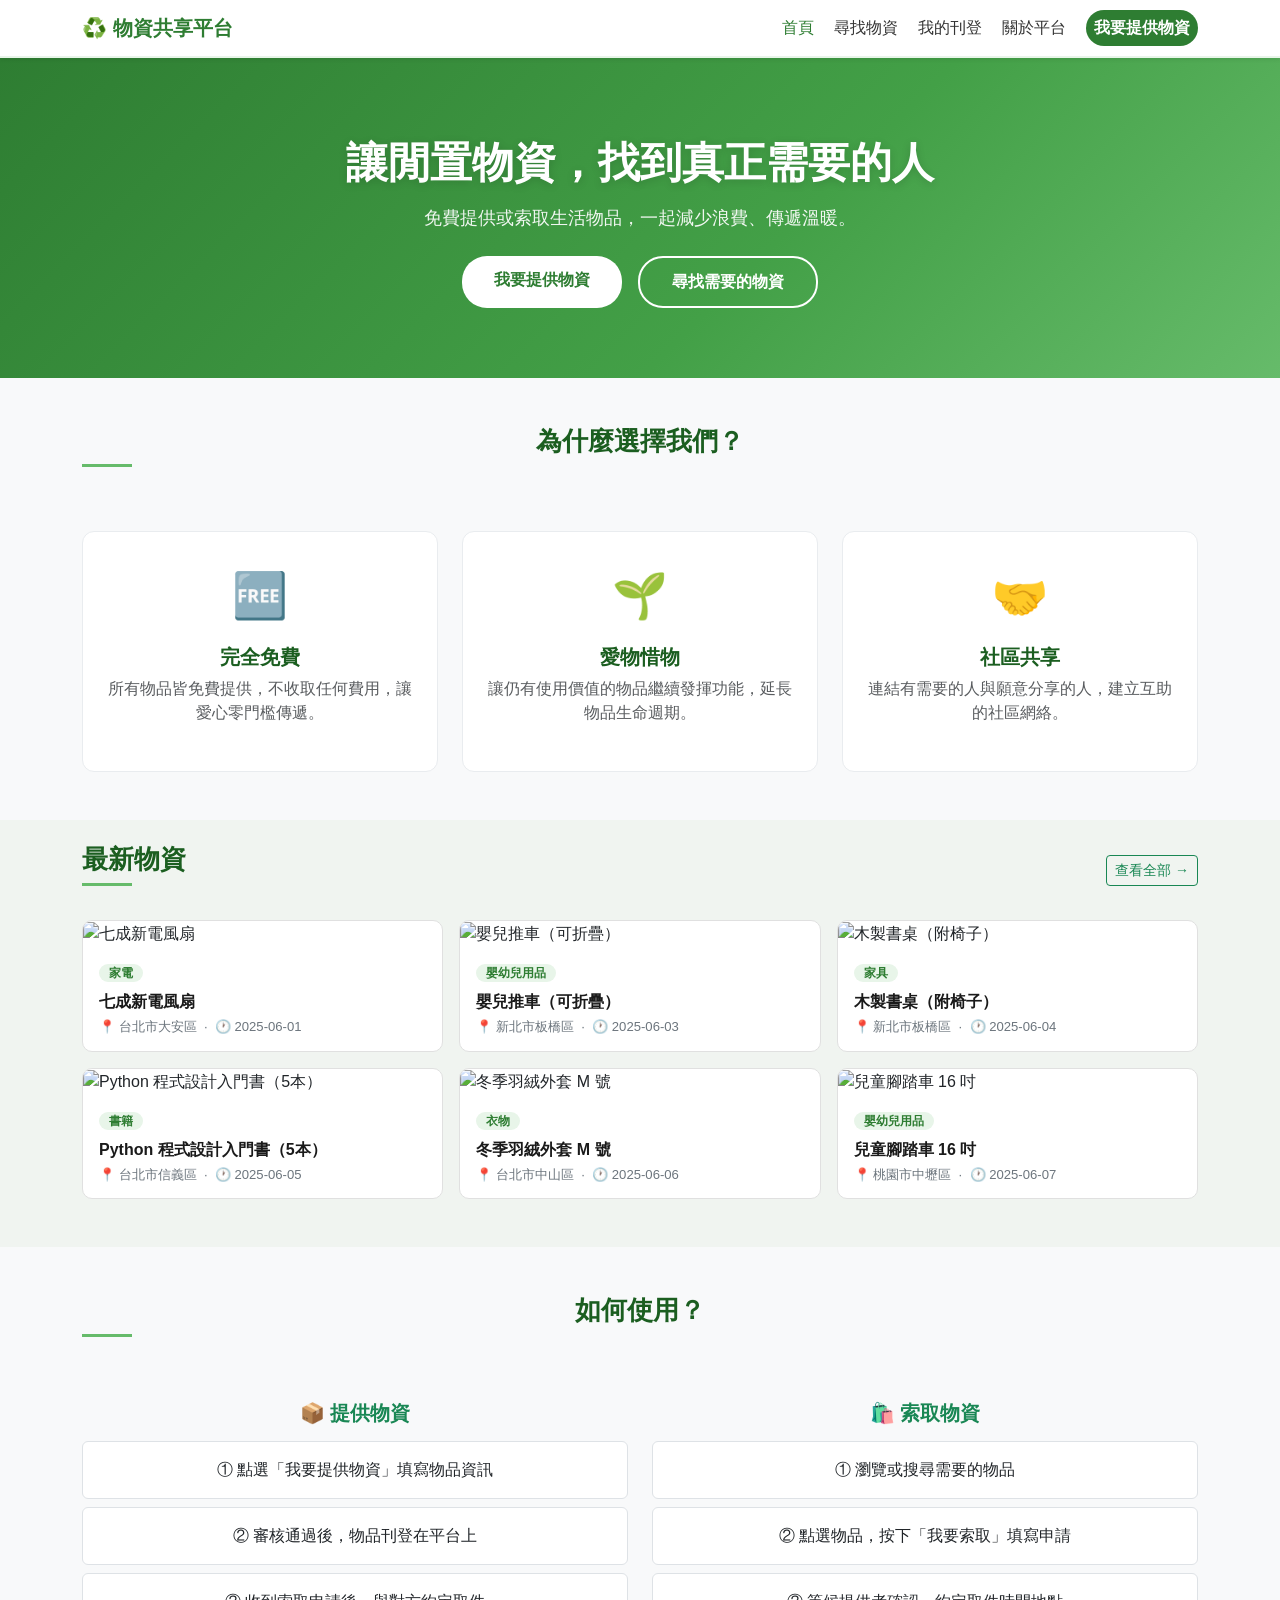
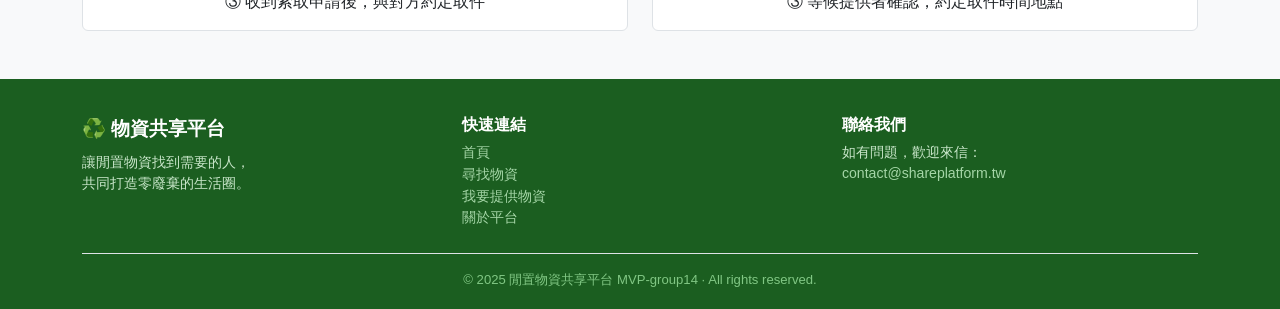
==== index.html @ 9573a16f "建立網站" ====
<!DOCTYPE html>
<html lang="zh-TW">
<head>
  <meta charset="UTF-8" />
  <meta name="viewport" content="width=device-width, initial-scale=1.0" />
  <title>首頁 — 閒置物資共享平台</title>
  <link rel="stylesheet" href="https://cdn.jsdelivr.net/npm/bootstrap@5.3.0/dist/css/bootstrap.min.css" />
  <link rel="stylesheet" href="css/style.css" />
</head>
<body>

  <!-- 導覽列 -->
  <nav class="navbar navbar-expand-lg sticky-top shadow-sm">
    <div class="container">
      <a class="navbar-brand" href="index.html">♻️ 物資共享平台</a>
      <button class="navbar-toggler" type="button" data-bs-toggle="collapse" data-bs-target="#navbarMain">
        <span class="navbar-toggler-icon"></span>
      </button>
      <div class="collapse navbar-collapse" id="navbarMain">
        <ul class="navbar-nav ms-auto align-items-lg-center gap-lg-1">
          <li class="nav-item"><a class="nav-link" href="index.html">首頁</a></li>
          <li class="nav-item"><a class="nav-link" href="browse.html">尋找物資</a></li>
          <li class="nav-item"><a class="nav-link" href="my-listings.html">我的刊登</a></li>
          <li class="nav-item"><a class="nav-link" href="about.html">關於平台</a></li>
          <li class="nav-item ms-lg-2">
            <a class="nav-link btn-navbar-cta" href="donate.html">我要提供物資</a>
          </li>
        </ul>
      </div>
    </div>
  </nav>

  <!-- Hero 區塊 -->
  <section class="hero-section">
    <div class="container text-center">
      <h1>讓閒置物資，找到真正需要的人</h1>
      <p class="mt-3 mb-4">免費提供或索取生活物品，一起減少浪費、傳遞溫暖。</p>
      <div class="d-flex justify-content-center gap-3 flex-wrap">
        <a href="donate.html" class="btn-hero-primary btn">我要提供物資</a>
        <a href="browse.html" class="btn-hero-outline btn">尋找需要的物資</a>
      </div>
    </div>
  </section>

  <!-- 平台特色 -->
  <section class="py-5">
    <div class="container">
      <h2 class="section-title text-center" style="text-align:center !important;">為什麼選擇我們？</h2>
      <div class="row g-4 mt-1">
        <div class="col-md-4">
          <div class="feature-card">
            <span class="feature-icon">🆓</span>
            <h5>完全免費</h5>
            <p class="text-muted">所有物品皆免費提供，不收取任何費用，讓愛心零門檻傳遞。</p>
          </div>
        </div>
        <div class="col-md-4">
          <div class="feature-card">
            <span class="feature-icon">🌱</span>
            <h5>愛物惜物</h5>
            <p class="text-muted">讓仍有使用價值的物品繼續發揮功能，延長物品生命週期。</p>
          </div>
        </div>
        <div class="col-md-4">
          <div class="feature-card">
            <span class="feature-icon">🤝</span>
            <h5>社區共享</h5>
            <p class="text-muted">連結有需要的人與願意分享的人，建立互助的社區網絡。</p>
          </div>
        </div>
      </div>
    </div>
  </section>

  <!-- 最新物資 -->
  <section class="py-4 pb-5" style="background-color:#f0f4f0;">
    <div class="container">
      <div class="d-flex justify-content-between align-items-center mb-4">
        <h2 class="section-title mb-0">最新物資</h2>
        <a href="browse.html" class="btn btn-outline-success btn-sm">查看全部 →</a>
      </div>
      <div class="row g-3" id="latest-items-container">
        <!-- 動態載入 -->
        <div class="col-12 text-center py-4 text-muted">載入中...</div>
      </div>
    </div>
  </section>

  <!-- 使用步驟 -->
  <section class="py-5">
    <div class="container">
      <h2 class="section-title text-center" style="text-align:center !important;">如何使用？</h2>
      <div class="row g-4 mt-2 text-center">
        <div class="col-md-6">
          <h5 class="text-success fw-bold mb-3">📦 提供物資</h5>
          <div class="d-flex flex-column gap-2">
            <div class="p-3 bg-white rounded border">① 點選「我要提供物資」填寫物品資訊</div>
            <div class="p-3 bg-white rounded border">② 審核通過後，物品刊登在平台上</div>
            <div class="p-3 bg-white rounded border">③ 收到索取申請後，與對方約定取件</div>
          </div>
        </div>
        <div class="col-md-6">
          <h5 class="text-success fw-bold mb-3">🛍️ 索取物資</h5>
          <div class="d-flex flex-column gap-2">
            <div class="p-3 bg-white rounded border">① 瀏覽或搜尋需要的物品</div>
            <div class="p-3 bg-white rounded border">② 點選物品，按下「我要索取」填寫申請</div>
            <div class="p-3 bg-white rounded border">③ 等候提供者確認，約定取件時間地點</div>
          </div>
        </div>
      </div>
    </div>
  </section>

  <!-- 頁尾 -->
  <footer>
    <div class="container">
      <div class="row">
        <div class="col-md-4 mb-3">
          <div class="footer-brand">♻️ 物資共享平台</div>
          <p class="mt-2" style="font-size:0.88rem;">讓閒置物資找到需要的人，<br>共同打造零廢棄的生活圈。</p>
        </div>
        <div class="col-md-4 mb-3">
          <h6 class="text-white fw-bold mb-2">快速連結</h6>
          <ul class="list-unstyled mb-0" style="font-size:0.9rem;">
            <li><a href="index.html">首頁</a></li>
            <li><a href="browse.html">尋找物資</a></li>
            <li><a href="donate.html">我要提供物資</a></li>
            <li><a href="about.html">關於平台</a></li>
          </ul>
        </div>
        <div class="col-md-4 mb-3">
          <h6 class="text-white fw-bold mb-2">聯絡我們</h6>
          <p style="font-size:0.88rem;">如有問題，歡迎來信：<br>
            <a href="mailto:contact@shareplatform.tw">contact@shareplatform.tw</a>
          </p>
        </div>
      </div>
      <div class="footer-copy text-center border-top pt-3 mt-2">
        © 2025 閒置物資共享平台 MVP-group14 · All rights reserved.
      </div>
    </div>
  </footer>

  <script src="https://cdn.jsdelivr.net/npm/bootstrap@5.3.0/dist/js/bootstrap.bundle.min.js"></script>
  <script src="js/main.js"></script>
  <script>
    // 首頁：載入最新物資（前 6 筆）
    fetch('data/items.json')
      .then(res => res.json())
      .then(items => {
        const container = document.getElementById('latest-items-container');
        const latest = items.filter(i => i.status === 'available').slice(0, 6);
        if (latest.length === 0) {
          container.innerHTML = '<div class="col-12 text-center text-muted">目前沒有可用物資</div>';
          return;
        }
        container.innerHTML = latest.map(item => `
          <div class="col-sm-6 col-md-4">
            <a href="item-detail.html?id=${item.id}" class="item-card">
              <img src="${item.image}" alt="${item.title}" loading="lazy" />
              <div class="card-body">
                <span class="item-category-badge">${item.category}</span>
                <h3 class="card-title mt-2">${item.title}</h3>
                <div class="item-meta">📍 ${item.location} &nbsp;·&nbsp; 🕐 ${item.date}</div>
              </div>
            </a>
          </div>
        `).join('');
      })
      .catch(() => {
        document.getElementById('latest-items-container').innerHTML =
          '<div class="col-12 text-center text-danger">無法載入物資資料</div>';
      });
  </script>
</body>
</html>
---- css/style.css ----
/* ============================
   閒置物資共享平台 — 自訂樣式
   ============================ */

:root {
  --brand-primary: #2e7d32;
  --brand-primary-dark: #1b5e20;
  --brand-accent: #66bb6a;
  --brand-light: #e8f5e9;
  --text-muted-custom: #6c757d;
}

/* --- 全域 --- */
body {
  font-family: "Noto Sans TC", "Microsoft JhengHei", sans-serif;
  background-color: #f8f9fa;
  color: #212529;
}

/* --- 導覽列 --- */
.navbar-brand {
  font-weight: 700;
  font-size: 1.25rem;
  color: var(--brand-primary) !important;
}

.navbar {
  border-bottom: 2px solid var(--brand-light);
  background-color: #ffffff !important;
}

.navbar .nav-link {
  color: #333 !important;
  font-weight: 500;
  transition: color 0.2s;
}

.navbar .nav-link:hover,
.navbar .nav-link.active {
  color: var(--brand-primary) !important;
}

.navbar .btn-navbar-cta {
  background-color: var(--brand-primary);
  color: #fff !important;
  border-radius: 20px;
  padding: 6px 18px;
  font-weight: 600;
}

.navbar .btn-navbar-cta:hover {
  background-color: var(--brand-primary-dark);
}

/* --- Hero 區塊 --- */
.hero-section {
  background: linear-gradient(135deg, var(--brand-primary) 0%, #43a047 60%, var(--brand-accent) 100%);
  color: #fff;
  padding: 80px 0 70px;
}

.hero-section h1 {
  font-size: 2.6rem;
  font-weight: 800;
  text-shadow: 0 2px 8px rgba(0,0,0,0.15);
}

.hero-section p {
  font-size: 1.15rem;
  opacity: 0.92;
}

.hero-section .btn-hero-primary {
  background-color: #fff;
  color: var(--brand-primary);
  font-weight: 700;
  border-radius: 25px;
  padding: 12px 32px;
  font-size: 1rem;
  border: none;
  transition: background-color 0.2s, color 0.2s;
}

.hero-section .btn-hero-primary:hover {
  background-color: var(--brand-light);
}

.hero-section .btn-hero-outline {
  background-color: transparent;
  color: #fff;
  border: 2px solid #fff;
  font-weight: 700;
  border-radius: 25px;
  padding: 12px 32px;
  font-size: 1rem;
  transition: background-color 0.2s;
}

.hero-section .btn-hero-outline:hover {
  background-color: rgba(255,255,255,0.15);
}

/* --- 區塊標題 --- */
.section-title {
  font-size: 1.6rem;
  font-weight: 700;
  color: var(--brand-primary-dark);
  position: relative;
  padding-bottom: 10px;
  margin-bottom: 30px;
}

.section-title::after {
  content: "";
  display: block;
  width: 50px;
  height: 3px;
  background-color: var(--brand-accent);
  margin-top: 8px;
}

/* --- 物品卡片 --- */
.item-card {
  border: 1px solid #e0e0e0;
  border-radius: 10px;
  overflow: hidden;
  transition: box-shadow 0.2s, transform 0.2s;
  background-color: #fff;
  text-decoration: none;
  color: inherit;
  display: block;
  height: 100%;
}

.item-card:hover {
  box-shadow: 0 6px 20px rgba(0,0,0,0.12);
  transform: translateY(-3px);
  color: inherit;
}

.item-card img {
  width: 100%;
  height: 200px;
  object-fit: cover;
}

.item-card .card-body {
  padding: 14px 16px;
}

.item-card .card-title {
  font-size: 1rem;
  font-weight: 700;
  margin-bottom: 6px;
  color: #1a1a1a;
}

.item-card .item-meta {
  font-size: 0.82rem;
  color: var(--text-muted-custom);
}

.item-card .item-category-badge {
  font-size: 0.75rem;
  background-color: var(--brand-light);
  color: var(--brand-primary);
  border-radius: 10px;
  padding: 2px 10px;
  font-weight: 600;
}

/* --- 特色卡片 --- */
.feature-card {
  background-color: #fff;
  border-radius: 12px;
  padding: 30px 24px;
  text-align: center;
  border: 1px solid #e9ecef;
  transition: box-shadow 0.2s;
  height: 100%;
}

.feature-card:hover {
  box-shadow: 0 4px 16px rgba(0,0,0,0.08);
}

.feature-card .feature-icon {
  font-size: 2.8rem;
  margin-bottom: 16px;
  display: block;
}

.feature-card h5 {
  font-weight: 700;
  color: var(--brand-primary-dark);
}

/* --- 頁尾 --- */
footer {
  background-color: #1b5e20;
  color: #c8e6c9;
  padding: 36px 0 20px;
}

footer a {
  color: #a5d6a7;
  text-decoration: none;
}

footer a:hover {
  color: #fff;
}

footer .footer-brand {
  font-size: 1.2rem;
  font-weight: 700;
  color: #fff;
}

footer .footer-copy {
  font-size: 0.82rem;
  color: #81c784;
  margin-top: 16px;
}

/* --- 表單頁面 --- */
.form-page-header {
  background-color: var(--brand-light);
  border-left: 4px solid var(--brand-primary);
  padding: 16px 20px;
  border-radius: 0 8px 8px 0;
  margin-bottom: 28px;
}

.form-page-header h2 {
  margin: 0;
  font-size: 1.4rem;
  font-weight: 700;
  color: var(--brand-primary-dark);
}

.form-page-header p {
  margin: 4px 0 0;
  color: #555;
  font-size: 0.9rem;
}

/* --- 狀態 Badge --- */
.badge-available {
  background-color: #d4edda;
  color: #155724;
  border-radius: 10px;
  padding: 4px 12px;
  font-size: 0.82rem;
  font-weight: 600;
}

.badge-claimed {
  background-color: #e2e3e5;
  color: #6c757d;
  border-radius: 10px;
  padding: 4px 12px;
  font-size: 0.82rem;
  font-weight: 600;
}

/* --- 物品詳情頁 --- */
.item-detail-img {
  width: 100%;
  border-radius: 10px;
  border: 1px solid #e0e0e0;
}

.item-detail-meta-table td {
  padding: 8px 12px;
  border-bottom: 1px solid #f0f0f0;
}

.item-detail-meta-table td:first-child {
  font-weight: 600;
  color: var(--text-muted-custom);
  white-space: nowrap;
  width: 110px;
}

/* --- 搜尋區塊 --- */
.search-bar-section {
  background-color: #fff;
  padding: 24px;
  border-radius: 10px;
  border: 1px solid #e9ecef;
  margin-bottom: 28px;
}

/* --- 空狀態 --- */
.empty-state {
  text-align: center;
  padding: 60px 20px;
  color: var(--text-muted-custom);
}

.empty-state .empty-icon {
  font-size: 3rem;
  margin-bottom: 16px;
}

/* --- 頁面內容容器 --- */
.page-content {
  min-height: calc(100vh - 56px - 160px);
  padding: 40px 0;
}

/* --- 響應式調整 --- */
@media (max-width: 767px) {
  .hero-section h1 {
    font-size: 1.8rem;
  }

  .hero-section {
    padding: 50px 0 40px;
  }
}
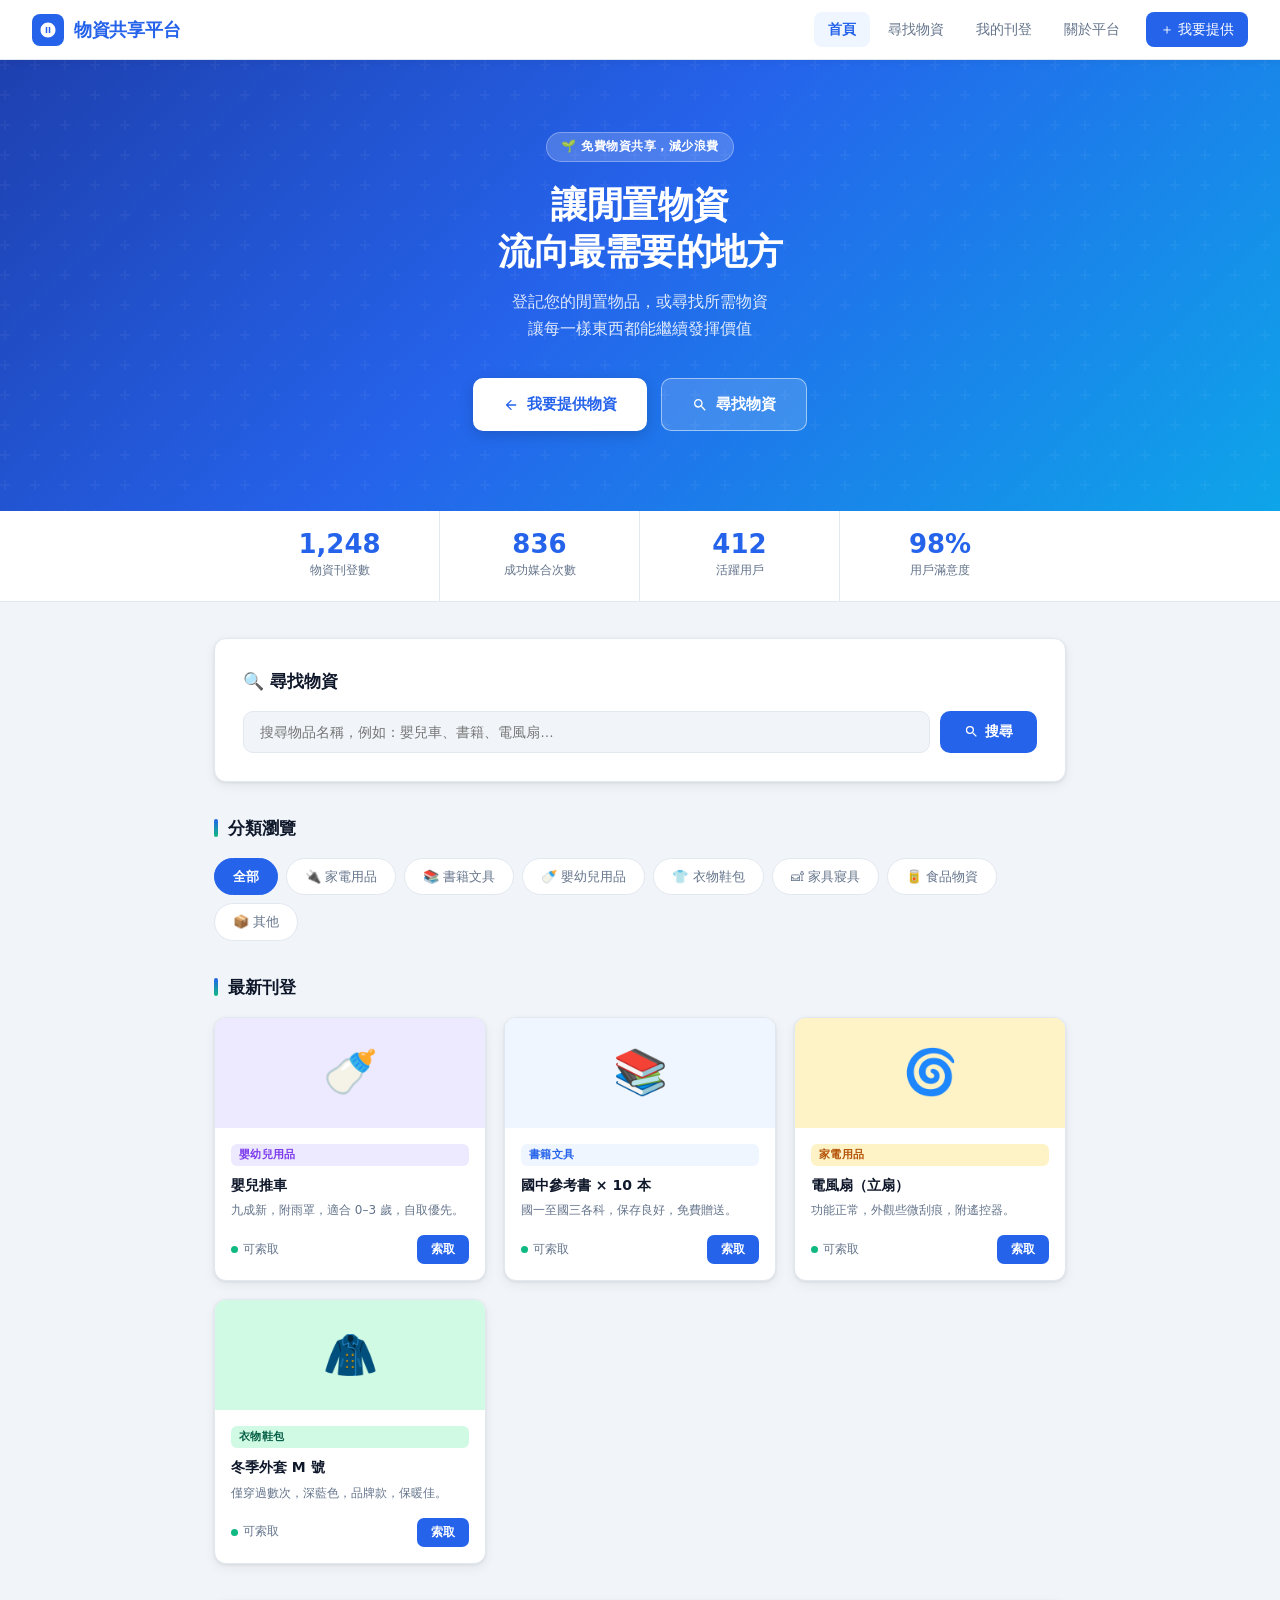
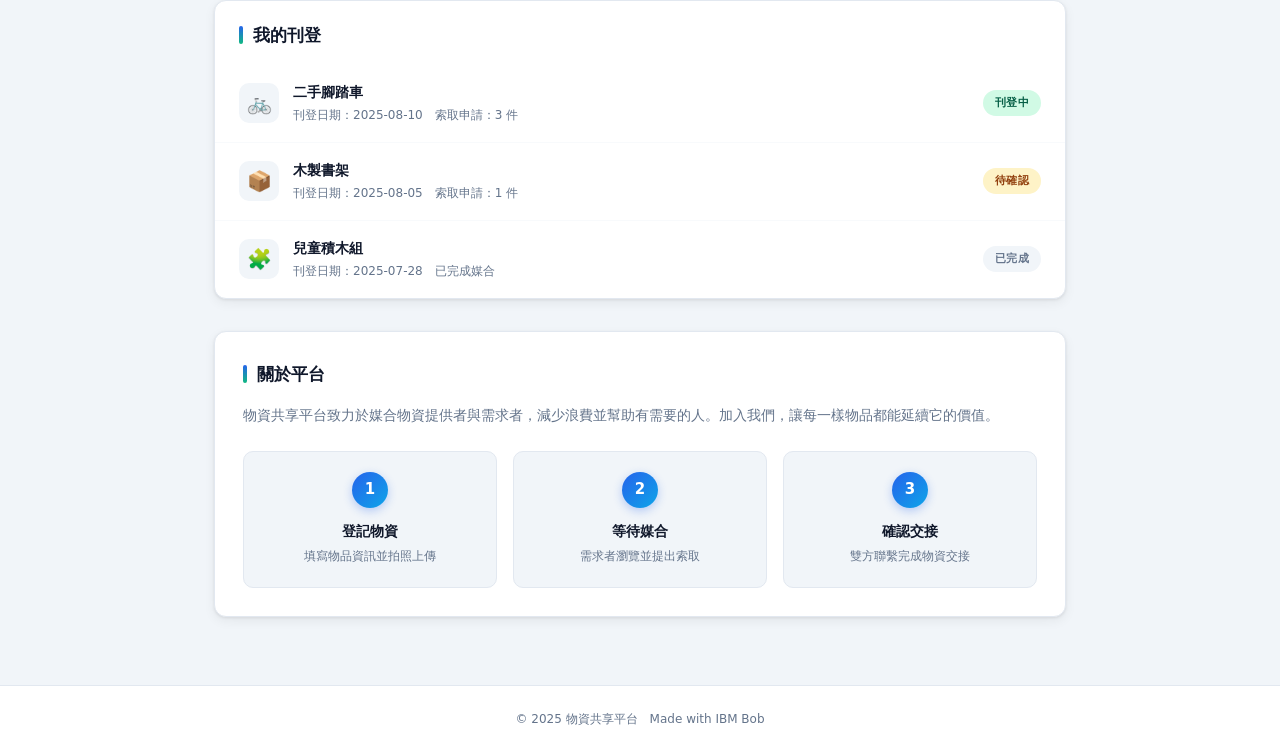
==== commit 56164c9c: "feat: redesign homepage with enhanced visual design" ====
--- a/index.html
+++ b/index.html
@@ -1,176 +1,628 @@
 <!DOCTYPE html>
 <html lang="zh-TW">
 <head>
-  <meta charset="UTF-8" />
-  <meta name="viewport" content="width=device-width, initial-scale=1.0" />
-  <title>首頁 — 閒置物資共享平台</title>
-  <link rel="stylesheet" href="https://cdn.jsdelivr.net/npm/bootstrap@5.3.0/dist/css/bootstrap.min.css" />
-  <link rel="stylesheet" href="css/style.css" />
+<meta charset="UTF-8">
+<meta name="viewport" content="width=device-width, initial-scale=1.0">
+<title>物資共享平台</title>
+<style>
+  :root {
+    --primary: #2563eb;
+    --primary-light: #eff6ff;
+    --primary-dark: #1d4ed8;
+    --accent: #10b981;
+    --accent-light: #d1fae5;
+    --purple: #7c3aed;
+    --purple-light: #ede9fe;
+    --orange: #f59e0b;
+    --orange-light: #fef3c7;
+    --bg: #f1f5f9;
+    --surface: #ffffff;
+    --border: #e2e8f0;
+    --text: #0f172a;
+    --muted: #64748b;
+    --radius: 12px;
+    --shadow: 0 1px 3px rgba(0,0,0,.08), 0 4px 12px rgba(0,0,0,.06);
+    --shadow-hover: 0 4px 16px rgba(37,99,235,.18);
+  }
+  * { box-sizing: border-box; margin: 0; padding: 0; }
+  body {
+    font-family: -apple-system, "Segoe UI", "Noto Sans TC", system-ui, sans-serif;
+    font-size: 15px;
+    line-height: 1.65;
+    background: var(--bg);
+    color: var(--text);
+  }
+
+  /* ── Header ── */
+  header {
+    background: var(--surface);
+    border-bottom: 1px solid var(--border);
+    padding: 0 32px;
+    display: flex;
+    align-items: center;
+    justify-content: space-between;
+    height: 60px;
+    position: sticky;
+    top: 0;
+    z-index: 200;
+    box-shadow: 0 1px 8px rgba(0,0,0,.06);
+  }
+  .logo {
+    display: flex;
+    align-items: center;
+    gap: 10px;
+    font-size: 18px;
+    font-weight: 800;
+    color: var(--primary);
+    letter-spacing: -0.3px;
+  }
+  .logo-icon {
+    width: 32px; height: 32px;
+    background: var(--primary);
+    border-radius: 8px;
+    display: flex; align-items: center; justify-content: center;
+  }
+  .logo-icon svg { width: 18px; height: 18px; fill: #fff; }
+  nav { display: flex; align-items: center; gap: 4px; }
+  nav a {
+    text-decoration: none;
+    color: var(--muted);
+    padding: 6px 14px;
+    border-radius: 8px;
+    font-size: 14px;
+    font-weight: 500;
+    transition: background .15s, color .15s;
+  }
+  nav a:hover { background: var(--primary-light); color: var(--primary); }
+  nav a.active { background: var(--primary-light); color: var(--primary); font-weight: 700; }
+  .nav-donate {
+    background: var(--primary) !important;
+    color: #fff !important;
+    margin-left: 8px;
+  }
+  .nav-donate:hover { background: var(--primary-dark) !important; }
+
+  /* ── Hero ── */
+  .hero {
+    background: linear-gradient(135deg, #1e40af 0%, #2563eb 45%, #0ea5e9 100%);
+    padding: 72px 24px 80px;
+    text-align: center;
+    position: relative;
+    overflow: hidden;
+  }
+  .hero::before {
+    content: '';
+    position: absolute;
+    inset: 0;
+    background: url("data:image/svg+xml,%3Csvg width='60' height='60' viewBox='0 0 60 60' xmlns='http://www.w3.org/2000/svg'%3E%3Cg fill='none' fill-rule='evenodd'%3E%3Cg fill='%23ffffff' fill-opacity='0.04'%3E%3Cpath d='M36 34v-4h-2v4h-4v2h4v4h2v-4h4v-2h-4zm0-30V0h-2v4h-4v2h4v4h2V6h4V4h-4zM6 34v-4H4v4H0v2h4v4h2v-4h4v-2H6zM6 4V0H4v4H0v2h4v4h2V6h4V4H6z'/%3E%3C/g%3E%3C/g%3E%3C/svg%3E");
+  }
+  .hero-badge {
+    display: inline-flex;
+    align-items: center;
+    gap: 6px;
+    background: rgba(255,255,255,.18);
+    border: 1px solid rgba(255,255,255,.3);
+    color: #fff;
+    font-size: 12px;
+    font-weight: 600;
+    padding: 4px 14px;
+    border-radius: 20px;
+    margin-bottom: 20px;
+    letter-spacing: 0.5px;
+  }
+  .hero h1 {
+    font-size: 36px;
+    font-weight: 800;
+    color: #fff;
+    margin-bottom: 14px;
+    letter-spacing: -0.5px;
+    line-height: 1.3;
+  }
+  .hero p { color: rgba(255,255,255,.85); font-size: 16px; margin-bottom: 36px; }
+  .hero-actions { display: flex; gap: 14px; justify-content: center; flex-wrap: wrap; }
+  .btn-primary {
+    background: #fff;
+    color: var(--primary);
+    border: none;
+    padding: 13px 30px;
+    border-radius: 10px;
+    font-size: 15px;
+    font-weight: 700;
+    cursor: pointer;
+    text-decoration: none;
+    display: inline-flex;
+    align-items: center;
+    gap: 8px;
+    box-shadow: 0 4px 14px rgba(0,0,0,.15);
+    transition: transform .15s, box-shadow .15s;
+  }
+  .btn-primary:hover { transform: translateY(-2px); box-shadow: 0 6px 20px rgba(0,0,0,.2); }
+  .btn-secondary {
+    background: rgba(255,255,255,.15);
+    color: #fff;
+    border: 1.5px solid rgba(255,255,255,.5);
+    padding: 13px 30px;
+    border-radius: 10px;
+    font-size: 15px;
+    font-weight: 700;
+    cursor: pointer;
+    text-decoration: none;
+    display: inline-flex;
+    align-items: center;
+    gap: 8px;
+    transition: background .15s;
+  }
+  .btn-secondary:hover { background: rgba(255,255,255,.25); }
+
+  /* ── Stats Bar ── */
+  .stats-bar {
+    background: var(--surface);
+    border-bottom: 1px solid var(--border);
+    padding: 0 24px;
+  }
+  .stats-inner {
+    max-width: 900px;
+    margin: 0 auto;
+    display: flex;
+    justify-content: center;
+    gap: 0;
+  }
+  .stat-item {
+    flex: 1;
+    max-width: 200px;
+    text-align: center;
+    padding: 20px 16px;
+    border-right: 1px solid var(--border);
+  }
+  .stat-item:last-child { border-right: none; }
+  .stat-number { font-size: 26px; font-weight: 800; color: var(--primary); line-height: 1; }
+  .stat-label { font-size: 12px; color: var(--muted); margin-top: 4px; }
+
+  /* ── Main ── */
+  .container { max-width: 900px; margin: 0 auto; padding: 36px 24px; }
+
+  /* ── Search ── */
+  .search-section {
+    background: var(--surface);
+    border: 1px solid var(--border);
+    border-radius: var(--radius);
+    padding: 28px;
+    margin-bottom: 32px;
+    box-shadow: var(--shadow);
+  }
+  .search-section h2 { font-size: 17px; font-weight: 700; margin-bottom: 16px; }
+  .search-bar { display: flex; gap: 10px; }
+  .search-bar input {
+    flex: 1;
+    border: 1.5px solid var(--border);
+    border-radius: 10px;
+    padding: 12px 16px;
+    font-size: 14px;
+    background: var(--bg);
+    outline: none;
+    color: var(--text);
+    transition: border-color .15s;
+  }
+  .search-bar input:focus { border-color: var(--primary); background: #fff; }
+  .search-bar button {
+    background: var(--primary);
+    color: #fff;
+    border: none;
+    padding: 12px 24px;
+    border-radius: 10px;
+    font-size: 14px;
+    font-weight: 700;
+    cursor: pointer;
+    display: flex;
+    align-items: center;
+    gap: 6px;
+    transition: background .15s;
+  }
+  .search-bar button:hover { background: var(--primary-dark); }
+
+  /* ── Section Title ── */
+  .section-title {
+    font-size: 17px;
+    font-weight: 800;
+    margin-bottom: 16px;
+    color: var(--text);
+    display: flex;
+    align-items: center;
+    gap: 10px;
+  }
+  .section-title::before {
+    content: '';
+    display: inline-block;
+    width: 4px; height: 18px;
+    background: linear-gradient(180deg, var(--primary), var(--accent));
+    border-radius: 3px;
+  }
+
+  /* ── Categories ── */
+  .categories { display: flex; flex-wrap: wrap; gap: 8px; margin-bottom: 32px; }
+  .category-tag {
+    background: var(--surface);
+    border: 1.5px solid var(--border);
+    border-radius: 24px;
+    padding: 7px 18px;
+    font-size: 13px;
+    font-weight: 500;
+    color: var(--muted);
+    cursor: pointer;
+    text-decoration: none;
+    transition: all .15s;
+  }
+  .category-tag:hover { border-color: var(--primary); color: var(--primary); background: var(--primary-light); }
+  .category-tag.active { background: var(--primary); border-color: var(--primary); color: #fff; font-weight: 700; }
+
+  /* ── Item Cards ── */
+  .items-grid {
+    display: grid;
+    grid-template-columns: repeat(auto-fill, minmax(200px, 1fr));
+    gap: 18px;
+    margin-bottom: 36px;
+  }
+  .item-card {
+    background: var(--surface);
+    border: 1.5px solid var(--border);
+    border-radius: var(--radius);
+    overflow: hidden;
+    cursor: pointer;
+    box-shadow: var(--shadow);
+    transition: transform .18s, box-shadow .18s, border-color .18s;
+    display: flex;
+    flex-direction: column;
+  }
+  .item-card:hover {
+    transform: translateY(-4px);
+    box-shadow: var(--shadow-hover);
+    border-color: var(--primary);
+  }
+  .item-thumb {
+    height: 110px;
+    display: flex;
+    align-items: center;
+    justify-content: center;
+    font-size: 44px;
+  }
+  .item-thumb.purple { background: var(--purple-light); }
+  .item-thumb.blue   { background: var(--primary-light); }
+  .item-thumb.orange { background: var(--orange-light); }
+  .item-thumb.green  { background: var(--accent-light); }
+  .item-body { padding: 16px; flex: 1; display: flex; flex-direction: column; }
+  .item-category {
+    font-size: 11px;
+    font-weight: 700;
+    color: var(--purple);
+    background: var(--purple-light);
+    border-radius: 6px;
+    padding: 2px 8px;
+    display: inline-block;
+    margin-bottom: 10px;
+    letter-spacing: 0.3px;
+  }
+  .item-category.blue  { color: var(--primary); background: var(--primary-light); }
+  .item-category.orange{ color: #b45309; background: var(--orange-light); }
+  .item-category.green { color: #065f46; background: var(--accent-light); }
+  .item-card h3 { font-size: 14px; font-weight: 700; margin-bottom: 6px; line-height: 1.4; }
+  .item-card p  { font-size: 12px; color: var(--muted); margin-bottom: 14px; flex: 1; }
+  .item-footer  { display: flex; align-items: center; justify-content: space-between; font-size: 12px; color: var(--muted); }
+  .item-status  { display: inline-flex; align-items: center; gap: 5px; }
+  .dot { width: 7px; height: 7px; border-radius: 50%; background: var(--accent); }
+  .request-btn {
+    background: var(--primary);
+    color: #fff;
+    border: none;
+    padding: 6px 14px;
+    border-radius: 7px;
+    font-size: 12px;
+    font-weight: 700;
+    cursor: pointer;
+    transition: background .15s;
+  }
+  .request-btn:hover { background: var(--primary-dark); }
+
+  /* ── My Listings ── */
+  .my-listings {
+    background: var(--surface);
+    border: 1.5px solid var(--border);
+    border-radius: var(--radius);
+    overflow: hidden;
+    margin-bottom: 32px;
+    box-shadow: var(--shadow);
+  }
+  .my-listings-header {
+    padding: 20px 24px 0;
+  }
+  .listing-row {
+    display: flex;
+    align-items: center;
+    justify-content: space-between;
+    padding: 16px 24px;
+    border-bottom: 1px solid #f8fafc;
+    font-size: 14px;
+    transition: background .12s;
+  }
+  .listing-row:hover { background: #fafbfc; }
+  .listing-row:last-child { border-bottom: none; }
+  .listing-left { display: flex; align-items: center; gap: 14px; }
+  .listing-icon {
+    width: 40px; height: 40px;
+    border-radius: 10px;
+    display: flex; align-items: center; justify-content: center;
+    font-size: 20px;
+    background: var(--bg);
+    flex-shrink: 0;
+  }
+  .listing-name { font-weight: 700; font-size: 14px; }
+  .listing-meta { color: var(--muted); font-size: 12px; margin-top: 2px; }
+  .badge {
+    font-size: 11px;
+    padding: 4px 12px;
+    border-radius: 20px;
+    font-weight: 700;
+    letter-spacing: 0.3px;
+  }
+  .badge-green  { background: var(--accent-light); color: #065f46; }
+  .badge-yellow { background: var(--orange-light);  color: #92400e; }
+  .badge-gray   { background: #f1f5f9; color: var(--muted); }
+
+  /* ── About ── */
+  .about-section {
+    background: var(--surface);
+    border: 1.5px solid var(--border);
+    border-radius: var(--radius);
+    padding: 28px;
+    margin-bottom: 32px;
+    box-shadow: var(--shadow);
+  }
+  .about-desc { color: var(--muted); font-size: 14px; margin: 10px 0 24px; }
+  .about-steps { display: flex; gap: 16px; flex-wrap: wrap; }
+  .about-step {
+    flex: 1;
+    min-width: 150px;
+    background: var(--bg);
+    border-radius: 10px;
+    padding: 20px 16px;
+    text-align: center;
+    border: 1px solid var(--border);
+    transition: border-color .15s;
+  }
+  .about-step:hover { border-color: var(--primary); }
+  .step-number {
+    width: 36px; height: 36px;
+    border-radius: 50%;
+    background: linear-gradient(135deg, var(--primary), #0ea5e9);
+    color: #fff;
+    font-size: 15px;
+    font-weight: 800;
+    display: flex;
+    align-items: center;
+    justify-content: center;
+    margin: 0 auto 12px;
+    box-shadow: 0 3px 10px rgba(37,99,235,.3);
+  }
+  .about-step h4 { font-size: 14px; font-weight: 700; margin-bottom: 4px; }
+  .about-step p  { font-size: 12px; color: var(--muted); }
+
+  /* ── Footer ── */
+  footer {
+    text-align: center;
+    font-size: 12px;
+    color: var(--muted);
+    border-top: 1px solid var(--border);
+    padding: 24px;
+    background: var(--surface);
+  }
+</style>
 </head>
 <body>
 
-  <!-- 導覽列 -->
-  <nav class="navbar navbar-expand-lg sticky-top shadow-sm">
-    <div class="container">
-      <a class="navbar-brand" href="index.html">♻️ 物資共享平台</a>
-      <button class="navbar-toggler" type="button" data-bs-toggle="collapse" data-bs-target="#navbarMain">
-        <span class="navbar-toggler-icon"></span>
+<!-- Header -->
+<header>
+  <div class="logo">
+    <div class="logo-icon">
+      <svg viewBox="0 0 24 24"><path d="M12 2C6.48 2 2 6.48 2 12s4.48 10 10 10 10-4.48 10-10S17.52 2 12 2zm-1 14H9V8h2v8zm4 0h-2V8h2v8z"/></svg>
+    </div>
+    物資共享平台
+  </div>
+  <nav>
+    <a href="#" class="active">首頁</a>
+    <a href="#search">尋找物資</a>
+    <a href="#my-listings">我的刊登</a>
+    <a href="#about">關於平台</a>
+    <a href="#" class="nav-donate">＋ 我要提供</a>
+  </nav>
+</header>
+
+<!-- Hero -->
+<div class="hero">
+  <div class="hero-badge">🌱 免費物資共享，減少浪費</div>
+  <h1>讓閒置物資<br>流向最需要的地方</h1>
+  <p>登記您的閒置物品，或尋找所需物資<br>讓每一樣東西都能繼續發揮價值</p>
+  <div class="hero-actions">
+    <a href="#" class="btn-primary">
+      <svg width="16" height="16" viewBox="0 0 24 24" fill="currentColor"><path d="M19 11H7.83l4.88-4.88c.39-.39.39-1.03 0-1.42-.39-.39-1.02-.39-1.41 0l-6.59 6.59c-.39.39-.39 1.02 0 1.41l6.59 6.59c.39.39 1.02.39 1.41 0 .39-.39.39-1.02 0-1.41L7.83 13H19c.55 0 1-.45 1-1s-.45-1-1-1z"/></svg>
+      我要提供物資
+    </a>
+    <a href="#search" class="btn-secondary">
+      <svg width="16" height="16" viewBox="0 0 24 24" fill="currentColor"><path d="M15.5 14h-.79l-.28-.27A6.471 6.471 0 0 0 16 9.5 6.5 6.5 0 1 0 9.5 16c1.61 0 3.09-.59 4.23-1.57l.27.28v.79l5 4.99L20.49 19l-4.99-5zm-6 0C7.01 14 5 11.99 5 9.5S7.01 5 9.5 5 14 7.01 14 9.5 11.99 14 9.5 14z"/></svg>
+      尋找物資
+    </a>
+  </div>
+</div>
+
+<!-- Stats Bar -->
+<div class="stats-bar">
+  <div class="stats-inner">
+    <div class="stat-item">
+      <div class="stat-number">1,248</div>
+      <div class="stat-label">物資刊登數</div>
+    </div>
+    <div class="stat-item">
+      <div class="stat-number">836</div>
+      <div class="stat-label">成功媒合次數</div>
+    </div>
+    <div class="stat-item">
+      <div class="stat-number">412</div>
+      <div class="stat-label">活躍用戶</div>
+    </div>
+    <div class="stat-item">
+      <div class="stat-number">98%</div>
+      <div class="stat-label">用戶滿意度</div>
+    </div>
+  </div>
+</div>
+
+<!-- Main -->
+<div class="container">
+
+  <!-- 搜尋 -->
+  <div class="search-section" id="search">
+    <h2>🔍 尋找物資</h2>
+    <div class="search-bar">
+      <input type="text" placeholder="搜尋物品名稱，例如：嬰兒車、書籍、電風扇…" />
+      <button>
+        <svg width="15" height="15" viewBox="0 0 24 24" fill="currentColor"><path d="M15.5 14h-.79l-.28-.27A6.471 6.471 0 0 0 16 9.5 6.5 6.5 0 1 0 9.5 16c1.61 0 3.09-.59 4.23-1.57l.27.28v.79l5 4.99L20.49 19l-4.99-5zm-6 0C7.01 14 5 11.99 5 9.5S7.01 5 9.5 5 14 7.01 14 9.5 11.99 14 9.5 14z"/></svg>
+        搜尋
       </button>
-      <div class="collapse navbar-collapse" id="navbarMain">
-        <ul class="navbar-nav ms-auto align-items-lg-center gap-lg-1">
-          <li class="nav-item"><a class="nav-link" href="index.html">首頁</a></li>
-          <li class="nav-item"><a class="nav-link" href="browse.html">尋找物資</a></li>
-          <li class="nav-item"><a class="nav-link" href="my-listings.html">我的刊登</a></li>
-          <li class="nav-item"><a class="nav-link" href="about.html">關於平台</a></li>
-          <li class="nav-item ms-lg-2">
-            <a class="nav-link btn-navbar-cta" href="donate.html">我要提供物資</a>
-          </li>
-        </ul>
-      </div>
-    </div>
-  </nav>
-
-  <!-- Hero 區塊 -->
-  <section class="hero-section">
-    <div class="container text-center">
-      <h1>讓閒置物資，找到真正需要的人</h1>
-      <p class="mt-3 mb-4">免費提供或索取生活物品，一起減少浪費、傳遞溫暖。</p>
-      <div class="d-flex justify-content-center gap-3 flex-wrap">
-        <a href="donate.html" class="btn-hero-primary btn">我要提供物資</a>
-        <a href="browse.html" class="btn-hero-outline btn">尋找需要的物資</a>
-      </div>
-    </div>
-  </section>
-
-  <!-- 平台特色 -->
-  <section class="py-5">
-    <div class="container">
-      <h2 class="section-title text-center" style="text-align:center !important;">為什麼選擇我們？</h2>
-      <div class="row g-4 mt-1">
-        <div class="col-md-4">
-          <div class="feature-card">
-            <span class="feature-icon">🆓</span>
-            <h5>完全免費</h5>
-            <p class="text-muted">所有物品皆免費提供，不收取任何費用，讓愛心零門檻傳遞。</p>
-          </div>
+    </div>
+  </div>
+
+  <!-- 分類 -->
+  <div class="section-title">分類瀏覽</div>
+  <div class="categories">
+    <a href="#" class="category-tag active">全部</a>
+    <a href="#" class="category-tag">🔌 家電用品</a>
+    <a href="#" class="category-tag">📚 書籍文具</a>
+    <a href="#" class="category-tag">🍼 嬰幼兒用品</a>
+    <a href="#" class="category-tag">👕 衣物鞋包</a>
+    <a href="#" class="category-tag">🛋 家具寢具</a>
+    <a href="#" class="category-tag">🥫 食品物資</a>
+    <a href="#" class="category-tag">📦 其他</a>
+  </div>
+
+  <!-- 最新刊登 -->
+  <div class="section-title">最新刊登</div>
+  <div class="items-grid">
+
+    <div class="item-card">
+      <div class="item-thumb purple">🍼</div>
+      <div class="item-body">
+        <span class="item-category">嬰幼兒用品</span>
+        <h3>嬰兒推車</h3>
+        <p>九成新，附雨罩，適合 0–3 歲，自取優先。</p>
+        <div class="item-footer">
+          <span class="item-status"><span class="dot"></span>可索取</span>
+          <button class="request-btn">索取</button>
         </div>
-        <div class="col-md-4">
-          <div class="feature-card">
-            <span class="feature-icon">🌱</span>
-            <h5>愛物惜物</h5>
-            <p class="text-muted">讓仍有使用價值的物品繼續發揮功能，延長物品生命週期。</p>
-          </div>
+      </div>
+    </div>
+
+    <div class="item-card">
+      <div class="item-thumb blue">📚</div>
+      <div class="item-body">
+        <span class="item-category blue">書籍文具</span>
+        <h3>國中參考書 × 10 本</h3>
+        <p>國一至國三各科，保存良好，免費贈送。</p>
+        <div class="item-footer">
+          <span class="item-status"><span class="dot"></span>可索取</span>
+          <button class="request-btn">索取</button>
         </div>
-        <div class="col-md-4">
-          <div class="feature-card">
-            <span class="feature-icon">🤝</span>
-            <h5>社區共享</h5>
-            <p class="text-muted">連結有需要的人與願意分享的人，建立互助的社區網絡。</p>
-          </div>
+      </div>
+    </div>
+
+    <div class="item-card">
+      <div class="item-thumb orange">🌀</div>
+      <div class="item-body">
+        <span class="item-category orange">家電用品</span>
+        <h3>電風扇（立扇）</h3>
+        <p>功能正常，外觀些微刮痕，附遙控器。</p>
+        <div class="item-footer">
+          <span class="item-status"><span class="dot"></span>可索取</span>
+          <button class="request-btn">索取</button>
         </div>
       </div>
     </div>
-  </section>
-
-  <!-- 最新物資 -->
-  <section class="py-4 pb-5" style="background-color:#f0f4f0;">
-    <div class="container">
-      <div class="d-flex justify-content-between align-items-center mb-4">
-        <h2 class="section-title mb-0">最新物資</h2>
-        <a href="browse.html" class="btn btn-outline-success btn-sm">查看全部 →</a>
-      </div>
-      <div class="row g-3" id="latest-items-container">
-        <!-- 動態載入 -->
-        <div class="col-12 text-center py-4 text-muted">載入中...</div>
-      </div>
-    </div>
-  </section>
-
-  <!-- 使用步驟 -->
-  <section class="py-5">
-    <div class="container">
-      <h2 class="section-title text-center" style="text-align:center !important;">如何使用？</h2>
-      <div class="row g-4 mt-2 text-center">
-        <div class="col-md-6">
-          <h5 class="text-success fw-bold mb-3">📦 提供物資</h5>
-          <div class="d-flex flex-column gap-2">
-            <div class="p-3 bg-white rounded border">① 點選「我要提供物資」填寫物品資訊</div>
-            <div class="p-3 bg-white rounded border">② 審核通過後，物品刊登在平台上</div>
-            <div class="p-3 bg-white rounded border">③ 收到索取申請後，與對方約定取件</div>
-          </div>
+
+    <div class="item-card">
+      <div class="item-thumb green">🧥</div>
+      <div class="item-body">
+        <span class="item-category green">衣物鞋包</span>
+        <h3>冬季外套 M 號</h3>
+        <p>僅穿過數次，深藍色，品牌款，保暖佳。</p>
+        <div class="item-footer">
+          <span class="item-status"><span class="dot"></span>可索取</span>
+          <button class="request-btn">索取</button>
         </div>
-        <div class="col-md-6">
-          <h5 class="text-success fw-bold mb-3">🛍️ 索取物資</h5>
-          <div class="d-flex flex-column gap-2">
-            <div class="p-3 bg-white rounded border">① 瀏覽或搜尋需要的物品</div>
-            <div class="p-3 bg-white rounded border">② 點選物品，按下「我要索取」填寫申請</div>
-            <div class="p-3 bg-white rounded border">③ 等候提供者確認，約定取件時間地點</div>
-          </div>
+      </div>
+    </div>
+
+  </div>
+
+  <!-- 我的刊登 -->
+  <div class="my-listings" id="my-listings">
+    <div class="my-listings-header">
+      <div class="section-title">我的刊登</div>
+    </div>
+    <div class="listing-row">
+      <div class="listing-left">
+        <div class="listing-icon">🚲</div>
+        <div>
+          <div class="listing-name">二手腳踏車</div>
+          <div class="listing-meta">刊登日期：2025-08-10　索取申請：3 件</div>
         </div>
       </div>
-    </div>
-  </section>
-
-  <!-- 頁尾 -->
-  <footer>
-    <div class="container">
-      <div class="row">
-        <div class="col-md-4 mb-3">
-          <div class="footer-brand">♻️ 物資共享平台</div>
-          <p class="mt-2" style="font-size:0.88rem;">讓閒置物資找到需要的人，<br>共同打造零廢棄的生活圈。</p>
+      <span class="badge badge-green">刊登中</span>
+    </div>
+    <div class="listing-row">
+      <div class="listing-left">
+        <div class="listing-icon">📦</div>
+        <div>
+          <div class="listing-name">木製書架</div>
+          <div class="listing-meta">刊登日期：2025-08-05　索取申請：1 件</div>
         </div>
-        <div class="col-md-4 mb-3">
-          <h6 class="text-white fw-bold mb-2">快速連結</h6>
-          <ul class="list-unstyled mb-0" style="font-size:0.9rem;">
-            <li><a href="index.html">首頁</a></li>
-            <li><a href="browse.html">尋找物資</a></li>
-            <li><a href="donate.html">我要提供物資</a></li>
-            <li><a href="about.html">關於平台</a></li>
-          </ul>
+      </div>
+      <span class="badge badge-yellow">待確認</span>
+    </div>
+    <div class="listing-row">
+      <div class="listing-left">
+        <div class="listing-icon">🧩</div>
+        <div>
+          <div class="listing-name">兒童積木組</div>
+          <div class="listing-meta">刊登日期：2025-07-28　已完成媒合</div>
         </div>
-        <div class="col-md-4 mb-3">
-          <h6 class="text-white fw-bold mb-2">聯絡我們</h6>
-          <p style="font-size:0.88rem;">如有問題，歡迎來信：<br>
-            <a href="mailto:contact@shareplatform.tw">contact@shareplatform.tw</a>
-          </p>
-        </div>
-      </div>
-      <div class="footer-copy text-center border-top pt-3 mt-2">
-        © 2025 閒置物資共享平台 MVP-group14 · All rights reserved.
-      </div>
-    </div>
-  </footer>
-
-  <script src="https://cdn.jsdelivr.net/npm/bootstrap@5.3.0/dist/js/bootstrap.bundle.min.js"></script>
-  <script src="js/main.js"></script>
-  <script>
-    // 首頁：載入最新物資（前 6 筆）
-    fetch('data/items.json')
-      .then(res => res.json())
-      .then(items => {
-        const container = document.getElementById('latest-items-container');
-        const latest = items.filter(i => i.status === 'available').slice(0, 6);
-        if (latest.length === 0) {
-          container.innerHTML = '<div class="col-12 text-center text-muted">目前沒有可用物資</div>';
-          return;
-        }
-        container.innerHTML = latest.map(item => `
-          <div class="col-sm-6 col-md-4">
-            <a href="item-detail.html?id=${item.id}" class="item-card">
-              <img src="${item.image}" alt="${item.title}" loading="lazy" />
-              <div class="card-body">
-                <span class="item-category-badge">${item.category}</span>
-                <h3 class="card-title mt-2">${item.title}</h3>
-                <div class="item-meta">📍 ${item.location} &nbsp;·&nbsp; 🕐 ${item.date}</div>
-              </div>
-            </a>
-          </div>
-        `).join('');
-      })
-      .catch(() => {
-        document.getElementById('latest-items-container').innerHTML =
-          '<div class="col-12 text-center text-danger">無法載入物資資料</div>';
-      });
-  </script>
+      </div>
+      <span class="badge badge-gray">已完成</span>
+    </div>
+  </div>
+
+  <!-- 關於平台 -->
+  <div class="about-section" id="about">
+    <div class="section-title">關於平台</div>
+    <p class="about-desc">物資共享平台致力於媒合物資提供者與需求者，減少浪費並幫助有需要的人。加入我們，讓每一樣物品都能延續它的價值。</p>
+    <div class="about-steps">
+      <div class="about-step">
+        <div class="step-number">1</div>
+        <h4>登記物資</h4>
+        <p>填寫物品資訊並拍照上傳</p>
+      </div>
+      <div class="about-step">
+        <div class="step-number">2</div>
+        <h4>等待媒合</h4>
+        <p>需求者瀏覽並提出索取</p>
+      </div>
+      <div class="about-step">
+        <div class="step-number">3</div>
+        <h4>確認交接</h4>
+        <p>雙方聯繫完成物資交接</p>
+      </div>
+    </div>
+  </div>
+
+</div>
+
+<footer>© 2025 物資共享平台　Made with IBM Bob</footer>
+
 </body>
 </html>
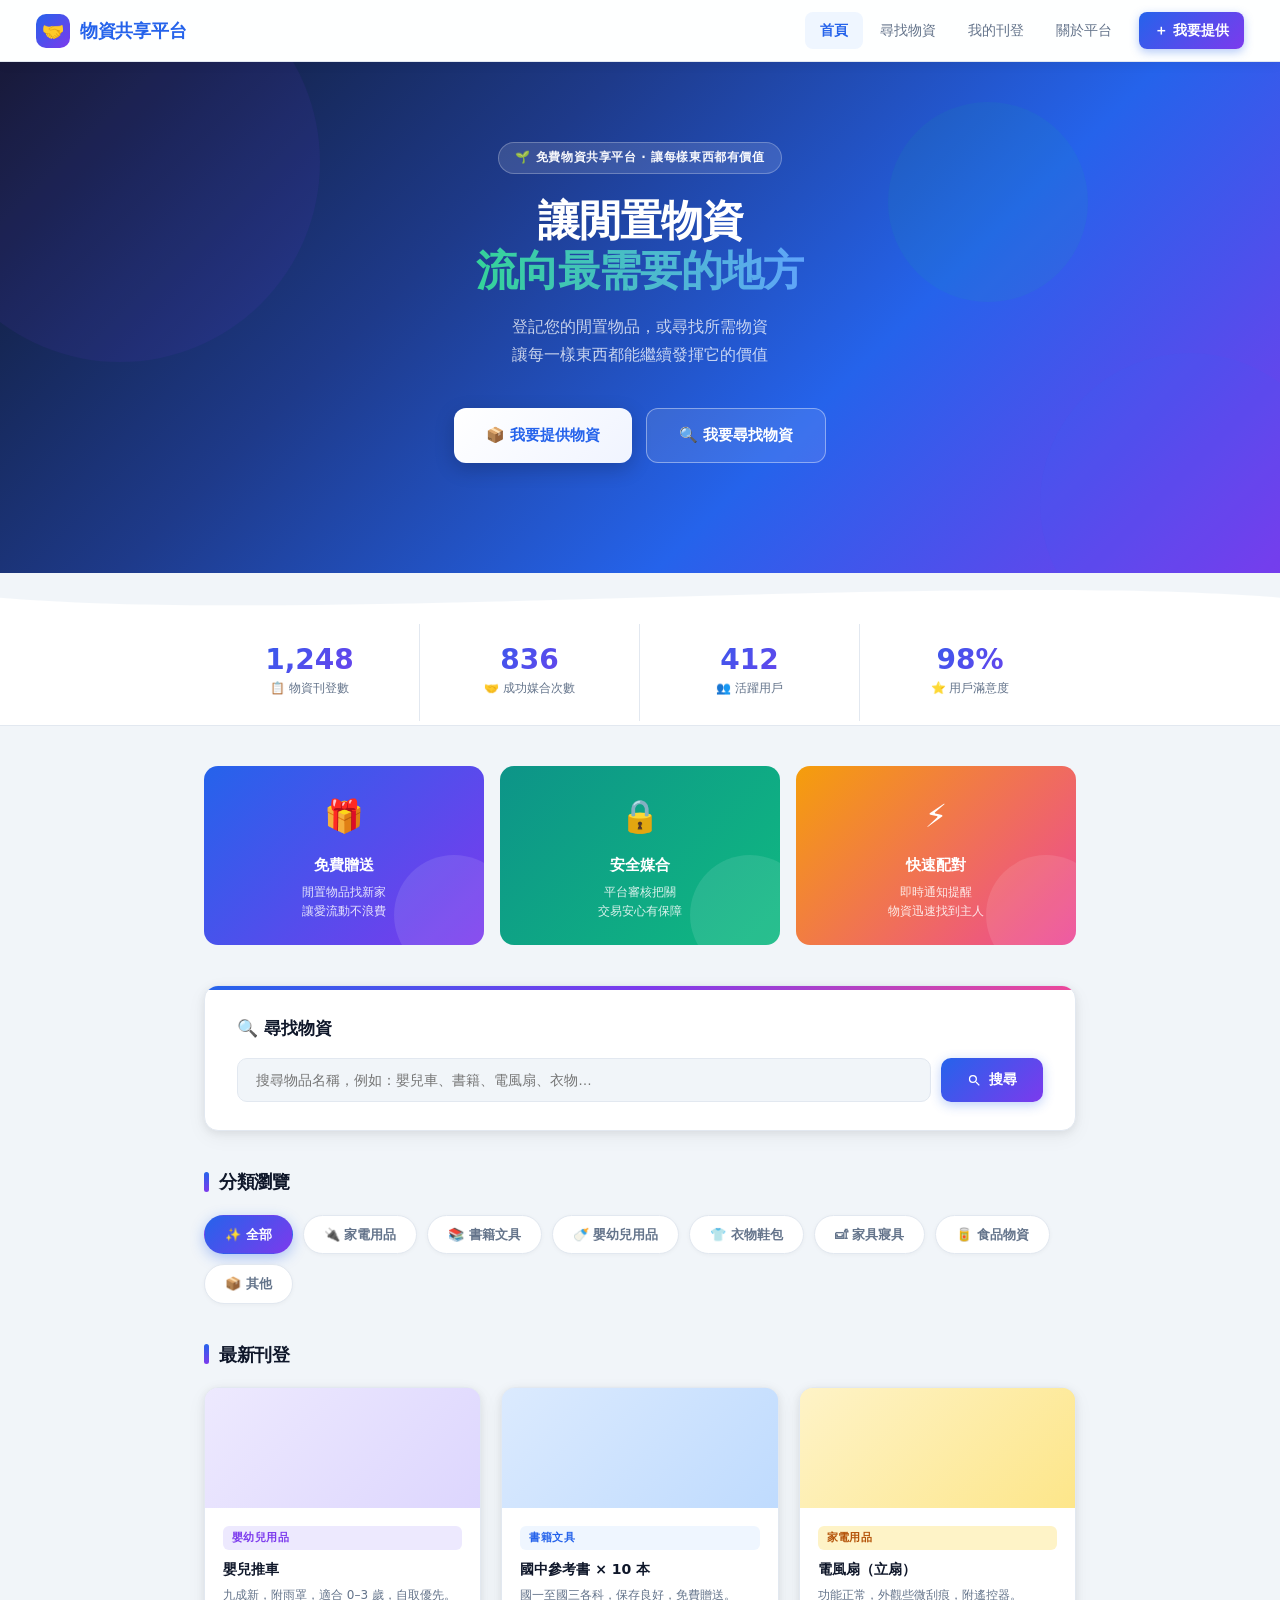
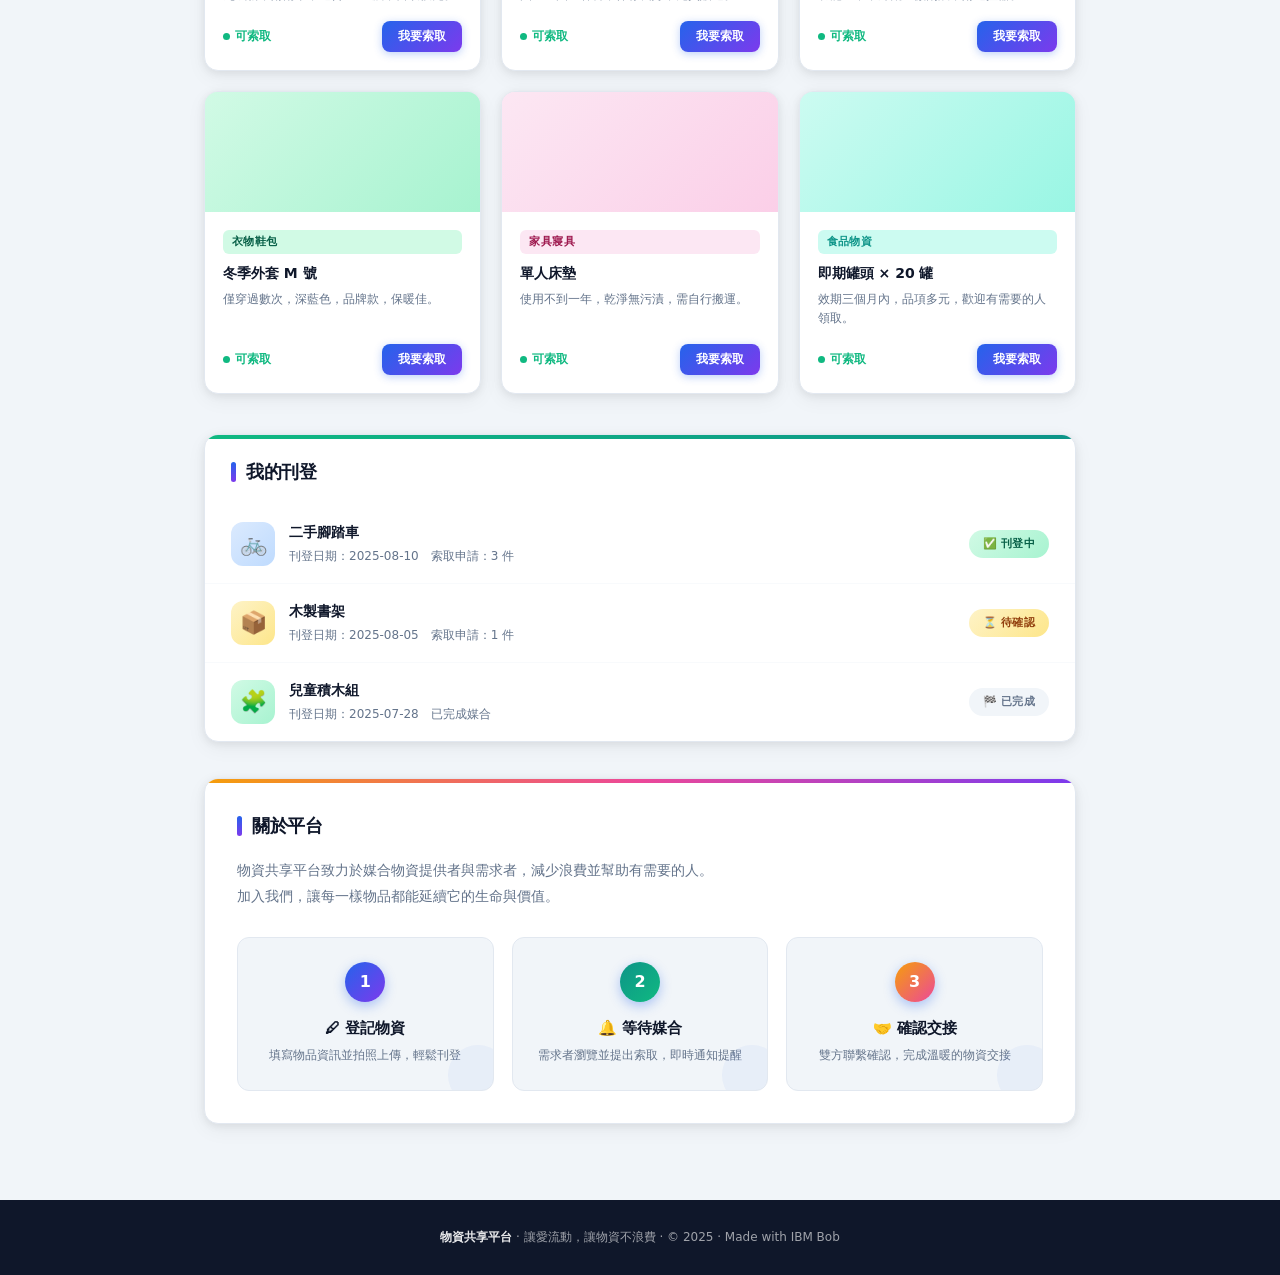
==== commit 5fd332d2: "feat: enhance visual design with gradients, wave, feature banner and more colors" ====
--- a/index.html
+++ b/index.html
@@ -15,14 +15,18 @@
     --purple-light: #ede9fe;
     --orange: #f59e0b;
     --orange-light: #fef3c7;
+    --pink: #ec4899;
+    --pink-light: #fce7f3;
+    --teal: #0d9488;
+    --teal-light: #ccfbf1;
     --bg: #f1f5f9;
     --surface: #ffffff;
     --border: #e2e8f0;
     --text: #0f172a;
     --muted: #64748b;
-    --radius: 12px;
-    --shadow: 0 1px 3px rgba(0,0,0,.08), 0 4px 12px rgba(0,0,0,.06);
-    --shadow-hover: 0 4px 16px rgba(37,99,235,.18);
+    --radius: 14px;
+    --shadow: 0 2px 8px rgba(0,0,0,.07), 0 6px 20px rgba(0,0,0,.05);
+    --shadow-hover: 0 8px 30px rgba(37,99,235,.2);
   }
   * { box-sizing: border-box; margin: 0; padding: 0; }
   body {
@@ -35,17 +39,18 @@
 
   /* ── Header ── */
   header {
-    background: var(--surface);
+    background: rgba(255,255,255,0.92);
+    backdrop-filter: blur(12px);
     border-bottom: 1px solid var(--border);
-    padding: 0 32px;
+    padding: 0 36px;
     display: flex;
     align-items: center;
     justify-content: space-between;
-    height: 60px;
+    height: 62px;
     position: sticky;
     top: 0;
     z-index: 200;
-    box-shadow: 0 1px 8px rgba(0,0,0,.06);
+    box-shadow: 0 2px 12px rgba(0,0,0,.06);
   }
   .logo {
     display: flex;
@@ -55,19 +60,20 @@
     font-weight: 800;
     color: var(--primary);
     letter-spacing: -0.3px;
+    text-decoration: none;
   }
   .logo-icon {
-    width: 32px; height: 32px;
-    background: var(--primary);
-    border-radius: 8px;
+    width: 34px; height: 34px;
+    background: linear-gradient(135deg, #2563eb, #7c3aed);
+    border-radius: 10px;
     display: flex; align-items: center; justify-content: center;
-  }
-  .logo-icon svg { width: 18px; height: 18px; fill: #fff; }
-  nav { display: flex; align-items: center; gap: 4px; }
+    font-size: 18px;
+  }
+  nav { display: flex; align-items: center; gap: 2px; }
   nav a {
     text-decoration: none;
     color: var(--muted);
-    padding: 6px 14px;
+    padding: 7px 15px;
     border-radius: 8px;
     font-size: 14px;
     font-weight: 500;
@@ -76,56 +82,87 @@
   nav a:hover { background: var(--primary-light); color: var(--primary); }
   nav a.active { background: var(--primary-light); color: var(--primary); font-weight: 700; }
   .nav-donate {
-    background: var(--primary) !important;
+    background: linear-gradient(135deg, #2563eb, #7c3aed) !important;
     color: #fff !important;
-    margin-left: 8px;
-  }
-  .nav-donate:hover { background: var(--primary-dark) !important; }
+    margin-left: 10px;
+    font-weight: 700 !important;
+    box-shadow: 0 3px 10px rgba(37,99,235,.35);
+  }
+  .nav-donate:hover { opacity: .9; transform: translateY(-1px); }
 
   /* ── Hero ── */
   .hero {
-    background: linear-gradient(135deg, #1e40af 0%, #2563eb 45%, #0ea5e9 100%);
-    padding: 72px 24px 80px;
+    background: linear-gradient(135deg, #0f172a 0%, #1e3a8a 35%, #2563eb 65%, #7c3aed 100%);
+    padding: 80px 24px 110px;
     text-align: center;
     position: relative;
     overflow: hidden;
   }
-  .hero::before {
-    content: '';
+  .hero-circles {
+    position: absolute; inset: 0; pointer-events: none;
+  }
+  .hero-circles span {
     position: absolute;
-    inset: 0;
-    background: url("data:image/svg+xml,%3Csvg width='60' height='60' viewBox='0 0 60 60' xmlns='http://www.w3.org/2000/svg'%3E%3Cg fill='none' fill-rule='evenodd'%3E%3Cg fill='%23ffffff' fill-opacity='0.04'%3E%3Cpath d='M36 34v-4h-2v4h-4v2h4v4h2v-4h4v-2h-4zm0-30V0h-2v4h-4v2h4v4h2V6h4V4h-4zM6 34v-4H4v4H0v2h4v4h2v-4h4v-2H6zM6 4V0H4v4H0v2h4v4h2V6h4V4H6z'/%3E%3C/g%3E%3C/g%3E%3C/svg%3E");
-  }
+    border-radius: 50%;
+    opacity: .08;
+  }
+  .hero-circles span:nth-child(1) { width:400px;height:400px;background:#7c3aed;top:-100px;left:-80px; }
+  .hero-circles span:nth-child(2) { width:300px;height:300px;background:#2563eb;bottom:-80px;right:-60px; }
+  .hero-circles span:nth-child(3) { width:200px;height:200px;background:#10b981;top:40px;right:15%; }
   .hero-badge {
     display: inline-flex;
     align-items: center;
     gap: 6px;
-    background: rgba(255,255,255,.18);
-    border: 1px solid rgba(255,255,255,.3);
-    color: #fff;
+    background: rgba(255,255,255,.12);
+    border: 1px solid rgba(255,255,255,.25);
+    color: rgba(255,255,255,.95);
     font-size: 12px;
     font-weight: 600;
-    padding: 4px 14px;
+    padding: 5px 16px;
     border-radius: 20px;
-    margin-bottom: 20px;
-    letter-spacing: 0.5px;
+    margin-bottom: 22px;
+    letter-spacing: 0.6px;
   }
   .hero h1 {
-    font-size: 36px;
-    font-weight: 800;
+    font-size: 42px;
+    font-weight: 900;
     color: #fff;
-    margin-bottom: 14px;
-    letter-spacing: -0.5px;
-    line-height: 1.3;
-  }
-  .hero p { color: rgba(255,255,255,.85); font-size: 16px; margin-bottom: 36px; }
+    margin-bottom: 16px;
+    letter-spacing: -1px;
+    line-height: 1.2;
+  }
+  .hero h1 em {
+    font-style: normal;
+    background: linear-gradient(90deg, #34d399, #60a5fa);
+    -webkit-background-clip: text;
+    -webkit-text-fill-color: transparent;
+    background-clip: text;
+  }
+  .hero p { color: rgba(255,255,255,.75); font-size: 16px; margin-bottom: 38px; line-height: 1.8; }
   .hero-actions { display: flex; gap: 14px; justify-content: center; flex-wrap: wrap; }
   .btn-primary {
-    background: #fff;
+    background: linear-gradient(135deg, #fff, #f0f4ff);
     color: var(--primary);
     border: none;
-    padding: 13px 30px;
-    border-radius: 10px;
+    padding: 14px 32px;
+    border-radius: 12px;
+    font-size: 15px;
+    font-weight: 800;
+    cursor: pointer;
+    text-decoration: none;
+    display: inline-flex;
+    align-items: center;
+    gap: 8px;
+    box-shadow: 0 6px 20px rgba(0,0,0,.2);
+    transition: transform .18s, box-shadow .18s;
+  }
+  .btn-primary:hover { transform: translateY(-3px); box-shadow: 0 10px 28px rgba(0,0,0,.25); }
+  .btn-secondary {
+    background: rgba(255,255,255,.1);
+    color: #fff;
+    border: 1.5px solid rgba(255,255,255,.4);
+    padding: 14px 32px;
+    border-radius: 12px;
     font-size: 15px;
     font-weight: 700;
     cursor: pointer;
@@ -133,134 +170,161 @@
     display: inline-flex;
     align-items: center;
     gap: 8px;
-    box-shadow: 0 4px 14px rgba(0,0,0,.15);
-    transition: transform .15s, box-shadow .15s;
-  }
-  .btn-primary:hover { transform: translateY(-2px); box-shadow: 0 6px 20px rgba(0,0,0,.2); }
-  .btn-secondary {
-    background: rgba(255,255,255,.15);
-    color: #fff;
-    border: 1.5px solid rgba(255,255,255,.5);
-    padding: 13px 30px;
-    border-radius: 10px;
-    font-size: 15px;
-    font-weight: 700;
-    cursor: pointer;
-    text-decoration: none;
-    display: inline-flex;
-    align-items: center;
-    gap: 8px;
-    transition: background .15s;
-  }
-  .btn-secondary:hover { background: rgba(255,255,255,.25); }
+    transition: background .15s, transform .18s;
+  }
+  .btn-secondary:hover { background: rgba(255,255,255,.2); transform: translateY(-2px); }
+
+  /* ── Wave ── */
+  .wave {
+    margin-top: -2px;
+    line-height: 0;
+  }
+  .wave svg { display: block; width: 100%; }
 
   /* ── Stats Bar ── */
   .stats-bar {
     background: var(--surface);
+    padding: 0 24px 4px;
     border-bottom: 1px solid var(--border);
-    padding: 0 24px;
   }
   .stats-inner {
-    max-width: 900px;
+    max-width: 920px;
     margin: 0 auto;
     display: flex;
     justify-content: center;
-    gap: 0;
   }
   .stat-item {
     flex: 1;
-    max-width: 200px;
+    max-width: 220px;
     text-align: center;
-    padding: 20px 16px;
+    padding: 22px 16px;
     border-right: 1px solid var(--border);
+    position: relative;
   }
   .stat-item:last-child { border-right: none; }
-  .stat-number { font-size: 26px; font-weight: 800; color: var(--primary); line-height: 1; }
-  .stat-label { font-size: 12px; color: var(--muted); margin-top: 4px; }
+  .stat-number {
+    font-size: 28px;
+    font-weight: 900;
+    line-height: 1;
+    background: linear-gradient(135deg, var(--primary), var(--purple));
+    -webkit-background-clip: text;
+    -webkit-text-fill-color: transparent;
+    background-clip: text;
+  }
+  .stat-label { font-size: 12px; color: var(--muted); margin-top: 5px; }
 
   /* ── Main ── */
-  .container { max-width: 900px; margin: 0 auto; padding: 36px 24px; }
+  .container { max-width: 920px; margin: 0 auto; padding: 40px 24px; }
 
   /* ── Search ── */
   .search-section {
     background: var(--surface);
-    border: 1px solid var(--border);
+    border: 1.5px solid var(--border);
     border-radius: var(--radius);
-    padding: 28px;
-    margin-bottom: 32px;
+    padding: 28px 32px;
+    margin-bottom: 36px;
     box-shadow: var(--shadow);
-  }
-  .search-section h2 { font-size: 17px; font-weight: 700; margin-bottom: 16px; }
+    position: relative;
+    overflow: hidden;
+  }
+  .search-section::before {
+    content: '';
+    position: absolute;
+    top: 0; left: 0; right: 0;
+    height: 4px;
+    background: linear-gradient(90deg, var(--primary), var(--purple), var(--pink));
+  }
+  .search-section h2 { font-size: 17px; font-weight: 800; margin-bottom: 16px; }
   .search-bar { display: flex; gap: 10px; }
   .search-bar input {
     flex: 1;
     border: 1.5px solid var(--border);
     border-radius: 10px;
-    padding: 12px 16px;
+    padding: 13px 18px;
     font-size: 14px;
     background: var(--bg);
     outline: none;
     color: var(--text);
-    transition: border-color .15s;
-  }
-  .search-bar input:focus { border-color: var(--primary); background: #fff; }
+    transition: border-color .15s, box-shadow .15s;
+  }
+  .search-bar input:focus {
+    border-color: var(--primary);
+    background: #fff;
+    box-shadow: 0 0 0 3px rgba(37,99,235,.1);
+  }
   .search-bar button {
-    background: var(--primary);
+    background: linear-gradient(135deg, var(--primary), var(--purple));
     color: #fff;
     border: none;
-    padding: 12px 24px;
+    padding: 13px 26px;
     border-radius: 10px;
     font-size: 14px;
     font-weight: 700;
     cursor: pointer;
     display: flex;
     align-items: center;
-    gap: 6px;
-    transition: background .15s;
-  }
-  .search-bar button:hover { background: var(--primary-dark); }
+    gap: 7px;
+    transition: opacity .15s, transform .15s;
+    box-shadow: 0 3px 12px rgba(37,99,235,.3);
+  }
+  .search-bar button:hover { opacity: .9; transform: translateY(-1px); }
 
   /* ── Section Title ── */
   .section-title {
-    font-size: 17px;
-    font-weight: 800;
-    margin-bottom: 16px;
+    font-size: 18px;
+    font-weight: 900;
+    margin-bottom: 18px;
     color: var(--text);
     display: flex;
     align-items: center;
     gap: 10px;
+    letter-spacing: -0.3px;
   }
   .section-title::before {
     content: '';
     display: inline-block;
-    width: 4px; height: 18px;
-    background: linear-gradient(180deg, var(--primary), var(--accent));
+    width: 5px; height: 20px;
+    background: linear-gradient(180deg, var(--primary), var(--purple));
     border-radius: 3px;
+    flex-shrink: 0;
   }
 
   /* ── Categories ── */
-  .categories { display: flex; flex-wrap: wrap; gap: 8px; margin-bottom: 32px; }
+  .categories { display: flex; flex-wrap: wrap; gap: 10px; margin-bottom: 36px; }
   .category-tag {
     background: var(--surface);
     border: 1.5px solid var(--border);
     border-radius: 24px;
-    padding: 7px 18px;
+    padding: 8px 20px;
     font-size: 13px;
-    font-weight: 500;
+    font-weight: 600;
     color: var(--muted);
     cursor: pointer;
     text-decoration: none;
-    transition: all .15s;
-  }
-  .category-tag:hover { border-color: var(--primary); color: var(--primary); background: var(--primary-light); }
-  .category-tag.active { background: var(--primary); border-color: var(--primary); color: #fff; font-weight: 700; }
+    transition: all .18s;
+    box-shadow: 0 1px 4px rgba(0,0,0,.04);
+  }
+  .category-tag:hover {
+    border-color: var(--primary);
+    color: var(--primary);
+    background: var(--primary-light);
+    transform: translateY(-2px);
+    box-shadow: 0 4px 12px rgba(37,99,235,.15);
+  }
+  .category-tag.active {
+    background: linear-gradient(135deg, var(--primary), var(--purple));
+    border-color: transparent;
+    color: #fff;
+    font-weight: 700;
+    box-shadow: 0 4px 14px rgba(37,99,235,.35);
+  }
 
   /* ── Item Cards ── */
   .items-grid {
     display: grid;
-    grid-template-columns: repeat(auto-fill, minmax(200px, 1fr));
-    gap: 18px;
-    margin-bottom: 36px;
+    grid-template-columns: repeat(auto-fill, minmax(205px, 1fr));
+    gap: 20px;
+    margin-bottom: 40px;
   }
   .item-card {
     background: var(--surface);
@@ -269,58 +333,101 @@
     overflow: hidden;
     cursor: pointer;
     box-shadow: var(--shadow);
-    transition: transform .18s, box-shadow .18s, border-color .18s;
+    transition: transform .2s, box-shadow .2s, border-color .2s;
     display: flex;
     flex-direction: column;
   }
   .item-card:hover {
-    transform: translateY(-4px);
+    transform: translateY(-6px);
     box-shadow: var(--shadow-hover);
     border-color: var(--primary);
   }
   .item-thumb {
-    height: 110px;
+    height: 120px;
     display: flex;
     align-items: center;
     justify-content: center;
-    font-size: 44px;
-  }
-  .item-thumb.purple { background: var(--purple-light); }
-  .item-thumb.blue   { background: var(--primary-light); }
-  .item-thumb.orange { background: var(--orange-light); }
-  .item-thumb.green  { background: var(--accent-light); }
-  .item-body { padding: 16px; flex: 1; display: flex; flex-direction: column; }
+    font-size: 50px;
+    position: relative;
+    overflow: hidden;
+  }
+  .item-thumb::after {
+    content: '';
+    position: absolute;
+    inset: 0;
+    background: inherit;
+    filter: blur(0);
+  }
+  .item-thumb.purple { background: linear-gradient(135deg, #ede9fe, #ddd6fe); }
+  .item-thumb.blue   { background: linear-gradient(135deg, #dbeafe, #bfdbfe); }
+  .item-thumb.orange { background: linear-gradient(135deg, #fef3c7, #fde68a); }
+  .item-thumb.green  { background: linear-gradient(135deg, #d1fae5, #a7f3d0); }
+  .item-thumb.pink   { background: linear-gradient(135deg, #fce7f3, #fbcfe8); }
+  .item-thumb.teal   { background: linear-gradient(135deg, #ccfbf1, #99f6e4); }
+  .item-body { padding: 18px; flex: 1; display: flex; flex-direction: column; }
   .item-category {
     font-size: 11px;
     font-weight: 700;
-    color: var(--purple);
-    background: var(--purple-light);
     border-radius: 6px;
-    padding: 2px 8px;
+    padding: 3px 9px;
     display: inline-block;
     margin-bottom: 10px;
-    letter-spacing: 0.3px;
-  }
-  .item-category.blue  { color: var(--primary); background: var(--primary-light); }
-  .item-category.orange{ color: #b45309; background: var(--orange-light); }
-  .item-category.green { color: #065f46; background: var(--accent-light); }
-  .item-card h3 { font-size: 14px; font-weight: 700; margin-bottom: 6px; line-height: 1.4; }
-  .item-card p  { font-size: 12px; color: var(--muted); margin-bottom: 14px; flex: 1; }
+    letter-spacing: 0.4px;
+  }
+  .item-category.purple { color: var(--purple); background: var(--purple-light); }
+  .item-category.blue   { color: var(--primary); background: var(--primary-light); }
+  .item-category.orange { color: #b45309; background: var(--orange-light); }
+  .item-category.green  { color: #065f46; background: var(--accent-light); }
+  .item-category.pink   { color: #9d174d; background: var(--pink-light); }
+  .item-category.teal   { color: var(--teal); background: var(--teal-light); }
+  .item-card h3 { font-size: 14px; font-weight: 800; margin-bottom: 6px; line-height: 1.4; }
+  .item-card p  { font-size: 12px; color: var(--muted); margin-bottom: 16px; flex: 1; line-height: 1.6; }
   .item-footer  { display: flex; align-items: center; justify-content: space-between; font-size: 12px; color: var(--muted); }
-  .item-status  { display: inline-flex; align-items: center; gap: 5px; }
+  .item-status  { display: inline-flex; align-items: center; gap: 5px; font-weight: 600; color: var(--accent); }
   .dot { width: 7px; height: 7px; border-radius: 50%; background: var(--accent); }
   .request-btn {
-    background: var(--primary);
+    background: linear-gradient(135deg, var(--primary), var(--purple));
     color: #fff;
     border: none;
-    padding: 6px 14px;
-    border-radius: 7px;
+    padding: 7px 16px;
+    border-radius: 8px;
     font-size: 12px;
     font-weight: 700;
     cursor: pointer;
-    transition: background .15s;
-  }
-  .request-btn:hover { background: var(--primary-dark); }
+    transition: opacity .15s, transform .15s;
+    box-shadow: 0 2px 8px rgba(37,99,235,.3);
+  }
+  .request-btn:hover { opacity: .9; transform: translateY(-1px); }
+
+  /* ── Feature Banner ── */
+  .feature-banner {
+    display: grid;
+    grid-template-columns: repeat(3, 1fr);
+    gap: 16px;
+    margin-bottom: 40px;
+  }
+  .feature-card {
+    border-radius: var(--radius);
+    padding: 24px 20px;
+    text-align: center;
+    color: #fff;
+    position: relative;
+    overflow: hidden;
+  }
+  .feature-card::before {
+    content: '';
+    position: absolute;
+    width: 120px; height: 120px;
+    border-radius: 50%;
+    background: rgba(255,255,255,.1);
+    bottom: -30px; right: -30px;
+  }
+  .feature-card.c1 { background: linear-gradient(135deg, #2563eb, #7c3aed); }
+  .feature-card.c2 { background: linear-gradient(135deg, #0d9488, #10b981); }
+  .feature-card.c3 { background: linear-gradient(135deg, #f59e0b, #ec4899); }
+  .feature-card .fc-icon { font-size: 32px; margin-bottom: 10px; }
+  .feature-card h4 { font-size: 15px; font-weight: 800; margin-bottom: 5px; }
+  .feature-card p  { font-size: 12px; opacity: .85; line-height: 1.6; }
 
   /* ── My Listings ── */
   .my-listings {
@@ -328,43 +435,51 @@
     border: 1.5px solid var(--border);
     border-radius: var(--radius);
     overflow: hidden;
-    margin-bottom: 32px;
+    margin-bottom: 36px;
     box-shadow: var(--shadow);
-  }
-  .my-listings-header {
-    padding: 20px 24px 0;
-  }
+    position: relative;
+  }
+  .my-listings::before {
+    content: '';
+    position: absolute;
+    top: 0; left: 0; right: 0;
+    height: 4px;
+    background: linear-gradient(90deg, var(--accent), var(--teal));
+  }
+  .my-listings-header { padding: 22px 26px 0; }
   .listing-row {
     display: flex;
     align-items: center;
     justify-content: space-between;
-    padding: 16px 24px;
+    padding: 16px 26px;
     border-bottom: 1px solid #f8fafc;
     font-size: 14px;
     transition: background .12s;
   }
-  .listing-row:hover { background: #fafbfc; }
+  .listing-row:hover { background: #fafbff; }
   .listing-row:last-child { border-bottom: none; }
   .listing-left { display: flex; align-items: center; gap: 14px; }
   .listing-icon {
-    width: 40px; height: 40px;
-    border-radius: 10px;
+    width: 44px; height: 44px;
+    border-radius: 12px;
     display: flex; align-items: center; justify-content: center;
-    font-size: 20px;
-    background: var(--bg);
+    font-size: 22px;
     flex-shrink: 0;
   }
-  .listing-name { font-weight: 700; font-size: 14px; }
-  .listing-meta { color: var(--muted); font-size: 12px; margin-top: 2px; }
+  .listing-icon.i1 { background: linear-gradient(135deg, #dbeafe, #bfdbfe); }
+  .listing-icon.i2 { background: linear-gradient(135deg, #fef3c7, #fde68a); }
+  .listing-icon.i3 { background: linear-gradient(135deg, #d1fae5, #a7f3d0); }
+  .listing-name { font-weight: 800; font-size: 14px; }
+  .listing-meta { color: var(--muted); font-size: 12px; margin-top: 3px; }
   .badge {
     font-size: 11px;
-    padding: 4px 12px;
+    padding: 5px 14px;
     border-radius: 20px;
     font-weight: 700;
     letter-spacing: 0.3px;
   }
-  .badge-green  { background: var(--accent-light); color: #065f46; }
-  .badge-yellow { background: var(--orange-light);  color: #92400e; }
+  .badge-green  { background: linear-gradient(135deg, #d1fae5, #a7f3d0); color: #065f46; }
+  .badge-yellow { background: linear-gradient(135deg, #fef3c7, #fde68a); color: #92400e; }
   .badge-gray   { background: #f1f5f9; color: var(--muted); }
 
   /* ── About ── */
@@ -372,60 +487,79 @@
     background: var(--surface);
     border: 1.5px solid var(--border);
     border-radius: var(--radius);
-    padding: 28px;
-    margin-bottom: 32px;
+    padding: 32px;
+    margin-bottom: 36px;
     box-shadow: var(--shadow);
-  }
-  .about-desc { color: var(--muted); font-size: 14px; margin: 10px 0 24px; }
-  .about-steps { display: flex; gap: 16px; flex-wrap: wrap; }
+    position: relative;
+    overflow: hidden;
+  }
+  .about-section::before {
+    content: '';
+    position: absolute;
+    top: 0; left: 0; right: 0;
+    height: 4px;
+    background: linear-gradient(90deg, var(--orange), var(--pink), var(--purple));
+  }
+  .about-desc { color: var(--muted); font-size: 14px; margin: 12px 0 28px; line-height: 1.8; }
+  .about-steps { display: flex; gap: 18px; flex-wrap: wrap; }
   .about-step {
     flex: 1;
     min-width: 150px;
     background: var(--bg);
-    border-radius: 10px;
-    padding: 20px 16px;
+    border-radius: 12px;
+    padding: 24px 18px;
     text-align: center;
-    border: 1px solid var(--border);
-    transition: border-color .15s;
-  }
-  .about-step:hover { border-color: var(--primary); }
+    border: 1.5px solid var(--border);
+    transition: border-color .15s, transform .18s;
+    position: relative;
+    overflow: hidden;
+  }
+  .about-step::before {
+    content: '';
+    position: absolute;
+    width: 60px; height: 60px;
+    border-radius: 50%;
+    background: rgba(37,99,235,.05);
+    bottom: -15px; right: -15px;
+  }
+  .about-step:hover { border-color: var(--primary); transform: translateY(-3px); }
   .step-number {
-    width: 36px; height: 36px;
+    width: 40px; height: 40px;
     border-radius: 50%;
-    background: linear-gradient(135deg, var(--primary), #0ea5e9);
     color: #fff;
-    font-size: 15px;
-    font-weight: 800;
+    font-size: 16px;
+    font-weight: 900;
     display: flex;
     align-items: center;
     justify-content: center;
-    margin: 0 auto 12px;
-    box-shadow: 0 3px 10px rgba(37,99,235,.3);
-  }
-  .about-step h4 { font-size: 14px; font-weight: 700; margin-bottom: 4px; }
-  .about-step p  { font-size: 12px; color: var(--muted); }
+    margin: 0 auto 14px;
+    box-shadow: 0 4px 12px rgba(37,99,235,.35);
+  }
+  .step-number.s1 { background: linear-gradient(135deg, #2563eb, #7c3aed); }
+  .step-number.s2 { background: linear-gradient(135deg, #0d9488, #10b981); }
+  .step-number.s3 { background: linear-gradient(135deg, #f59e0b, #ec4899); }
+  .about-step h4 { font-size: 15px; font-weight: 800; margin-bottom: 6px; }
+  .about-step p  { font-size: 12px; color: var(--muted); line-height: 1.6; }
 
   /* ── Footer ── */
   footer {
+    background: #0f172a;
+    color: rgba(255,255,255,.6);
     text-align: center;
     font-size: 12px;
-    color: var(--muted);
-    border-top: 1px solid var(--border);
-    padding: 24px;
-    background: var(--surface);
-  }
+    padding: 28px 24px;
+  }
+  footer strong { color: rgba(255,255,255,.9); }
 </style>
 </head>
 <body>
 
 <!-- Header -->
 <header>
-  <div class="logo">
-    <div class="logo-icon">
-      <svg viewBox="0 0 24 24"><path d="M12 2C6.48 2 2 6.48 2 12s4.48 10 10 10 10-4.48 10-10S17.52 2 12 2zm-1 14H9V8h2v8zm4 0h-2V8h2v8z"/></svg>
-    </div>
+  <a class="logo" href="#">
+    <div class="logo-icon">🤝</div>
     物資共享平台
-  </div>
+  </a>
   <nav>
     <a href="#" class="active">首頁</a>
     <a href="#search">尋找物資</a>
@@ -437,19 +571,27 @@
 
 <!-- Hero -->
 <div class="hero">
-  <div class="hero-badge">🌱 免費物資共享，減少浪費</div>
-  <h1>讓閒置物資<br>流向最需要的地方</h1>
-  <p>登記您的閒置物品，或尋找所需物資<br>讓每一樣東西都能繼續發揮價值</p>
+  <div class="hero-circles">
+    <span></span><span></span><span></span>
+  </div>
+  <div class="hero-badge">🌱 免費物資共享平台 · 讓每樣東西都有價值</div>
+  <h1>讓閒置物資<br><em>流向最需要的地方</em></h1>
+  <p>登記您的閒置物品，或尋找所需物資<br>讓每一樣東西都能繼續發揮它的價值</p>
   <div class="hero-actions">
     <a href="#" class="btn-primary">
-      <svg width="16" height="16" viewBox="0 0 24 24" fill="currentColor"><path d="M19 11H7.83l4.88-4.88c.39-.39.39-1.03 0-1.42-.39-.39-1.02-.39-1.41 0l-6.59 6.59c-.39.39-.39 1.02 0 1.41l6.59 6.59c.39.39 1.02.39 1.41 0 .39-.39.39-1.02 0-1.41L7.83 13H19c.55 0 1-.45 1-1s-.45-1-1-1z"/></svg>
-      我要提供物資
+      📦 我要提供物資
     </a>
     <a href="#search" class="btn-secondary">
-      <svg width="16" height="16" viewBox="0 0 24 24" fill="currentColor"><path d="M15.5 14h-.79l-.28-.27A6.471 6.471 0 0 0 16 9.5 6.5 6.5 0 1 0 9.5 16c1.61 0 3.09-.59 4.23-1.57l.27.28v.79l5 4.99L20.49 19l-4.99-5zm-6 0C7.01 14 5 11.99 5 9.5S7.01 5 9.5 5 14 7.01 14 9.5 11.99 14 9.5 14z"/></svg>
-      尋找物資
+      🔍 我要尋找物資
     </a>
   </div>
+</div>
+
+<!-- Wave -->
+<div class="wave">
+  <svg viewBox="0 0 1440 60" xmlns="http://www.w3.org/2000/svg" preserveAspectRatio="none">
+    <path d="M0,30 C360,60 1080,0 1440,30 L1440,60 L0,60 Z" fill="#ffffff"/>
+  </svg>
 </div>
 
 <!-- Stats Bar -->
@@ -457,31 +599,50 @@
   <div class="stats-inner">
     <div class="stat-item">
       <div class="stat-number">1,248</div>
-      <div class="stat-label">物資刊登數</div>
+      <div class="stat-label">📋 物資刊登數</div>
     </div>
     <div class="stat-item">
       <div class="stat-number">836</div>
-      <div class="stat-label">成功媒合次數</div>
+      <div class="stat-label">🤝 成功媒合次數</div>
     </div>
     <div class="stat-item">
       <div class="stat-number">412</div>
-      <div class="stat-label">活躍用戶</div>
+      <div class="stat-label">👥 活躍用戶</div>
     </div>
     <div class="stat-item">
       <div class="stat-number">98%</div>
-      <div class="stat-label">用戶滿意度</div>
+      <div class="stat-label">⭐ 用戶滿意度</div>
     </div>
   </div>
 </div>
 
 <!-- Main -->
 <div class="container">
+
+  <!-- Feature Banner -->
+  <div class="feature-banner">
+    <div class="feature-card c1">
+      <div class="fc-icon">🎁</div>
+      <h4>免費贈送</h4>
+      <p>閒置物品找新家<br>讓愛流動不浪費</p>
+    </div>
+    <div class="feature-card c2">
+      <div class="fc-icon">🔒</div>
+      <h4>安全媒合</h4>
+      <p>平台審核把關<br>交易安心有保障</p>
+    </div>
+    <div class="feature-card c3">
+      <div class="fc-icon">⚡</div>
+      <h4>快速配對</h4>
+      <p>即時通知提醒<br>物資迅速找到主人</p>
+    </div>
+  </div>
 
   <!-- 搜尋 -->
   <div class="search-section" id="search">
     <h2>🔍 尋找物資</h2>
     <div class="search-bar">
-      <input type="text" placeholder="搜尋物品名稱，例如：嬰兒車、書籍、電風扇…" />
+      <input type="text" placeholder="搜尋物品名稱，例如：嬰兒車、書籍、電風扇、衣物…" />
       <button>
         <svg width="15" height="15" viewBox="0 0 24 24" fill="currentColor"><path d="M15.5 14h-.79l-.28-.27A6.471 6.471 0 0 0 16 9.5 6.5 6.5 0 1 0 9.5 16c1.61 0 3.09-.59 4.23-1.57l.27.28v.79l5 4.99L20.49 19l-4.99-5zm-6 0C7.01 14 5 11.99 5 9.5S7.01 5 9.5 5 14 7.01 14 9.5 11.99 14 9.5 14z"/></svg>
         搜尋
@@ -492,7 +653,7 @@
   <!-- 分類 -->
   <div class="section-title">分類瀏覽</div>
   <div class="categories">
-    <a href="#" class="category-tag active">全部</a>
+    <a href="#" class="category-tag active">✨ 全部</a>
     <a href="#" class="category-tag">🔌 家電用品</a>
     <a href="#" class="category-tag">📚 書籍文具</a>
     <a href="#" class="category-tag">🍼 嬰幼兒用品</a>
@@ -509,12 +670,12 @@
     <div class="item-card">
       <div class="item-thumb purple">🍼</div>
       <div class="item-body">
-        <span class="item-category">嬰幼兒用品</span>
+        <span class="item-category purple">嬰幼兒用品</span>
         <h3>嬰兒推車</h3>
         <p>九成新，附雨罩，適合 0–3 歲，自取優先。</p>
         <div class="item-footer">
           <span class="item-status"><span class="dot"></span>可索取</span>
-          <button class="request-btn">索取</button>
+          <button class="request-btn">我要索取</button>
         </div>
       </div>
     </div>
@@ -527,7 +688,7 @@
         <p>國一至國三各科，保存良好，免費贈送。</p>
         <div class="item-footer">
           <span class="item-status"><span class="dot"></span>可索取</span>
-          <button class="request-btn">索取</button>
+          <button class="request-btn">我要索取</button>
         </div>
       </div>
     </div>
@@ -540,7 +701,7 @@
         <p>功能正常，外觀些微刮痕，附遙控器。</p>
         <div class="item-footer">
           <span class="item-status"><span class="dot"></span>可索取</span>
-          <button class="request-btn">索取</button>
+          <button class="request-btn">我要索取</button>
         </div>
       </div>
     </div>
@@ -553,7 +714,33 @@
         <p>僅穿過數次，深藍色，品牌款，保暖佳。</p>
         <div class="item-footer">
           <span class="item-status"><span class="dot"></span>可索取</span>
-          <button class="request-btn">索取</button>
+          <button class="request-btn">我要索取</button>
+        </div>
+      </div>
+    </div>
+
+    <div class="item-card">
+      <div class="item-thumb pink">🛋</div>
+      <div class="item-body">
+        <span class="item-category pink">家具寢具</span>
+        <h3>單人床墊</h3>
+        <p>使用不到一年，乾淨無污漬，需自行搬運。</p>
+        <div class="item-footer">
+          <span class="item-status"><span class="dot"></span>可索取</span>
+          <button class="request-btn">我要索取</button>
+        </div>
+      </div>
+    </div>
+
+    <div class="item-card">
+      <div class="item-thumb teal">🥫</div>
+      <div class="item-body">
+        <span class="item-category teal">食品物資</span>
+        <h3>即期罐頭 × 20 罐</h3>
+        <p>效期三個月內，品項多元，歡迎有需要的人領取。</p>
+        <div class="item-footer">
+          <span class="item-status"><span class="dot"></span>可索取</span>
+          <button class="request-btn">我要索取</button>
         </div>
       </div>
     </div>
@@ -567,62 +754,65 @@
     </div>
     <div class="listing-row">
       <div class="listing-left">
-        <div class="listing-icon">🚲</div>
+        <div class="listing-icon i1">🚲</div>
         <div>
           <div class="listing-name">二手腳踏車</div>
           <div class="listing-meta">刊登日期：2025-08-10　索取申請：3 件</div>
         </div>
       </div>
-      <span class="badge badge-green">刊登中</span>
+      <span class="badge badge-green">✅ 刊登中</span>
     </div>
     <div class="listing-row">
       <div class="listing-left">
-        <div class="listing-icon">📦</div>
+        <div class="listing-icon i2">📦</div>
         <div>
           <div class="listing-name">木製書架</div>
           <div class="listing-meta">刊登日期：2025-08-05　索取申請：1 件</div>
         </div>
       </div>
-      <span class="badge badge-yellow">待確認</span>
+      <span class="badge badge-yellow">⏳ 待確認</span>
     </div>
     <div class="listing-row">
       <div class="listing-left">
-        <div class="listing-icon">🧩</div>
+        <div class="listing-icon i3">🧩</div>
         <div>
           <div class="listing-name">兒童積木組</div>
           <div class="listing-meta">刊登日期：2025-07-28　已完成媒合</div>
         </div>
       </div>
-      <span class="badge badge-gray">已完成</span>
+      <span class="badge badge-gray">🏁 已完成</span>
     </div>
   </div>
 
   <!-- 關於平台 -->
   <div class="about-section" id="about">
     <div class="section-title">關於平台</div>
-    <p class="about-desc">物資共享平台致力於媒合物資提供者與需求者，減少浪費並幫助有需要的人。加入我們，讓每一樣物品都能延續它的價值。</p>
+    <p class="about-desc">物資共享平台致力於媒合物資提供者與需求者，減少浪費並幫助有需要的人。<br>加入我們，讓每一樣物品都能延續它的生命與價值。</p>
     <div class="about-steps">
       <div class="about-step">
-        <div class="step-number">1</div>
-        <h4>登記物資</h4>
-        <p>填寫物品資訊並拍照上傳</p>
+        <div class="step-number s1">1</div>
+        <h4>🖊 登記物資</h4>
+        <p>填寫物品資訊並拍照上傳，輕鬆刊登</p>
       </div>
       <div class="about-step">
-        <div class="step-number">2</div>
-        <h4>等待媒合</h4>
-        <p>需求者瀏覽並提出索取</p>
+        <div class="step-number s2">2</div>
+        <h4>🔔 等待媒合</h4>
+        <p>需求者瀏覽並提出索取，即時通知提醒</p>
       </div>
       <div class="about-step">
-        <div class="step-number">3</div>
-        <h4>確認交接</h4>
-        <p>雙方聯繫完成物資交接</p>
+        <div class="step-number s3">3</div>
+        <h4>🤝 確認交接</h4>
+        <p>雙方聯繫確認，完成溫暖的物資交接</p>
       </div>
     </div>
   </div>
 
 </div>
 
-<footer>© 2025 物資共享平台　Made with IBM Bob</footer>
+<!-- Footer -->
+<footer>
+  <strong>物資共享平台</strong> · 讓愛流動，讓物資不浪費 · © 2025 · Made with IBM Bob
+</footer>
 
 </body>
 </html>
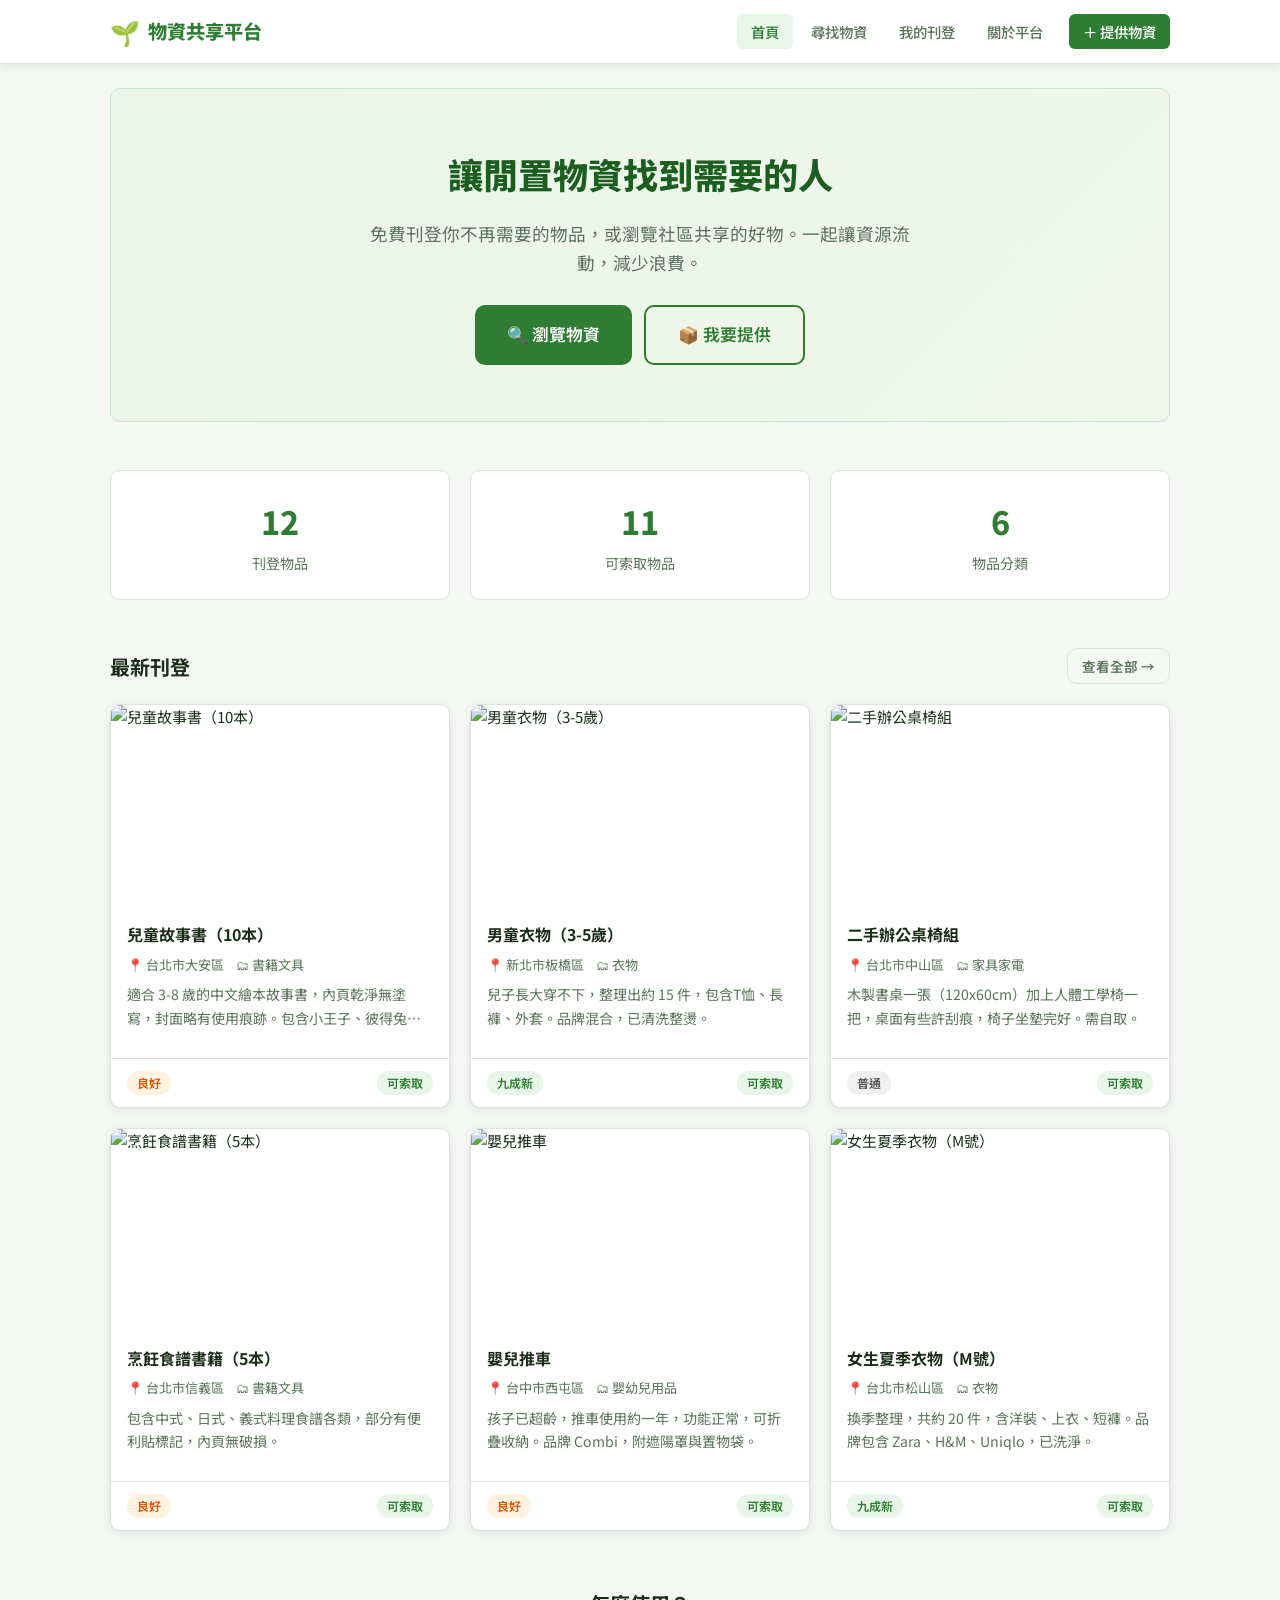
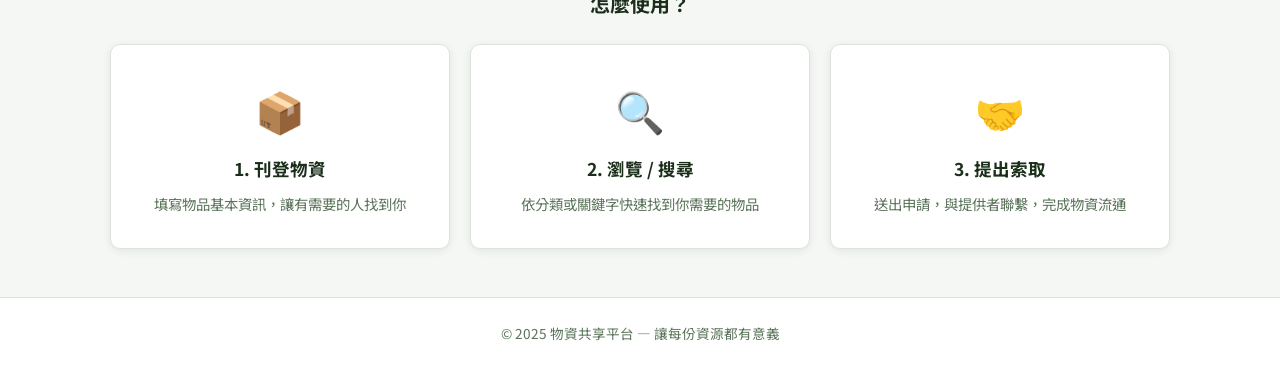
==== commit e2152f83: "feat: 完成 MVP 前端介面 — index/browse/donate/item-detail/request/my-listings/about + CSS/JS" ====
--- a/index.html
+++ b/index.html
@@ -2,817 +2,115 @@
 <html lang="zh-TW">
 <head>
 <meta charset="UTF-8">
-<meta name="viewport" content="width=device-width, initial-scale=1.0">
-<title>物資共享平台</title>
-<style>
-  :root {
-    --primary: #2563eb;
-    --primary-light: #eff6ff;
-    --primary-dark: #1d4ed8;
-    --accent: #10b981;
-    --accent-light: #d1fae5;
-    --purple: #7c3aed;
-    --purple-light: #ede9fe;
-    --orange: #f59e0b;
-    --orange-light: #fef3c7;
-    --pink: #ec4899;
-    --pink-light: #fce7f3;
-    --teal: #0d9488;
-    --teal-light: #ccfbf1;
-    --bg: #f1f5f9;
-    --surface: #ffffff;
-    --border: #e2e8f0;
-    --text: #0f172a;
-    --muted: #64748b;
-    --radius: 14px;
-    --shadow: 0 2px 8px rgba(0,0,0,.07), 0 6px 20px rgba(0,0,0,.05);
-    --shadow-hover: 0 8px 30px rgba(37,99,235,.2);
-  }
-  * { box-sizing: border-box; margin: 0; padding: 0; }
-  body {
-    font-family: -apple-system, "Segoe UI", "Noto Sans TC", system-ui, sans-serif;
-    font-size: 15px;
-    line-height: 1.65;
-    background: var(--bg);
-    color: var(--text);
-  }
-
-  /* ── Header ── */
-  header {
-    background: rgba(255,255,255,0.92);
-    backdrop-filter: blur(12px);
-    border-bottom: 1px solid var(--border);
-    padding: 0 36px;
-    display: flex;
-    align-items: center;
-    justify-content: space-between;
-    height: 62px;
-    position: sticky;
-    top: 0;
-    z-index: 200;
-    box-shadow: 0 2px 12px rgba(0,0,0,.06);
-  }
-  .logo {
-    display: flex;
-    align-items: center;
-    gap: 10px;
-    font-size: 18px;
-    font-weight: 800;
-    color: var(--primary);
-    letter-spacing: -0.3px;
-    text-decoration: none;
-  }
-  .logo-icon {
-    width: 34px; height: 34px;
-    background: linear-gradient(135deg, #2563eb, #7c3aed);
-    border-radius: 10px;
-    display: flex; align-items: center; justify-content: center;
-    font-size: 18px;
-  }
-  nav { display: flex; align-items: center; gap: 2px; }
-  nav a {
-    text-decoration: none;
-    color: var(--muted);
-    padding: 7px 15px;
-    border-radius: 8px;
-    font-size: 14px;
-    font-weight: 500;
-    transition: background .15s, color .15s;
-  }
-  nav a:hover { background: var(--primary-light); color: var(--primary); }
-  nav a.active { background: var(--primary-light); color: var(--primary); font-weight: 700; }
-  .nav-donate {
-    background: linear-gradient(135deg, #2563eb, #7c3aed) !important;
-    color: #fff !important;
-    margin-left: 10px;
-    font-weight: 700 !important;
-    box-shadow: 0 3px 10px rgba(37,99,235,.35);
-  }
-  .nav-donate:hover { opacity: .9; transform: translateY(-1px); }
-
-  /* ── Hero ── */
-  .hero {
-    background: linear-gradient(135deg, #0f172a 0%, #1e3a8a 35%, #2563eb 65%, #7c3aed 100%);
-    padding: 80px 24px 110px;
-    text-align: center;
-    position: relative;
-    overflow: hidden;
-  }
-  .hero-circles {
-    position: absolute; inset: 0; pointer-events: none;
-  }
-  .hero-circles span {
-    position: absolute;
-    border-radius: 50%;
-    opacity: .08;
-  }
-  .hero-circles span:nth-child(1) { width:400px;height:400px;background:#7c3aed;top:-100px;left:-80px; }
-  .hero-circles span:nth-child(2) { width:300px;height:300px;background:#2563eb;bottom:-80px;right:-60px; }
-  .hero-circles span:nth-child(3) { width:200px;height:200px;background:#10b981;top:40px;right:15%; }
-  .hero-badge {
-    display: inline-flex;
-    align-items: center;
-    gap: 6px;
-    background: rgba(255,255,255,.12);
-    border: 1px solid rgba(255,255,255,.25);
-    color: rgba(255,255,255,.95);
-    font-size: 12px;
-    font-weight: 600;
-    padding: 5px 16px;
-    border-radius: 20px;
-    margin-bottom: 22px;
-    letter-spacing: 0.6px;
-  }
-  .hero h1 {
-    font-size: 42px;
-    font-weight: 900;
-    color: #fff;
-    margin-bottom: 16px;
-    letter-spacing: -1px;
-    line-height: 1.2;
-  }
-  .hero h1 em {
-    font-style: normal;
-    background: linear-gradient(90deg, #34d399, #60a5fa);
-    -webkit-background-clip: text;
-    -webkit-text-fill-color: transparent;
-    background-clip: text;
-  }
-  .hero p { color: rgba(255,255,255,.75); font-size: 16px; margin-bottom: 38px; line-height: 1.8; }
-  .hero-actions { display: flex; gap: 14px; justify-content: center; flex-wrap: wrap; }
-  .btn-primary {
-    background: linear-gradient(135deg, #fff, #f0f4ff);
-    color: var(--primary);
-    border: none;
-    padding: 14px 32px;
-    border-radius: 12px;
-    font-size: 15px;
-    font-weight: 800;
-    cursor: pointer;
-    text-decoration: none;
-    display: inline-flex;
-    align-items: center;
-    gap: 8px;
-    box-shadow: 0 6px 20px rgba(0,0,0,.2);
-    transition: transform .18s, box-shadow .18s;
-  }
-  .btn-primary:hover { transform: translateY(-3px); box-shadow: 0 10px 28px rgba(0,0,0,.25); }
-  .btn-secondary {
-    background: rgba(255,255,255,.1);
-    color: #fff;
-    border: 1.5px solid rgba(255,255,255,.4);
-    padding: 14px 32px;
-    border-radius: 12px;
-    font-size: 15px;
-    font-weight: 700;
-    cursor: pointer;
-    text-decoration: none;
-    display: inline-flex;
-    align-items: center;
-    gap: 8px;
-    transition: background .15s, transform .18s;
-  }
-  .btn-secondary:hover { background: rgba(255,255,255,.2); transform: translateY(-2px); }
-
-  /* ── Wave ── */
-  .wave {
-    margin-top: -2px;
-    line-height: 0;
-  }
-  .wave svg { display: block; width: 100%; }
-
-  /* ── Stats Bar ── */
-  .stats-bar {
-    background: var(--surface);
-    padding: 0 24px 4px;
-    border-bottom: 1px solid var(--border);
-  }
-  .stats-inner {
-    max-width: 920px;
-    margin: 0 auto;
-    display: flex;
-    justify-content: center;
-  }
-  .stat-item {
-    flex: 1;
-    max-width: 220px;
-    text-align: center;
-    padding: 22px 16px;
-    border-right: 1px solid var(--border);
-    position: relative;
-  }
-  .stat-item:last-child { border-right: none; }
-  .stat-number {
-    font-size: 28px;
-    font-weight: 900;
-    line-height: 1;
-    background: linear-gradient(135deg, var(--primary), var(--purple));
-    -webkit-background-clip: text;
-    -webkit-text-fill-color: transparent;
-    background-clip: text;
-  }
-  .stat-label { font-size: 12px; color: var(--muted); margin-top: 5px; }
-
-  /* ── Main ── */
-  .container { max-width: 920px; margin: 0 auto; padding: 40px 24px; }
-
-  /* ── Search ── */
-  .search-section {
-    background: var(--surface);
-    border: 1.5px solid var(--border);
-    border-radius: var(--radius);
-    padding: 28px 32px;
-    margin-bottom: 36px;
-    box-shadow: var(--shadow);
-    position: relative;
-    overflow: hidden;
-  }
-  .search-section::before {
-    content: '';
-    position: absolute;
-    top: 0; left: 0; right: 0;
-    height: 4px;
-    background: linear-gradient(90deg, var(--primary), var(--purple), var(--pink));
-  }
-  .search-section h2 { font-size: 17px; font-weight: 800; margin-bottom: 16px; }
-  .search-bar { display: flex; gap: 10px; }
-  .search-bar input {
-    flex: 1;
-    border: 1.5px solid var(--border);
-    border-radius: 10px;
-    padding: 13px 18px;
-    font-size: 14px;
-    background: var(--bg);
-    outline: none;
-    color: var(--text);
-    transition: border-color .15s, box-shadow .15s;
-  }
-  .search-bar input:focus {
-    border-color: var(--primary);
-    background: #fff;
-    box-shadow: 0 0 0 3px rgba(37,99,235,.1);
-  }
-  .search-bar button {
-    background: linear-gradient(135deg, var(--primary), var(--purple));
-    color: #fff;
-    border: none;
-    padding: 13px 26px;
-    border-radius: 10px;
-    font-size: 14px;
-    font-weight: 700;
-    cursor: pointer;
-    display: flex;
-    align-items: center;
-    gap: 7px;
-    transition: opacity .15s, transform .15s;
-    box-shadow: 0 3px 12px rgba(37,99,235,.3);
-  }
-  .search-bar button:hover { opacity: .9; transform: translateY(-1px); }
-
-  /* ── Section Title ── */
-  .section-title {
-    font-size: 18px;
-    font-weight: 900;
-    margin-bottom: 18px;
-    color: var(--text);
-    display: flex;
-    align-items: center;
-    gap: 10px;
-    letter-spacing: -0.3px;
-  }
-  .section-title::before {
-    content: '';
-    display: inline-block;
-    width: 5px; height: 20px;
-    background: linear-gradient(180deg, var(--primary), var(--purple));
-    border-radius: 3px;
-    flex-shrink: 0;
-  }
-
-  /* ── Categories ── */
-  .categories { display: flex; flex-wrap: wrap; gap: 10px; margin-bottom: 36px; }
-  .category-tag {
-    background: var(--surface);
-    border: 1.5px solid var(--border);
-    border-radius: 24px;
-    padding: 8px 20px;
-    font-size: 13px;
-    font-weight: 600;
-    color: var(--muted);
-    cursor: pointer;
-    text-decoration: none;
-    transition: all .18s;
-    box-shadow: 0 1px 4px rgba(0,0,0,.04);
-  }
-  .category-tag:hover {
-    border-color: var(--primary);
-    color: var(--primary);
-    background: var(--primary-light);
-    transform: translateY(-2px);
-    box-shadow: 0 4px 12px rgba(37,99,235,.15);
-  }
-  .category-tag.active {
-    background: linear-gradient(135deg, var(--primary), var(--purple));
-    border-color: transparent;
-    color: #fff;
-    font-weight: 700;
-    box-shadow: 0 4px 14px rgba(37,99,235,.35);
-  }
-
-  /* ── Item Cards ── */
-  .items-grid {
-    display: grid;
-    grid-template-columns: repeat(auto-fill, minmax(205px, 1fr));
-    gap: 20px;
-    margin-bottom: 40px;
-  }
-  .item-card {
-    background: var(--surface);
-    border: 1.5px solid var(--border);
-    border-radius: var(--radius);
-    overflow: hidden;
-    cursor: pointer;
-    box-shadow: var(--shadow);
-    transition: transform .2s, box-shadow .2s, border-color .2s;
-    display: flex;
-    flex-direction: column;
-  }
-  .item-card:hover {
-    transform: translateY(-6px);
-    box-shadow: var(--shadow-hover);
-    border-color: var(--primary);
-  }
-  .item-thumb {
-    height: 120px;
-    display: flex;
-    align-items: center;
-    justify-content: center;
-    font-size: 50px;
-    position: relative;
-    overflow: hidden;
-  }
-  .item-thumb::after {
-    content: '';
-    position: absolute;
-    inset: 0;
-    background: inherit;
-    filter: blur(0);
-  }
-  .item-thumb.purple { background: linear-gradient(135deg, #ede9fe, #ddd6fe); }
-  .item-thumb.blue   { background: linear-gradient(135deg, #dbeafe, #bfdbfe); }
-  .item-thumb.orange { background: linear-gradient(135deg, #fef3c7, #fde68a); }
-  .item-thumb.green  { background: linear-gradient(135deg, #d1fae5, #a7f3d0); }
-  .item-thumb.pink   { background: linear-gradient(135deg, #fce7f3, #fbcfe8); }
-  .item-thumb.teal   { background: linear-gradient(135deg, #ccfbf1, #99f6e4); }
-  .item-body { padding: 18px; flex: 1; display: flex; flex-direction: column; }
-  .item-category {
-    font-size: 11px;
-    font-weight: 700;
-    border-radius: 6px;
-    padding: 3px 9px;
-    display: inline-block;
-    margin-bottom: 10px;
-    letter-spacing: 0.4px;
-  }
-  .item-category.purple { color: var(--purple); background: var(--purple-light); }
-  .item-category.blue   { color: var(--primary); background: var(--primary-light); }
-  .item-category.orange { color: #b45309; background: var(--orange-light); }
-  .item-category.green  { color: #065f46; background: var(--accent-light); }
-  .item-category.pink   { color: #9d174d; background: var(--pink-light); }
-  .item-category.teal   { color: var(--teal); background: var(--teal-light); }
-  .item-card h3 { font-size: 14px; font-weight: 800; margin-bottom: 6px; line-height: 1.4; }
-  .item-card p  { font-size: 12px; color: var(--muted); margin-bottom: 16px; flex: 1; line-height: 1.6; }
-  .item-footer  { display: flex; align-items: center; justify-content: space-between; font-size: 12px; color: var(--muted); }
-  .item-status  { display: inline-flex; align-items: center; gap: 5px; font-weight: 600; color: var(--accent); }
-  .dot { width: 7px; height: 7px; border-radius: 50%; background: var(--accent); }
-  .request-btn {
-    background: linear-gradient(135deg, var(--primary), var(--purple));
-    color: #fff;
-    border: none;
-    padding: 7px 16px;
-    border-radius: 8px;
-    font-size: 12px;
-    font-weight: 700;
-    cursor: pointer;
-    transition: opacity .15s, transform .15s;
-    box-shadow: 0 2px 8px rgba(37,99,235,.3);
-  }
-  .request-btn:hover { opacity: .9; transform: translateY(-1px); }
-
-  /* ── Feature Banner ── */
-  .feature-banner {
-    display: grid;
-    grid-template-columns: repeat(3, 1fr);
-    gap: 16px;
-    margin-bottom: 40px;
-  }
-  .feature-card {
-    border-radius: var(--radius);
-    padding: 24px 20px;
-    text-align: center;
-    color: #fff;
-    position: relative;
-    overflow: hidden;
-  }
-  .feature-card::before {
-    content: '';
-    position: absolute;
-    width: 120px; height: 120px;
-    border-radius: 50%;
-    background: rgba(255,255,255,.1);
-    bottom: -30px; right: -30px;
-  }
-  .feature-card.c1 { background: linear-gradient(135deg, #2563eb, #7c3aed); }
-  .feature-card.c2 { background: linear-gradient(135deg, #0d9488, #10b981); }
-  .feature-card.c3 { background: linear-gradient(135deg, #f59e0b, #ec4899); }
-  .feature-card .fc-icon { font-size: 32px; margin-bottom: 10px; }
-  .feature-card h4 { font-size: 15px; font-weight: 800; margin-bottom: 5px; }
-  .feature-card p  { font-size: 12px; opacity: .85; line-height: 1.6; }
-
-  /* ── My Listings ── */
-  .my-listings {
-    background: var(--surface);
-    border: 1.5px solid var(--border);
-    border-radius: var(--radius);
-    overflow: hidden;
-    margin-bottom: 36px;
-    box-shadow: var(--shadow);
-    position: relative;
-  }
-  .my-listings::before {
-    content: '';
-    position: absolute;
-    top: 0; left: 0; right: 0;
-    height: 4px;
-    background: linear-gradient(90deg, var(--accent), var(--teal));
-  }
-  .my-listings-header { padding: 22px 26px 0; }
-  .listing-row {
-    display: flex;
-    align-items: center;
-    justify-content: space-between;
-    padding: 16px 26px;
-    border-bottom: 1px solid #f8fafc;
-    font-size: 14px;
-    transition: background .12s;
-  }
-  .listing-row:hover { background: #fafbff; }
-  .listing-row:last-child { border-bottom: none; }
-  .listing-left { display: flex; align-items: center; gap: 14px; }
-  .listing-icon {
-    width: 44px; height: 44px;
-    border-radius: 12px;
-    display: flex; align-items: center; justify-content: center;
-    font-size: 22px;
-    flex-shrink: 0;
-  }
-  .listing-icon.i1 { background: linear-gradient(135deg, #dbeafe, #bfdbfe); }
-  .listing-icon.i2 { background: linear-gradient(135deg, #fef3c7, #fde68a); }
-  .listing-icon.i3 { background: linear-gradient(135deg, #d1fae5, #a7f3d0); }
-  .listing-name { font-weight: 800; font-size: 14px; }
-  .listing-meta { color: var(--muted); font-size: 12px; margin-top: 3px; }
-  .badge {
-    font-size: 11px;
-    padding: 5px 14px;
-    border-radius: 20px;
-    font-weight: 700;
-    letter-spacing: 0.3px;
-  }
-  .badge-green  { background: linear-gradient(135deg, #d1fae5, #a7f3d0); color: #065f46; }
-  .badge-yellow { background: linear-gradient(135deg, #fef3c7, #fde68a); color: #92400e; }
-  .badge-gray   { background: #f1f5f9; color: var(--muted); }
-
-  /* ── About ── */
-  .about-section {
-    background: var(--surface);
-    border: 1.5px solid var(--border);
-    border-radius: var(--radius);
-    padding: 32px;
-    margin-bottom: 36px;
-    box-shadow: var(--shadow);
-    position: relative;
-    overflow: hidden;
-  }
-  .about-section::before {
-    content: '';
-    position: absolute;
-    top: 0; left: 0; right: 0;
-    height: 4px;
-    background: linear-gradient(90deg, var(--orange), var(--pink), var(--purple));
-  }
-  .about-desc { color: var(--muted); font-size: 14px; margin: 12px 0 28px; line-height: 1.8; }
-  .about-steps { display: flex; gap: 18px; flex-wrap: wrap; }
-  .about-step {
-    flex: 1;
-    min-width: 150px;
-    background: var(--bg);
-    border-radius: 12px;
-    padding: 24px 18px;
-    text-align: center;
-    border: 1.5px solid var(--border);
-    transition: border-color .15s, transform .18s;
-    position: relative;
-    overflow: hidden;
-  }
-  .about-step::before {
-    content: '';
-    position: absolute;
-    width: 60px; height: 60px;
-    border-radius: 50%;
-    background: rgba(37,99,235,.05);
-    bottom: -15px; right: -15px;
-  }
-  .about-step:hover { border-color: var(--primary); transform: translateY(-3px); }
-  .step-number {
-    width: 40px; height: 40px;
-    border-radius: 50%;
-    color: #fff;
-    font-size: 16px;
-    font-weight: 900;
-    display: flex;
-    align-items: center;
-    justify-content: center;
-    margin: 0 auto 14px;
-    box-shadow: 0 4px 12px rgba(37,99,235,.35);
-  }
-  .step-number.s1 { background: linear-gradient(135deg, #2563eb, #7c3aed); }
-  .step-number.s2 { background: linear-gradient(135deg, #0d9488, #10b981); }
-  .step-number.s3 { background: linear-gradient(135deg, #f59e0b, #ec4899); }
-  .about-step h4 { font-size: 15px; font-weight: 800; margin-bottom: 6px; }
-  .about-step p  { font-size: 12px; color: var(--muted); line-height: 1.6; }
-
-  /* ── Footer ── */
-  footer {
-    background: #0f172a;
-    color: rgba(255,255,255,.6);
-    text-align: center;
-    font-size: 12px;
-    padding: 28px 24px;
-  }
-  footer strong { color: rgba(255,255,255,.9); }
-</style>
+<meta name="viewport" content="width=device-width, initial-scale=1">
+<title>物資共享平台 — 首頁</title>
+<link rel="preconnect" href="https://fonts.googleapis.com">
+<link href="https://fonts.googleapis.com/css2?family=Noto+Sans+TC:wght@400;500;600;700;800&display=swap" rel="stylesheet">
+<link rel="stylesheet" href="css/style.css">
 </head>
 <body>
 
-<!-- Header -->
-<header>
-  <a class="logo" href="#">
-    <div class="logo-icon">🤝</div>
-    物資共享平台
-  </a>
-  <nav>
-    <a href="#" class="active">首頁</a>
-    <a href="#search">尋找物資</a>
-    <a href="#my-listings">我的刊登</a>
-    <a href="#about">關於平台</a>
-    <a href="#" class="nav-donate">＋ 我要提供</a>
-  </nav>
-</header>
-
-<!-- Hero -->
-<div class="hero">
-  <div class="hero-circles">
-    <span></span><span></span><span></span>
-  </div>
-  <div class="hero-badge">🌱 免費物資共享平台 · 讓每樣東西都有價值</div>
-  <h1>讓閒置物資<br><em>流向最需要的地方</em></h1>
-  <p>登記您的閒置物品，或尋找所需物資<br>讓每一樣東西都能繼續發揮它的價值</p>
-  <div class="hero-actions">
-    <a href="#" class="btn-primary">
-      📦 我要提供物資
-    </a>
-    <a href="#search" class="btn-secondary">
-      🔍 我要尋找物資
-    </a>
-  </div>
-</div>
-
-<!-- Wave -->
-<div class="wave">
-  <svg viewBox="0 0 1440 60" xmlns="http://www.w3.org/2000/svg" preserveAspectRatio="none">
-    <path d="M0,30 C360,60 1080,0 1440,30 L1440,60 L0,60 Z" fill="#ffffff"/>
-  </svg>
-</div>
-
-<!-- Stats Bar -->
-<div class="stats-bar">
-  <div class="stats-inner">
-    <div class="stat-item">
-      <div class="stat-number">1,248</div>
-      <div class="stat-label">📋 物資刊登數</div>
-    </div>
-    <div class="stat-item">
-      <div class="stat-number">836</div>
-      <div class="stat-label">🤝 成功媒合次數</div>
-    </div>
-    <div class="stat-item">
-      <div class="stat-number">412</div>
-      <div class="stat-label">👥 活躍用戶</div>
-    </div>
-    <div class="stat-item">
-      <div class="stat-number">98%</div>
-      <div class="stat-label">⭐ 用戶滿意度</div>
+<!-- Navbar -->
+<nav class="navbar">
+  <div class="container">
+    <a class="nav-brand" href="index.html"><span>🌱</span> 物資共享平台</a>
+    <div class="nav-toggle" id="navToggle"><span></span><span></span><span></span></div>
+    <div class="nav-links" id="navLinks">
+      <a href="index.html">首頁</a>
+      <a href="browse.html">尋找物資</a>
+      <a href="my-listings.html">我的刊登</a>
+      <a href="about.html">關於平台</a>
+      <a href="donate.html" class="btn-nav">＋ 提供物資</a>
     </div>
   </div>
-</div>
+</nav>
 
-<!-- Main -->
-<div class="container">
+<main>
+  <div class="container">
 
-  <!-- Feature Banner -->
-  <div class="feature-banner">
-    <div class="feature-card c1">
-      <div class="fc-icon">🎁</div>
-      <h4>免費贈送</h4>
-      <p>閒置物品找新家<br>讓愛流動不浪費</p>
-    </div>
-    <div class="feature-card c2">
-      <div class="fc-icon">🔒</div>
-      <h4>安全媒合</h4>
-      <p>平台審核把關<br>交易安心有保障</p>
-    </div>
-    <div class="feature-card c3">
-      <div class="fc-icon">⚡</div>
-      <h4>快速配對</h4>
-      <p>即時通知提醒<br>物資迅速找到主人</p>
-    </div>
-  </div>
+    <!-- Hero -->
+    <section class="hero">
+      <h1>讓閒置物資找到需要的人</h1>
+      <p>免費刊登你不再需要的物品，或瀏覽社區共享的好物。一起讓資源流動，減少浪費。</p>
+      <div class="hero-actions">
+        <a href="browse.html" class="btn btn-primary btn-lg">🔍 瀏覽物資</a>
+        <a href="donate.html" class="btn btn-outline btn-lg">📦 我要提供</a>
+      </div>
+    </section>
 
-  <!-- 搜尋 -->
-  <div class="search-section" id="search">
-    <h2>🔍 尋找物資</h2>
-    <div class="search-bar">
-      <input type="text" placeholder="搜尋物品名稱，例如：嬰兒車、書籍、電風扇、衣物…" />
-      <button>
-        <svg width="15" height="15" viewBox="0 0 24 24" fill="currentColor"><path d="M15.5 14h-.79l-.28-.27A6.471 6.471 0 0 0 16 9.5 6.5 6.5 0 1 0 9.5 16c1.61 0 3.09-.59 4.23-1.57l.27.28v.79l5 4.99L20.49 19l-4.99-5zm-6 0C7.01 14 5 11.99 5 9.5S7.01 5 9.5 5 14 7.01 14 9.5 11.99 14 9.5 14z"/></svg>
-        搜尋
-      </button>
-    </div>
-  </div>
-
-  <!-- 分類 -->
-  <div class="section-title">分類瀏覽</div>
-  <div class="categories">
-    <a href="#" class="category-tag active">✨ 全部</a>
-    <a href="#" class="category-tag">🔌 家電用品</a>
-    <a href="#" class="category-tag">📚 書籍文具</a>
-    <a href="#" class="category-tag">🍼 嬰幼兒用品</a>
-    <a href="#" class="category-tag">👕 衣物鞋包</a>
-    <a href="#" class="category-tag">🛋 家具寢具</a>
-    <a href="#" class="category-tag">🥫 食品物資</a>
-    <a href="#" class="category-tag">📦 其他</a>
-  </div>
-
-  <!-- 最新刊登 -->
-  <div class="section-title">最新刊登</div>
-  <div class="items-grid">
-
-    <div class="item-card">
-      <div class="item-thumb purple">🍼</div>
-      <div class="item-body">
-        <span class="item-category purple">嬰幼兒用品</span>
-        <h3>嬰兒推車</h3>
-        <p>九成新，附雨罩，適合 0–3 歲，自取優先。</p>
-        <div class="item-footer">
-          <span class="item-status"><span class="dot"></span>可索取</span>
-          <button class="request-btn">我要索取</button>
-        </div>
+    <!-- Stats -->
+    <div class="stats">
+      <div class="stat-card">
+        <div class="stat-num" id="statItems">0</div>
+        <div class="stat-label">刊登物品</div>
+      </div>
+      <div class="stat-card">
+        <div class="stat-num" id="statAvail">0</div>
+        <div class="stat-label">可索取物品</div>
+      </div>
+      <div class="stat-card">
+        <div class="stat-num" id="statCats">0</div>
+        <div class="stat-label">物品分類</div>
       </div>
     </div>
 
-    <div class="item-card">
-      <div class="item-thumb blue">📚</div>
-      <div class="item-body">
-        <span class="item-category blue">書籍文具</span>
-        <h3>國中參考書 × 10 本</h3>
-        <p>國一至國三各科，保存良好，免費贈送。</p>
-        <div class="item-footer">
-          <span class="item-status"><span class="dot"></span>可索取</span>
-          <button class="request-btn">我要索取</button>
+    <!-- Recent items -->
+    <div class="section-header">
+      <h2 class="section-title">最新刊登</h2>
+      <a href="browse.html" class="btn btn-ghost btn-sm">查看全部 →</a>
+    </div>
+    <div class="grid-3" id="recentGrid">
+      <div class="empty-state"><div class="icon">⏳</div><p>載入中…</p></div>
+    </div>
+
+    <!-- How it works -->
+    <section style="margin-top:56px;">
+      <h2 class="section-title mb-24 text-center">怎麼使用？</h2>
+      <div class="grid-3">
+        <div class="card" style="text-align:center;padding:32px 20px;">
+          <div style="font-size:2.5rem;margin-bottom:12px;">📦</div>
+          <h3 style="font-weight:700;margin-bottom:8px;">1. 刊登物資</h3>
+          <p class="text-muted" style="font-size:.9rem;">填寫物品基本資訊，讓有需要的人找到你</p>
+        </div>
+        <div class="card" style="text-align:center;padding:32px 20px;">
+          <div style="font-size:2.5rem;margin-bottom:12px;">🔍</div>
+          <h3 style="font-weight:700;margin-bottom:8px;">2. 瀏覽 / 搜尋</h3>
+          <p class="text-muted" style="font-size:.9rem;">依分類或關鍵字快速找到你需要的物品</p>
+        </div>
+        <div class="card" style="text-align:center;padding:32px 20px;">
+          <div style="font-size:2.5rem;margin-bottom:12px;">🤝</div>
+          <h3 style="font-weight:700;margin-bottom:8px;">3. 提出索取</h3>
+          <p class="text-muted" style="font-size:.9rem;">送出申請，與提供者聯繫，完成物資流通</p>
         </div>
       </div>
-    </div>
-
-    <div class="item-card">
-      <div class="item-thumb orange">🌀</div>
-      <div class="item-body">
-        <span class="item-category orange">家電用品</span>
-        <h3>電風扇（立扇）</h3>
-        <p>功能正常，外觀些微刮痕，附遙控器。</p>
-        <div class="item-footer">
-          <span class="item-status"><span class="dot"></span>可索取</span>
-          <button class="request-btn">我要索取</button>
-        </div>
-      </div>
-    </div>
-
-    <div class="item-card">
-      <div class="item-thumb green">🧥</div>
-      <div class="item-body">
-        <span class="item-category green">衣物鞋包</span>
-        <h3>冬季外套 M 號</h3>
-        <p>僅穿過數次，深藍色，品牌款，保暖佳。</p>
-        <div class="item-footer">
-          <span class="item-status"><span class="dot"></span>可索取</span>
-          <button class="request-btn">我要索取</button>
-        </div>
-      </div>
-    </div>
-
-    <div class="item-card">
-      <div class="item-thumb pink">🛋</div>
-      <div class="item-body">
-        <span class="item-category pink">家具寢具</span>
-        <h3>單人床墊</h3>
-        <p>使用不到一年，乾淨無污漬，需自行搬運。</p>
-        <div class="item-footer">
-          <span class="item-status"><span class="dot"></span>可索取</span>
-          <button class="request-btn">我要索取</button>
-        </div>
-      </div>
-    </div>
-
-    <div class="item-card">
-      <div class="item-thumb teal">🥫</div>
-      <div class="item-body">
-        <span class="item-category teal">食品物資</span>
-        <h3>即期罐頭 × 20 罐</h3>
-        <p>效期三個月內，品項多元，歡迎有需要的人領取。</p>
-        <div class="item-footer">
-          <span class="item-status"><span class="dot"></span>可索取</span>
-          <button class="request-btn">我要索取</button>
-        </div>
-      </div>
-    </div>
+    </section>
 
   </div>
+</main>
 
-  <!-- 我的刊登 -->
-  <div class="my-listings" id="my-listings">
-    <div class="my-listings-header">
-      <div class="section-title">我的刊登</div>
-    </div>
-    <div class="listing-row">
-      <div class="listing-left">
-        <div class="listing-icon i1">🚲</div>
-        <div>
-          <div class="listing-name">二手腳踏車</div>
-          <div class="listing-meta">刊登日期：2025-08-10　索取申請：3 件</div>
-        </div>
-      </div>
-      <span class="badge badge-green">✅ 刊登中</span>
-    </div>
-    <div class="listing-row">
-      <div class="listing-left">
-        <div class="listing-icon i2">📦</div>
-        <div>
-          <div class="listing-name">木製書架</div>
-          <div class="listing-meta">刊登日期：2025-08-05　索取申請：1 件</div>
-        </div>
-      </div>
-      <span class="badge badge-yellow">⏳ 待確認</span>
-    </div>
-    <div class="listing-row">
-      <div class="listing-left">
-        <div class="listing-icon i3">🧩</div>
-        <div>
-          <div class="listing-name">兒童積木組</div>
-          <div class="listing-meta">刊登日期：2025-07-28　已完成媒合</div>
-        </div>
-      </div>
-      <span class="badge badge-gray">🏁 已完成</span>
-    </div>
-  </div>
-
-  <!-- 關於平台 -->
-  <div class="about-section" id="about">
-    <div class="section-title">關於平台</div>
-    <p class="about-desc">物資共享平台致力於媒合物資提供者與需求者，減少浪費並幫助有需要的人。<br>加入我們，讓每一樣物品都能延續它的生命與價值。</p>
-    <div class="about-steps">
-      <div class="about-step">
-        <div class="step-number s1">1</div>
-        <h4>🖊 登記物資</h4>
-        <p>填寫物品資訊並拍照上傳，輕鬆刊登</p>
-      </div>
-      <div class="about-step">
-        <div class="step-number s2">2</div>
-        <h4>🔔 等待媒合</h4>
-        <p>需求者瀏覽並提出索取，即時通知提醒</p>
-      </div>
-      <div class="about-step">
-        <div class="step-number s3">3</div>
-        <h4>🤝 確認交接</h4>
-        <p>雙方聯繫確認，完成溫暖的物資交接</p>
-      </div>
-    </div>
-  </div>
-
-</div>
-
-<!-- Footer -->
 <footer>
-  <strong>物資共享平台</strong> · 讓愛流動，讓物資不浪費 · © 2025 · Made with IBM Bob
+  <div class="container">© 2025 物資共享平台 — 讓每份資源都有意義</div>
 </footer>
 
+<script src="js/main.js"></script>
+<script>
+(async function () {
+  const items = await fetchItems();
+  // Stats
+  const avail = items.filter(i => i.available);
+  const cats  = [...new Set(items.map(i => i.category))];
+  document.getElementById('statItems').textContent = items.length;
+  document.getElementById('statAvail').textContent = avail.length;
+  document.getElementById('statCats').textContent  = cats.length;
+  // Recent: latest 6 available items
+  const recent = avail.slice(0, 6);
+  const grid = document.getElementById('recentGrid');
+  if (recent.length === 0) {
+    grid.innerHTML = '<div class="empty-state"><div class="icon">📭</div><p>目前還沒有刊登物品</p></div>';
+  } else {
+    grid.innerHTML = recent.map(buildCard).join('');
+  }
+})();
+</script>
 </body>
 </html>
--- a/css/style.css
+++ b/css/style.css
@@ -0,0 +1,274 @@
+/* ============================================================
+   style.css — 物資共享平台 共用樣式
+   ============================================================ */
+
+/* ---------- Reset & Base ---------- */
+*, *::before, *::after { box-sizing: border-box; margin: 0; padding: 0; }
+
+:root {
+  --primary:   #2e7d32;
+  --primary-d: #1b5e20;
+  --accent:    #ff8f00;
+  --danger:    #c62828;
+  --bg:        #f5f7f5;
+  --surface:   #ffffff;
+  --border:    #dde4dd;
+  --text:      #1a2e1a;
+  --muted:     #5a735a;
+  --radius:    10px;
+  --shadow:    0 2px 8px rgba(0,0,0,.08);
+  --shadow-lg: 0 4px 20px rgba(0,0,0,.13);
+  --nav-h:     64px;
+}
+
+html { scroll-behavior: smooth; }
+
+body {
+  font-family: "Noto Sans TC", "Microsoft JhengHei", system-ui, sans-serif;
+  background: var(--bg);
+  color: var(--text);
+  font-size: 15px;
+  line-height: 1.65;
+  min-height: 100vh;
+  display: flex;
+  flex-direction: column;
+}
+
+a { color: var(--primary); text-decoration: none; }
+a:hover { text-decoration: underline; }
+img { max-width: 100%; display: block; }
+ul, ol { list-style: none; }
+
+/* ---------- Layout ---------- */
+.container { width: 100%; max-width: 1100px; margin: 0 auto; padding: 0 20px; }
+main { flex: 1; padding-top: calc(var(--nav-h) + 24px); padding-bottom: 48px; }
+.page-title { font-size: 1.7rem; font-weight: 700; margin-bottom: 24px; color: var(--text); }
+
+/* ---------- Navbar ---------- */
+.navbar {
+  position: fixed; top: 0; left: 0; right: 0; z-index: 999;
+  height: var(--nav-h);
+  background: var(--surface);
+  border-bottom: 1px solid var(--border);
+  box-shadow: var(--shadow);
+}
+.navbar .container {
+  height: 100%;
+  display: flex; align-items: center; justify-content: space-between;
+}
+.nav-brand {
+  display: flex; align-items: center; gap: 8px;
+  font-size: 1.2rem; font-weight: 800; color: var(--primary);
+  text-decoration: none;
+}
+.nav-brand span { font-size: 1.5rem; }
+.nav-links { display: flex; align-items: center; gap: 4px; }
+.nav-links a {
+  padding: 6px 14px; border-radius: 6px;
+  font-size: 0.9rem; font-weight: 500; color: var(--muted);
+  transition: background .15s, color .15s;
+  text-decoration: none;
+}
+.nav-links a:hover, .nav-links a.active {
+  background: #e8f5e9; color: var(--primary);
+}
+.nav-links .btn-nav {
+  background: var(--primary); color: #fff; margin-left: 8px;
+}
+.nav-links .btn-nav:hover { background: var(--primary-d); color: #fff; }
+
+/* Hamburger */
+.nav-toggle { display: none; flex-direction: column; gap: 5px; cursor: pointer; padding: 4px; }
+.nav-toggle span { display: block; width: 24px; height: 2px; background: var(--text); border-radius: 2px; transition: .3s; }
+
+@media (max-width: 700px) {
+  .nav-toggle { display: flex; }
+  .nav-links {
+    position: fixed; top: var(--nav-h); left: 0; right: 0;
+    background: var(--surface); border-bottom: 1px solid var(--border);
+    flex-direction: column; align-items: stretch; gap: 0;
+    padding: 8px 16px 16px;
+    display: none;
+  }
+  .nav-links.open { display: flex; }
+  .nav-links a { padding: 12px 16px; border-radius: 8px; }
+  .nav-links .btn-nav { margin-left: 0; margin-top: 8px; text-align: center; }
+}
+
+/* ---------- Buttons ---------- */
+.btn {
+  display: inline-flex; align-items: center; justify-content: center; gap: 6px;
+  padding: 10px 22px; border-radius: var(--radius); border: none; cursor: pointer;
+  font-size: 0.95rem; font-weight: 600; transition: background .15s, transform .1s;
+  text-decoration: none;
+}
+.btn:active { transform: scale(.97); }
+.btn-primary  { background: var(--primary); color: #fff; }
+.btn-primary:hover  { background: var(--primary-d); color: #fff; }
+.btn-accent   { background: var(--accent); color: #fff; }
+.btn-accent:hover   { background: #e65100; color: #fff; }
+.btn-outline  { background: transparent; color: var(--primary); border: 2px solid var(--primary); }
+.btn-outline:hover  { background: #e8f5e9; }
+.btn-ghost    { background: transparent; color: var(--muted); border: 1px solid var(--border); }
+.btn-ghost:hover    { background: var(--bg); }
+.btn-danger   { background: var(--danger); color: #fff; }
+.btn-danger:hover   { background: #b71c1c; color: #fff; }
+.btn-sm { padding: 6px 14px; font-size: 0.85rem; }
+.btn-lg { padding: 14px 32px; font-size: 1.05rem; }
+.btn-block { width: 100%; }
+
+/* ---------- Cards ---------- */
+.card {
+  background: var(--surface); border-radius: var(--radius);
+  border: 1px solid var(--border); box-shadow: var(--shadow);
+  overflow: hidden; transition: box-shadow .2s, transform .2s;
+}
+.card:hover { box-shadow: var(--shadow-lg); transform: translateY(-2px); }
+.card-img { width: 100%; height: 200px; object-fit: cover; }
+.card-body { padding: 16px; }
+.card-title { font-size: 1rem; font-weight: 700; margin-bottom: 6px; }
+.card-meta  { font-size: 0.82rem; color: var(--muted); margin-bottom: 8px; display: flex; gap: 12px; flex-wrap: wrap; }
+.card-desc  { font-size: 0.88rem; color: var(--muted); margin-bottom: 12px;
+  display: -webkit-box; -webkit-line-clamp: 2; -webkit-box-orient: vertical; overflow: hidden; }
+.card-footer { padding: 12px 16px; border-top: 1px solid var(--border); display: flex; justify-content: space-between; align-items: center; }
+
+/* ---------- Badge / Tag ---------- */
+.badge {
+  display: inline-block; padding: 2px 10px; border-radius: 20px;
+  font-size: 0.75rem; font-weight: 600;
+}
+.badge-green  { background: #e8f5e9; color: #2e7d32; }
+.badge-orange { background: #fff3e0; color: #e65100; }
+.badge-gray   { background: #f0f0f0; color: #555; }
+.badge-red    { background: #ffebee; color: #c62828; }
+
+.tag {
+  display: inline-block; padding: 3px 10px; border-radius: 20px;
+  background: var(--bg); border: 1px solid var(--border);
+  font-size: 0.78rem; color: var(--muted);
+}
+
+/* ---------- Forms ---------- */
+.form-group { margin-bottom: 20px; }
+.form-label { display: block; font-weight: 600; margin-bottom: 6px; font-size: 0.92rem; }
+.form-label .required { color: var(--danger); margin-left: 2px; }
+.form-control {
+  width: 100%; padding: 10px 14px; border-radius: var(--radius);
+  border: 1.5px solid var(--border); background: var(--surface);
+  font-size: 0.95rem; color: var(--text); transition: border-color .15s;
+  font-family: inherit;
+}
+.form-control:focus { outline: none; border-color: var(--primary); }
+.form-control::placeholder { color: #aaa; }
+textarea.form-control { resize: vertical; min-height: 100px; }
+select.form-control { appearance: none; background-image: url("data:image/svg+xml,%3Csvg xmlns='http://www.w3.org/2000/svg' width='12' height='8'%3E%3Cpath d='M1 1l5 5 5-5' stroke='%23888' stroke-width='1.5' fill='none' stroke-linecap='round'/%3E%3C/svg%3E"); background-repeat: no-repeat; background-position: right 14px center; padding-right: 36px; }
+.form-hint { font-size: 0.8rem; color: var(--muted); margin-top: 4px; }
+.form-error { font-size: 0.8rem; color: var(--danger); margin-top: 4px; display: none; }
+.form-control.error { border-color: var(--danger); }
+.form-control.error + .form-error { display: block; }
+
+/* ---------- Grid ---------- */
+.grid-3 { display: grid; grid-template-columns: repeat(3, 1fr); gap: 20px; }
+.grid-2 { display: grid; grid-template-columns: repeat(2, 1fr); gap: 20px; }
+@media (max-width: 900px) { .grid-3 { grid-template-columns: repeat(2, 1fr); } }
+@media (max-width: 580px) { .grid-3, .grid-2 { grid-template-columns: 1fr; } }
+
+/* ---------- Hero ---------- */
+.hero {
+  background: linear-gradient(135deg, #e8f5e9 0%, #f1f8e9 100%);
+  border-radius: var(--radius); padding: 56px 40px; text-align: center;
+  margin-bottom: 48px; border: 1px solid #c8e6c9;
+}
+.hero h1 { font-size: 2.2rem; font-weight: 800; color: var(--primary-d); margin-bottom: 16px; }
+.hero p  { font-size: 1.1rem; color: var(--muted); max-width: 560px; margin: 0 auto 28px; }
+.hero-actions { display: flex; gap: 12px; justify-content: center; flex-wrap: wrap; }
+@media (max-width: 600px) { .hero { padding: 36px 20px; } .hero h1 { font-size: 1.6rem; } }
+
+/* ---------- Stats ---------- */
+.stats { display: grid; grid-template-columns: repeat(3, 1fr); gap: 20px; margin-bottom: 48px; }
+.stat-card { background: var(--surface); border-radius: var(--radius); border: 1px solid var(--border); padding: 24px; text-align: center; }
+.stat-num  { font-size: 2rem; font-weight: 800; color: var(--primary); }
+.stat-label{ font-size: 0.88rem; color: var(--muted); margin-top: 4px; }
+@media (max-width: 580px) { .stats { grid-template-columns: repeat(3, 1fr); gap: 12px; } .stat-num { font-size: 1.5rem; } }
+
+/* ---------- Section headings ---------- */
+.section-header { display: flex; align-items: center; justify-content: space-between; margin-bottom: 20px; }
+.section-title  { font-size: 1.25rem; font-weight: 700; }
+
+/* ---------- Search & Filter Bar ---------- */
+.search-bar {
+  display: flex; gap: 10px; margin-bottom: 20px; flex-wrap: wrap;
+}
+.search-bar .form-control { flex: 1; min-width: 200px; }
+
+.filter-bar {
+  display: flex; gap: 8px; flex-wrap: wrap; margin-bottom: 24px;
+}
+.filter-btn {
+  padding: 6px 16px; border-radius: 20px; border: 1.5px solid var(--border);
+  background: var(--surface); font-size: 0.85rem; color: var(--muted); cursor: pointer;
+  transition: .15s; font-family: inherit;
+}
+.filter-btn:hover  { border-color: var(--primary); color: var(--primary); }
+.filter-btn.active { background: var(--primary); color: #fff; border-color: var(--primary); }
+
+/* ---------- Empty state ---------- */
+.empty-state { text-align: center; padding: 60px 20px; color: var(--muted); }
+.empty-state .icon { font-size: 3rem; margin-bottom: 12px; }
+.empty-state p { font-size: 1rem; }
+
+/* ---------- Alert / Toast ---------- */
+.alert {
+  padding: 14px 18px; border-radius: var(--radius); font-size: 0.92rem;
+  margin-bottom: 20px; display: flex; align-items: center; gap: 10px;
+}
+.alert-success { background: #e8f5e9; border: 1px solid #a5d6a7; color: #2e7d32; }
+.alert-error   { background: #ffebee; border: 1px solid #ef9a9a; color: #c62828; }
+.alert-info    { background: #e3f2fd; border: 1px solid #90caf9; color: #1565c0; }
+
+/* ---------- Item Detail ---------- */
+.detail-layout { display: grid; grid-template-columns: 1fr 380px; gap: 32px; align-items: start; }
+.detail-img    { width: 100%; border-radius: var(--radius); max-height: 420px; object-fit: cover; }
+.detail-sidebar{ background: var(--surface); border-radius: var(--radius); border: 1px solid var(--border); padding: 24px; }
+.detail-title  { font-size: 1.6rem; font-weight: 800; margin-bottom: 12px; }
+.detail-meta   { display: flex; flex-direction: column; gap: 10px; margin-bottom: 20px; }
+.detail-meta-row { display: flex; gap: 8px; }
+.detail-meta-label{ font-weight: 600; min-width: 64px; font-size: 0.9rem; }
+.detail-meta-value{ color: var(--muted); font-size: 0.9rem; }
+@media (max-width: 780px) {
+  .detail-layout { grid-template-columns: 1fr; }
+}
+
+/* ---------- My Listings Table ---------- */
+.listings-table { width: 100%; border-collapse: collapse; }
+.listings-table th, .listings-table td {
+  padding: 12px 16px; text-align: left; border-bottom: 1px solid var(--border); font-size: 0.9rem;
+}
+.listings-table th { font-weight: 700; background: var(--bg); color: var(--muted); font-size: 0.82rem; text-transform: uppercase; letter-spacing: .04em; }
+.listings-table tr:hover td { background: #fafff8; }
+
+/* ---------- Footer ---------- */
+footer {
+  background: var(--surface); border-top: 1px solid var(--border);
+  padding: 24px 0; text-align: center; color: var(--muted); font-size: 0.85rem;
+}
+
+/* ---------- Utilities ---------- */
+.text-center { text-align: center; }
+.text-muted  { color: var(--muted); }
+.text-primary{ color: var(--primary); }
+.mt-4  { margin-top: 4px; }
+.mt-8  { margin-top: 8px; }
+.mt-16 { margin-top: 16px; }
+.mt-24 { margin-top: 24px; }
+.mb-8  { margin-bottom: 8px; }
+.mb-16 { margin-bottom: 16px; }
+.mb-24 { margin-bottom: 24px; }
+.flex  { display: flex; }
+.flex-wrap { flex-wrap: wrap; }
+.gap-8  { gap: 8px; }
+.gap-12 { gap: 12px; }
+.gap-16 { gap: 16px; }
+.items-center { align-items: center; }
+.justify-between { justify-content: space-between; }
+.d-none { display: none !important; }
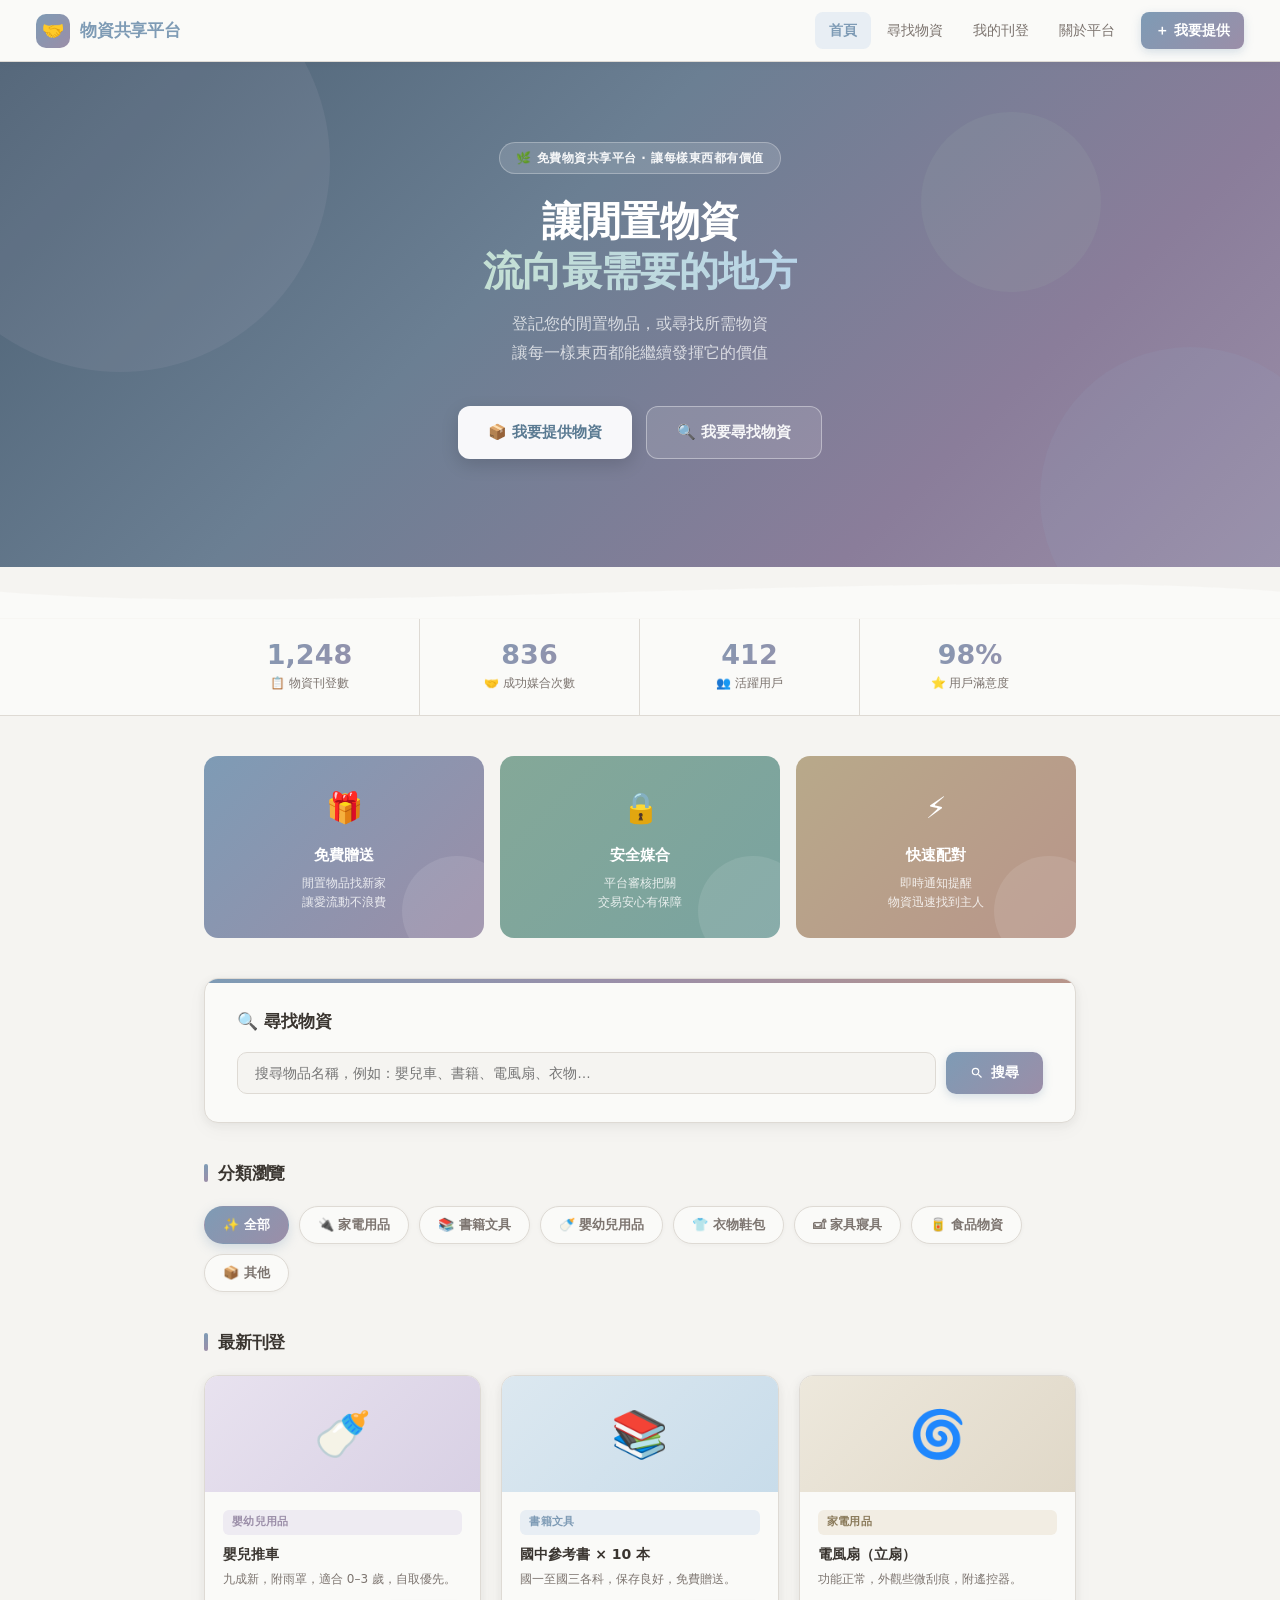
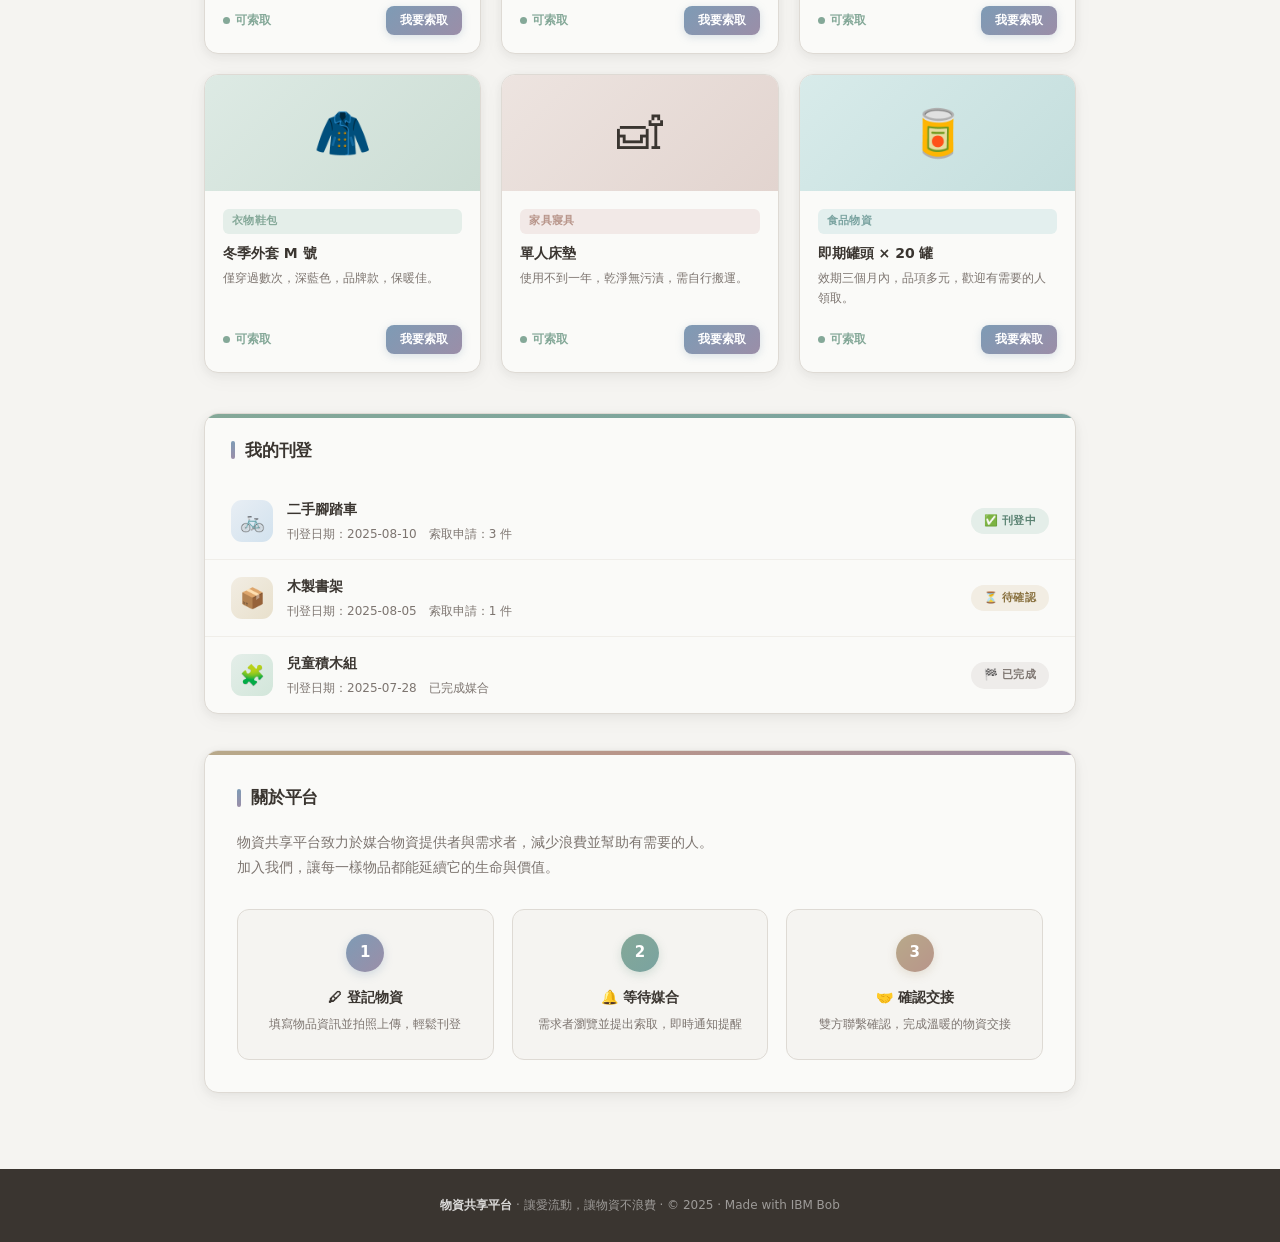
==== commit 38832a25: "feat: add donate page, search page with 100 items, morandi colors, inter-page links" ====
--- a/index.html
+++ b/index.html
@@ -2,115 +2,784 @@
 <html lang="zh-TW">
 <head>
 <meta charset="UTF-8">
-<meta name="viewport" content="width=device-width, initial-scale=1">
-<title>物資共享平台 — 首頁</title>
-<link rel="preconnect" href="https://fonts.googleapis.com">
-<link href="https://fonts.googleapis.com/css2?family=Noto+Sans+TC:wght@400;500;600;700;800&display=swap" rel="stylesheet">
-<link rel="stylesheet" href="css/style.css">
+<meta name="viewport" content="width=device-width, initial-scale=1.0">
+<title>物資共享平台</title>
+<style>
+  :root {
+    /* ── 莫蘭迪色盤 ── */
+    --m-blue:    #7e9bb5;
+    --m-blue-l:  #e8eef4;
+    --m-purple:  #9b8ea8;
+    --m-purple-l:#eeebf2;
+    --m-green:   #84a898;
+    --m-green-l: #e4eee9;
+    --m-rose:    #b8958a;
+    --m-rose-l:  #f2e9e7;
+    --m-sand:    #b8a98a;
+    --m-sand-l:  #f2ede3;
+    --m-teal:    #7aa3a0;
+    --m-teal-l:  #e3efee;
+    --m-sage:    #8fa882;
+    --m-sage-l:  #e8f0e4;
+
+    --bg:      #f5f4f1;
+    --surface: #fafaf8;
+    --border:  #dedad4;
+    --text:    #3a3530;
+    --muted:   #7d7570;
+    --radius:  14px;
+    --shadow:  0 2px 8px rgba(58,53,48,.06), 0 6px 20px rgba(58,53,48,.04);
+    --shadow-hover: 0 8px 28px rgba(126,155,181,.22);
+  }
+  * { box-sizing: border-box; margin: 0; padding: 0; }
+  body {
+    font-family: -apple-system, "Segoe UI", "Noto Sans TC", system-ui, sans-serif;
+    font-size: 15px;
+    line-height: 1.7;
+    background: var(--bg);
+    color: var(--text);
+  }
+
+  /* ── Header ── */
+  header {
+    background: rgba(250,250,248,.94);
+    backdrop-filter: blur(14px);
+    border-bottom: 1px solid var(--border);
+    padding: 0 36px;
+    display: flex;
+    align-items: center;
+    justify-content: space-between;
+    height: 62px;
+    position: sticky;
+    top: 0;
+    z-index: 200;
+    box-shadow: 0 1px 10px rgba(58,53,48,.05);
+  }
+  .logo {
+    display: flex;
+    align-items: center;
+    gap: 10px;
+    font-size: 17px;
+    font-weight: 800;
+    color: var(--m-blue);
+    letter-spacing: -0.2px;
+    text-decoration: none;
+  }
+  .logo-icon {
+    width: 34px; height: 34px;
+    background: linear-gradient(135deg, var(--m-blue), var(--m-purple));
+    border-radius: 10px;
+    display: flex; align-items: center; justify-content: center;
+    font-size: 18px;
+  }
+  nav { display: flex; align-items: center; gap: 2px; }
+  nav a {
+    text-decoration: none;
+    color: var(--muted);
+    padding: 7px 14px;
+    border-radius: 8px;
+    font-size: 14px;
+    font-weight: 500;
+    transition: background .15s, color .15s;
+  }
+  nav a:hover { background: var(--m-blue-l); color: var(--m-blue); }
+  nav a.active { background: var(--m-blue-l); color: var(--m-blue); font-weight: 700; }
+  .nav-donate {
+    background: linear-gradient(135deg, var(--m-blue), var(--m-purple)) !important;
+    color: #fff !important;
+    margin-left: 10px;
+    font-weight: 700 !important;
+    box-shadow: 0 3px 10px rgba(126,155,181,.3);
+  }
+  .nav-donate:hover { opacity: .88; transform: translateY(-1px); }
+
+  /* ── Hero ── */
+  .hero {
+    background: linear-gradient(135deg, #4a5f72 0%, #6b7f93 40%, #8a7d9a 75%, #9b8ea8 100%);
+    padding: 80px 24px 108px;
+    text-align: center;
+    position: relative;
+    overflow: hidden;
+  }
+  .hero-circles { position: absolute; inset: 0; pointer-events: none; }
+  .hero-circles span {
+    position: absolute;
+    border-radius: 50%;
+    opacity: .1;
+  }
+  .hero-circles span:nth-child(1) { width:420px;height:420px;background:#c4b8cc;top:-110px;left:-90px; }
+  .hero-circles span:nth-child(2) { width:300px;height:300px;background:#8fb4c8;bottom:-80px;right:-60px; }
+  .hero-circles span:nth-child(3) { width:180px;height:180px;background:#a8c4b4;top:50px;right:14%; }
+  .hero-badge {
+    display: inline-flex;
+    align-items: center;
+    gap: 6px;
+    background: rgba(255,255,255,.14);
+    border: 1px solid rgba(255,255,255,.28);
+    color: rgba(255,255,255,.92);
+    font-size: 12px;
+    font-weight: 600;
+    padding: 5px 16px;
+    border-radius: 20px;
+    margin-bottom: 22px;
+    letter-spacing: 0.5px;
+  }
+  .hero h1 {
+    font-size: 40px;
+    font-weight: 900;
+    color: #fff;
+    margin-bottom: 14px;
+    letter-spacing: -0.8px;
+    line-height: 1.25;
+  }
+  .hero h1 em {
+    font-style: normal;
+    background: linear-gradient(90deg, #c4e0d4, #b8d4e8);
+    -webkit-background-clip: text;
+    -webkit-text-fill-color: transparent;
+    background-clip: text;
+  }
+  .hero p { color: rgba(255,255,255,.72); font-size: 16px; margin-bottom: 38px; line-height: 1.8; }
+  .hero-actions { display: flex; gap: 14px; justify-content: center; flex-wrap: wrap; }
+  .btn-primary {
+    background: rgba(255,255,255,.95);
+    color: #5a7a92;
+    border: none;
+    padding: 13px 30px;
+    border-radius: 12px;
+    font-size: 15px;
+    font-weight: 800;
+    cursor: pointer;
+    text-decoration: none;
+    display: inline-flex;
+    align-items: center;
+    gap: 8px;
+    box-shadow: 0 6px 18px rgba(0,0,0,.14);
+    transition: transform .18s, box-shadow .18s;
+  }
+  .btn-primary:hover { transform: translateY(-3px); box-shadow: 0 10px 26px rgba(0,0,0,.18); }
+  .btn-secondary {
+    background: rgba(255,255,255,.12);
+    color: rgba(255,255,255,.92);
+    border: 1.5px solid rgba(255,255,255,.38);
+    padding: 13px 30px;
+    border-radius: 12px;
+    font-size: 15px;
+    font-weight: 700;
+    cursor: pointer;
+    text-decoration: none;
+    display: inline-flex;
+    align-items: center;
+    gap: 8px;
+    transition: background .15s, transform .18s;
+  }
+  .btn-secondary:hover { background: rgba(255,255,255,.22); transform: translateY(-2px); }
+
+  /* ── Wave ── */
+  .wave { margin-top: -2px; line-height: 0; }
+  .wave svg { display: block; width: 100%; }
+
+  /* ── Stats Bar ── */
+  .stats-bar {
+    background: var(--surface);
+    border-bottom: 1px solid var(--border);
+    padding: 0 24px;
+  }
+  .stats-inner {
+    max-width: 920px;
+    margin: 0 auto;
+    display: flex;
+    justify-content: center;
+  }
+  .stat-item {
+    flex: 1; max-width: 220px;
+    text-align: center;
+    padding: 22px 16px;
+    border-right: 1px solid var(--border);
+  }
+  .stat-item:last-child { border-right: none; }
+  .stat-number {
+    font-size: 27px;
+    font-weight: 900;
+    line-height: 1;
+    background: linear-gradient(135deg, var(--m-blue), var(--m-purple));
+    -webkit-background-clip: text;
+    -webkit-text-fill-color: transparent;
+    background-clip: text;
+  }
+  .stat-label { font-size: 12px; color: var(--muted); margin-top: 5px; }
+
+  /* ── Main ── */
+  .container { max-width: 920px; margin: 0 auto; padding: 40px 24px; }
+
+  /* ── Feature Banner ── */
+  .feature-banner {
+    display: grid;
+    grid-template-columns: repeat(3, 1fr);
+    gap: 16px;
+    margin-bottom: 40px;
+  }
+  .feature-card {
+    border-radius: var(--radius);
+    padding: 26px 20px;
+    text-align: center;
+    color: #fff;
+    position: relative;
+    overflow: hidden;
+  }
+  .feature-card::before {
+    content: '';
+    position: absolute;
+    width: 110px; height: 110px;
+    border-radius: 50%;
+    background: rgba(255,255,255,.1);
+    bottom: -28px; right: -28px;
+  }
+  .feature-card.c1 { background: linear-gradient(135deg, #7e9bb5, #9b8ea8); }
+  .feature-card.c2 { background: linear-gradient(135deg, #84a898, #7aa3a0); }
+  .feature-card.c3 { background: linear-gradient(135deg, #b8a98a, #b8958a); }
+  .feature-card .fc-icon { font-size: 30px; margin-bottom: 10px; }
+  .feature-card h4 { font-size: 15px; font-weight: 800; margin-bottom: 5px; }
+  .feature-card p  { font-size: 12px; opacity: .82; line-height: 1.6; }
+
+  /* ── Search ── */
+  .search-section {
+    background: var(--surface);
+    border: 1.5px solid var(--border);
+    border-radius: var(--radius);
+    padding: 28px 32px;
+    margin-bottom: 36px;
+    box-shadow: var(--shadow);
+    position: relative;
+    overflow: hidden;
+  }
+  .search-section::before {
+    content: '';
+    position: absolute;
+    top: 0; left: 0; right: 0;
+    height: 4px;
+    background: linear-gradient(90deg, var(--m-blue), var(--m-purple), var(--m-rose));
+  }
+  .search-section h2 { font-size: 17px; font-weight: 800; margin-bottom: 16px; }
+  .search-bar { display: flex; gap: 10px; }
+  .search-bar input {
+    flex: 1;
+    border: 1.5px solid var(--border);
+    border-radius: 10px;
+    padding: 12px 17px;
+    font-size: 14px;
+    background: var(--bg);
+    outline: none;
+    color: var(--text);
+    transition: border-color .15s, box-shadow .15s;
+  }
+  .search-bar input:focus {
+    border-color: var(--m-blue);
+    background: #fff;
+    box-shadow: 0 0 0 3px rgba(126,155,181,.14);
+  }
+  .search-bar button {
+    background: linear-gradient(135deg, var(--m-blue), var(--m-purple));
+    color: #fff;
+    border: none;
+    padding: 12px 24px;
+    border-radius: 10px;
+    font-size: 14px;
+    font-weight: 700;
+    cursor: pointer;
+    display: flex;
+    align-items: center;
+    gap: 7px;
+    transition: opacity .15s, transform .15s;
+    box-shadow: 0 3px 10px rgba(126,155,181,.3);
+  }
+  .search-bar button:hover { opacity: .88; transform: translateY(-1px); }
+
+  /* ── Section Title ── */
+  .section-title {
+    font-size: 17px;
+    font-weight: 800;
+    margin-bottom: 18px;
+    color: var(--text);
+    display: flex;
+    align-items: center;
+    gap: 10px;
+    letter-spacing: -0.2px;
+  }
+  .section-title::before {
+    content: '';
+    display: inline-block;
+    width: 4px; height: 18px;
+    background: linear-gradient(180deg, var(--m-blue), var(--m-purple));
+    border-radius: 3px;
+    flex-shrink: 0;
+  }
+
+  /* ── Categories ── */
+  .categories { display: flex; flex-wrap: wrap; gap: 10px; margin-bottom: 36px; }
+  .category-tag {
+    background: var(--surface);
+    border: 1.5px solid var(--border);
+    border-radius: 24px;
+    padding: 7px 18px;
+    font-size: 13px;
+    font-weight: 600;
+    color: var(--muted);
+    cursor: pointer;
+    text-decoration: none;
+    transition: all .18s;
+    box-shadow: 0 1px 4px rgba(58,53,48,.04);
+  }
+  .category-tag:hover {
+    border-color: var(--m-blue);
+    color: var(--m-blue);
+    background: var(--m-blue-l);
+    transform: translateY(-2px);
+    box-shadow: 0 4px 12px rgba(126,155,181,.18);
+  }
+  .category-tag.active {
+    background: linear-gradient(135deg, var(--m-blue), var(--m-purple));
+    border-color: transparent;
+    color: #fff;
+    font-weight: 700;
+    box-shadow: 0 4px 12px rgba(126,155,181,.3);
+  }
+
+  /* ── Item Cards ── */
+  .items-grid {
+    display: grid;
+    grid-template-columns: repeat(auto-fill, minmax(205px, 1fr));
+    gap: 20px;
+    margin-bottom: 40px;
+  }
+  .item-card {
+    background: var(--surface);
+    border: 1.5px solid var(--border);
+    border-radius: var(--radius);
+    overflow: hidden;
+    cursor: pointer;
+    box-shadow: var(--shadow);
+    transition: transform .2s, box-shadow .2s, border-color .2s;
+    display: flex;
+    flex-direction: column;
+  }
+  .item-card:hover {
+    transform: translateY(-5px);
+    box-shadow: var(--shadow-hover);
+    border-color: var(--m-blue);
+  }
+  .item-thumb {
+    height: 116px;
+    display: flex;
+    align-items: center;
+    justify-content: center;
+    font-size: 46px;
+  }
+  .item-thumb.t-purple { background: linear-gradient(135deg, #e8e2ef, #d8d0e4); }
+  .item-thumb.t-blue   { background: linear-gradient(135deg, #dce8f0, #c8dcea); }
+  .item-thumb.t-sand   { background: linear-gradient(135deg, #ede8dc, #e0d8c8); }
+  .item-thumb.t-green  { background: linear-gradient(135deg, #ddeae4, #ccddd4); }
+  .item-thumb.t-rose   { background: linear-gradient(135deg, #ede4e0, #e2d4cf); }
+  .item-thumb.t-teal   { background: linear-gradient(135deg, #d8ebea, #c4dedd); }
+  .item-body { padding: 18px; flex: 1; display: flex; flex-direction: column; }
+  .item-tag {
+    font-size: 11px;
+    font-weight: 700;
+    border-radius: 6px;
+    padding: 3px 9px;
+    display: inline-block;
+    margin-bottom: 10px;
+    letter-spacing: 0.3px;
+  }
+  .item-tag.purple { color: var(--m-purple); background: var(--m-purple-l); }
+  .item-tag.blue   { color: var(--m-blue);   background: var(--m-blue-l);   }
+  .item-tag.sand   { color: #8a7a5a;         background: var(--m-sand-l);   }
+  .item-tag.green  { color: var(--m-green);  background: var(--m-green-l);  }
+  .item-tag.rose   { color: var(--m-rose);   background: var(--m-rose-l);   }
+  .item-tag.teal   { color: var(--m-teal);   background: var(--m-teal-l);   }
+  .item-card h3 { font-size: 14px; font-weight: 800; margin-bottom: 6px; line-height: 1.4; color: var(--text); }
+  .item-card p  { font-size: 12px; color: var(--muted); margin-bottom: 16px; flex: 1; line-height: 1.65; }
+  .item-footer  { display: flex; align-items: center; justify-content: space-between; font-size: 12px; }
+  .item-status  { display: inline-flex; align-items: center; gap: 5px; font-weight: 600; color: var(--m-green); }
+  .dot { width: 7px; height: 7px; border-radius: 50%; background: var(--m-green); }
+  .request-btn {
+    background: linear-gradient(135deg, var(--m-blue), var(--m-purple));
+    color: #fff;
+    border: none;
+    padding: 6px 14px;
+    border-radius: 8px;
+    font-size: 12px;
+    font-weight: 700;
+    cursor: pointer;
+    transition: opacity .15s, transform .15s;
+    box-shadow: 0 2px 8px rgba(126,155,181,.28);
+  }
+  .request-btn:hover { opacity: .88; transform: translateY(-1px); }
+
+  /* ── My Listings ── */
+  .my-listings {
+    background: var(--surface);
+    border: 1.5px solid var(--border);
+    border-radius: var(--radius);
+    overflow: hidden;
+    margin-bottom: 36px;
+    box-shadow: var(--shadow);
+    position: relative;
+  }
+  .my-listings::before {
+    content: '';
+    position: absolute;
+    top: 0; left: 0; right: 0;
+    height: 4px;
+    background: linear-gradient(90deg, var(--m-green), var(--m-teal));
+  }
+  .my-listings-header { padding: 22px 26px 0; }
+  .listing-row {
+    display: flex;
+    align-items: center;
+    justify-content: space-between;
+    padding: 15px 26px;
+    border-bottom: 1px solid #f0eee9;
+    font-size: 14px;
+    transition: background .12s;
+  }
+  .listing-row:hover { background: #faf9f6; }
+  .listing-row:last-child { border-bottom: none; }
+  .listing-left { display: flex; align-items: center; gap: 14px; }
+  .listing-icon {
+    width: 42px; height: 42px;
+    border-radius: 11px;
+    display: flex; align-items: center; justify-content: center;
+    font-size: 20px;
+    flex-shrink: 0;
+  }
+  .listing-icon.i1 { background: linear-gradient(135deg, var(--m-blue-l), #d2e2ee); }
+  .listing-icon.i2 { background: linear-gradient(135deg, var(--m-sand-l), #e8e0cc); }
+  .listing-icon.i3 { background: linear-gradient(135deg, var(--m-green-l), #d2e6da); }
+  .listing-name { font-weight: 800; font-size: 14px; }
+  .listing-meta { color: var(--muted); font-size: 12px; margin-top: 2px; }
+  .badge {
+    font-size: 11px;
+    padding: 4px 13px;
+    border-radius: 20px;
+    font-weight: 700;
+    letter-spacing: 0.3px;
+  }
+  .badge-green  { background: var(--m-green-l);  color: #5a8272; }
+  .badge-yellow { background: var(--m-sand-l);   color: #8a7240; }
+  .badge-gray   { background: #eeecea;            color: var(--muted); }
+
+  /* ── About ── */
+  .about-section {
+    background: var(--surface);
+    border: 1.5px solid var(--border);
+    border-radius: var(--radius);
+    padding: 32px;
+    margin-bottom: 36px;
+    box-shadow: var(--shadow);
+    position: relative;
+    overflow: hidden;
+  }
+  .about-section::before {
+    content: '';
+    position: absolute;
+    top: 0; left: 0; right: 0;
+    height: 4px;
+    background: linear-gradient(90deg, var(--m-sand), var(--m-rose), var(--m-purple));
+  }
+  .about-desc { color: var(--muted); font-size: 14px; margin: 12px 0 28px; line-height: 1.8; }
+  .about-steps { display: flex; gap: 18px; flex-wrap: wrap; }
+  .about-step {
+    flex: 1;
+    min-width: 150px;
+    background: var(--bg);
+    border-radius: 12px;
+    padding: 24px 18px;
+    text-align: center;
+    border: 1.5px solid var(--border);
+    transition: border-color .15s, transform .18s;
+  }
+  .about-step:hover { border-color: var(--m-blue); transform: translateY(-3px); }
+  .step-number {
+    width: 38px; height: 38px;
+    border-radius: 50%;
+    color: #fff;
+    font-size: 15px;
+    font-weight: 900;
+    display: flex;
+    align-items: center;
+    justify-content: center;
+    margin: 0 auto 14px;
+  }
+  .step-number.s1 { background: linear-gradient(135deg, var(--m-blue), var(--m-purple)); box-shadow: 0 3px 10px rgba(126,155,181,.3); }
+  .step-number.s2 { background: linear-gradient(135deg, var(--m-green), var(--m-teal)); box-shadow: 0 3px 10px rgba(132,168,152,.3); }
+  .step-number.s3 { background: linear-gradient(135deg, var(--m-sand), var(--m-rose)); box-shadow: 0 3px 10px rgba(184,169,138,.3); }
+  .about-step h4 { font-size: 14px; font-weight: 800; margin-bottom: 6px; }
+  .about-step p  { font-size: 12px; color: var(--muted); line-height: 1.65; }
+
+  /* ── Footer ── */
+  footer {
+    background: #3a3530;
+    color: rgba(255,255,255,.5);
+    text-align: center;
+    font-size: 12px;
+    padding: 26px 24px;
+  }
+  footer strong { color: rgba(255,255,255,.82); }
+</style>
 </head>
 <body>
 
-<!-- Navbar -->
-<nav class="navbar">
-  <div class="container">
-    <a class="nav-brand" href="index.html"><span>🌱</span> 物資共享平台</a>
-    <div class="nav-toggle" id="navToggle"><span></span><span></span><span></span></div>
-    <div class="nav-links" id="navLinks">
-      <a href="index.html">首頁</a>
-      <a href="browse.html">尋找物資</a>
-      <a href="my-listings.html">我的刊登</a>
-      <a href="about.html">關於平台</a>
-      <a href="donate.html" class="btn-nav">＋ 提供物資</a>
-    </div>
+<header>
+  <a class="logo" href="#">
+    <div class="logo-icon">🤝</div>
+    物資共享平台
+  </a>
+  <nav>
+    <a href="#" class="active">首頁</a>
+    <a href="#search">尋找物資</a>
+    <a href="#my-listings">我的刊登</a>
+    <a href="#about">關於平台</a>
+    <a href="donate.html" class="nav-donate">＋ 我要提供</a>
+  </nav>
+</header>
+
+<div class="hero">
+  <div class="hero-circles"><span></span><span></span><span></span></div>
+  <div class="hero-badge">🌿 免費物資共享平台 · 讓每樣東西都有價值</div>
+  <h1>讓閒置物資<br><em>流向最需要的地方</em></h1>
+  <p>登記您的閒置物品，或尋找所需物資<br>讓每一樣東西都能繼續發揮它的價值</p>
+  <div class="hero-actions">
+    <a href="donate.html" class="btn-primary">📦 我要提供物資</a>
+    <a href="search.html" class="btn-secondary">🔍 我要尋找物資</a>
   </div>
-</nav>
-
-<main>
-  <div class="container">
-
-    <!-- Hero -->
-    <section class="hero">
-      <h1>讓閒置物資找到需要的人</h1>
-      <p>免費刊登你不再需要的物品，或瀏覽社區共享的好物。一起讓資源流動，減少浪費。</p>
-      <div class="hero-actions">
-        <a href="browse.html" class="btn btn-primary btn-lg">🔍 瀏覽物資</a>
-        <a href="donate.html" class="btn btn-outline btn-lg">📦 我要提供</a>
-      </div>
-    </section>
-
-    <!-- Stats -->
-    <div class="stats">
-      <div class="stat-card">
-        <div class="stat-num" id="statItems">0</div>
-        <div class="stat-label">刊登物品</div>
-      </div>
-      <div class="stat-card">
-        <div class="stat-num" id="statAvail">0</div>
-        <div class="stat-label">可索取物品</div>
-      </div>
-      <div class="stat-card">
-        <div class="stat-num" id="statCats">0</div>
-        <div class="stat-label">物品分類</div>
-      </div>
-    </div>
-
-    <!-- Recent items -->
-    <div class="section-header">
-      <h2 class="section-title">最新刊登</h2>
-      <a href="browse.html" class="btn btn-ghost btn-sm">查看全部 →</a>
-    </div>
-    <div class="grid-3" id="recentGrid">
-      <div class="empty-state"><div class="icon">⏳</div><p>載入中…</p></div>
-    </div>
-
-    <!-- How it works -->
-    <section style="margin-top:56px;">
-      <h2 class="section-title mb-24 text-center">怎麼使用？</h2>
-      <div class="grid-3">
-        <div class="card" style="text-align:center;padding:32px 20px;">
-          <div style="font-size:2.5rem;margin-bottom:12px;">📦</div>
-          <h3 style="font-weight:700;margin-bottom:8px;">1. 刊登物資</h3>
-          <p class="text-muted" style="font-size:.9rem;">填寫物品基本資訊，讓有需要的人找到你</p>
-        </div>
-        <div class="card" style="text-align:center;padding:32px 20px;">
-          <div style="font-size:2.5rem;margin-bottom:12px;">🔍</div>
-          <h3 style="font-weight:700;margin-bottom:8px;">2. 瀏覽 / 搜尋</h3>
-          <p class="text-muted" style="font-size:.9rem;">依分類或關鍵字快速找到你需要的物品</p>
-        </div>
-        <div class="card" style="text-align:center;padding:32px 20px;">
-          <div style="font-size:2.5rem;margin-bottom:12px;">🤝</div>
-          <h3 style="font-weight:700;margin-bottom:8px;">3. 提出索取</h3>
-          <p class="text-muted" style="font-size:.9rem;">送出申請，與提供者聯繫，完成物資流通</p>
-        </div>
-      </div>
-    </section>
-
+</div>
+
+<div class="wave">
+  <svg viewBox="0 0 1440 60" xmlns="http://www.w3.org/2000/svg" preserveAspectRatio="none">
+    <path d="M0,30 C360,60 1080,0 1440,30 L1440,60 L0,60 Z" fill="#fafaf8"/>
+  </svg>
+</div>
+
+<div class="stats-bar">
+  <div class="stats-inner">
+    <div class="stat-item">
+      <div class="stat-number">1,248</div>
+      <div class="stat-label">📋 物資刊登數</div>
+    </div>
+    <div class="stat-item">
+      <div class="stat-number">836</div>
+      <div class="stat-label">🤝 成功媒合次數</div>
+    </div>
+    <div class="stat-item">
+      <div class="stat-number">412</div>
+      <div class="stat-label">👥 活躍用戶</div>
+    </div>
+    <div class="stat-item">
+      <div class="stat-number">98%</div>
+      <div class="stat-label">⭐ 用戶滿意度</div>
+    </div>
   </div>
-</main>
+</div>
+
+<div class="container">
+
+  <div class="feature-banner">
+    <div class="feature-card c1">
+      <div class="fc-icon">🎁</div>
+      <h4>免費贈送</h4>
+      <p>閒置物品找新家<br>讓愛流動不浪費</p>
+    </div>
+    <div class="feature-card c2">
+      <div class="fc-icon">🔒</div>
+      <h4>安全媒合</h4>
+      <p>平台審核把關<br>交易安心有保障</p>
+    </div>
+    <div class="feature-card c3">
+      <div class="fc-icon">⚡</div>
+      <h4>快速配對</h4>
+      <p>即時通知提醒<br>物資迅速找到主人</p>
+    </div>
+  </div>
+
+  <div class="search-section" id="search">
+    <h2>🔍 尋找物資</h2>
+    <div class="search-bar">
+      <input type="text" id="homeSearch" placeholder="搜尋物品名稱，例如：嬰兒車、書籍、電風扇、衣物…" />
+      <button onclick="goSearch()">
+        <svg width="14" height="14" viewBox="0 0 24 24" fill="currentColor"><path d="M15.5 14h-.79l-.28-.27A6.471 6.471 0 0 0 16 9.5 6.5 6.5 0 1 0 9.5 16c1.61 0 3.09-.59 4.23-1.57l.27.28v.79l5 4.99L20.49 19l-4.99-5zm-6 0C7.01 14 5 11.99 5 9.5S7.01 5 9.5 5 14 7.01 14 9.5 11.99 14 9.5 14z"/></svg>
+        搜尋
+      </button>
+    </div>
+  </div>
+
+  <div class="section-title">分類瀏覽</div>
+  <div class="categories">
+    <a href="#" class="category-tag active">✨ 全部</a>
+    <a href="#" class="category-tag">🔌 家電用品</a>
+    <a href="#" class="category-tag">📚 書籍文具</a>
+    <a href="#" class="category-tag">🍼 嬰幼兒用品</a>
+    <a href="#" class="category-tag">👕 衣物鞋包</a>
+    <a href="#" class="category-tag">🛋 家具寢具</a>
+    <a href="#" class="category-tag">🥫 食品物資</a>
+    <a href="#" class="category-tag">📦 其他</a>
+  </div>
+
+  <div class="section-title">最新刊登</div>
+  <div class="items-grid">
+
+    <div class="item-card">
+      <div class="item-thumb t-purple">🍼</div>
+      <div class="item-body">
+        <span class="item-tag purple">嬰幼兒用品</span>
+        <h3>嬰兒推車</h3>
+        <p>九成新，附雨罩，適合 0–3 歲，自取優先。</p>
+        <div class="item-footer">
+          <span class="item-status"><span class="dot"></span>可索取</span>
+          <button class="request-btn">我要索取</button>
+        </div>
+      </div>
+    </div>
+
+    <div class="item-card">
+      <div class="item-thumb t-blue">📚</div>
+      <div class="item-body">
+        <span class="item-tag blue">書籍文具</span>
+        <h3>國中參考書 × 10 本</h3>
+        <p>國一至國三各科，保存良好，免費贈送。</p>
+        <div class="item-footer">
+          <span class="item-status"><span class="dot"></span>可索取</span>
+          <button class="request-btn">我要索取</button>
+        </div>
+      </div>
+    </div>
+
+    <div class="item-card">
+      <div class="item-thumb t-sand">🌀</div>
+      <div class="item-body">
+        <span class="item-tag sand">家電用品</span>
+        <h3>電風扇（立扇）</h3>
+        <p>功能正常，外觀些微刮痕，附遙控器。</p>
+        <div class="item-footer">
+          <span class="item-status"><span class="dot"></span>可索取</span>
+          <button class="request-btn">我要索取</button>
+        </div>
+      </div>
+    </div>
+
+    <div class="item-card">
+      <div class="item-thumb t-green">🧥</div>
+      <div class="item-body">
+        <span class="item-tag green">衣物鞋包</span>
+        <h3>冬季外套 M 號</h3>
+        <p>僅穿過數次，深藍色，品牌款，保暖佳。</p>
+        <div class="item-footer">
+          <span class="item-status"><span class="dot"></span>可索取</span>
+          <button class="request-btn">我要索取</button>
+        </div>
+      </div>
+    </div>
+
+    <div class="item-card">
+      <div class="item-thumb t-rose">🛋</div>
+      <div class="item-body">
+        <span class="item-tag rose">家具寢具</span>
+        <h3>單人床墊</h3>
+        <p>使用不到一年，乾淨無污漬，需自行搬運。</p>
+        <div class="item-footer">
+          <span class="item-status"><span class="dot"></span>可索取</span>
+          <button class="request-btn">我要索取</button>
+        </div>
+      </div>
+    </div>
+
+    <div class="item-card">
+      <div class="item-thumb t-teal">🥫</div>
+      <div class="item-body">
+        <span class="item-tag teal">食品物資</span>
+        <h3>即期罐頭 × 20 罐</h3>
+        <p>效期三個月內，品項多元，歡迎有需要的人領取。</p>
+        <div class="item-footer">
+          <span class="item-status"><span class="dot"></span>可索取</span>
+          <button class="request-btn">我要索取</button>
+        </div>
+      </div>
+    </div>
+
+  </div>
+
+  <div class="my-listings" id="my-listings">
+    <div class="my-listings-header">
+      <div class="section-title">我的刊登</div>
+    </div>
+    <div class="listing-row">
+      <div class="listing-left">
+        <div class="listing-icon i1">🚲</div>
+        <div>
+          <div class="listing-name">二手腳踏車</div>
+          <div class="listing-meta">刊登日期：2025-08-10　索取申請：3 件</div>
+        </div>
+      </div>
+      <span class="badge badge-green">✅ 刊登中</span>
+    </div>
+    <div class="listing-row">
+      <div class="listing-left">
+        <div class="listing-icon i2">📦</div>
+        <div>
+          <div class="listing-name">木製書架</div>
+          <div class="listing-meta">刊登日期：2025-08-05　索取申請：1 件</div>
+        </div>
+      </div>
+      <span class="badge badge-yellow">⏳ 待確認</span>
+    </div>
+    <div class="listing-row">
+      <div class="listing-left">
+        <div class="listing-icon i3">🧩</div>
+        <div>
+          <div class="listing-name">兒童積木組</div>
+          <div class="listing-meta">刊登日期：2025-07-28　已完成媒合</div>
+        </div>
+      </div>
+      <span class="badge badge-gray">🏁 已完成</span>
+    </div>
+  </div>
+
+  <div class="about-section" id="about">
+    <div class="section-title">關於平台</div>
+    <p class="about-desc">物資共享平台致力於媒合物資提供者與需求者，減少浪費並幫助有需要的人。<br>加入我們，讓每一樣物品都能延續它的生命與價值。</p>
+    <div class="about-steps">
+      <div class="about-step">
+        <div class="step-number s1">1</div>
+        <h4>🖊 登記物資</h4>
+        <p>填寫物品資訊並拍照上傳，輕鬆刊登</p>
+      </div>
+      <div class="about-step">
+        <div class="step-number s2">2</div>
+        <h4>🔔 等待媒合</h4>
+        <p>需求者瀏覽並提出索取，即時通知提醒</p>
+      </div>
+      <div class="about-step">
+        <div class="step-number s3">3</div>
+        <h4>🤝 確認交接</h4>
+        <p>雙方聯繫確認，完成溫暖的物資交接</p>
+      </div>
+    </div>
+  </div>
+
+</div>
 
 <footer>
-  <div class="container">© 2025 物資共享平台 — 讓每份資源都有意義</div>
+  <strong>物資共享平台</strong> · 讓愛流動，讓物資不浪費 · © 2025 · Made with IBM Bob
 </footer>
 
-<script src="js/main.js"></script>
 <script>
-(async function () {
-  const items = await fetchItems();
-  // Stats
-  const avail = items.filter(i => i.available);
-  const cats  = [...new Set(items.map(i => i.category))];
-  document.getElementById('statItems').textContent = items.length;
-  document.getElementById('statAvail').textContent = avail.length;
-  document.getElementById('statCats').textContent  = cats.length;
-  // Recent: latest 6 available items
-  const recent = avail.slice(0, 6);
-  const grid = document.getElementById('recentGrid');
-  if (recent.length === 0) {
-    grid.innerHTML = '<div class="empty-state"><div class="icon">📭</div><p>目前還沒有刊登物品</p></div>';
-  } else {
-    grid.innerHTML = recent.map(buildCard).join('');
-  }
-})();
+  function goSearch() {
+    const q = document.getElementById('homeSearch').value.trim();
+    window.location.href = 'search.html' + (q ? '?q=' + encodeURIComponent(q) : '');
+  }
+  document.getElementById('homeSearch').addEventListener('keydown', function(e) {
+    if (e.key === 'Enter') goSearch();
+  });
 </script>
 </body>
 </html>
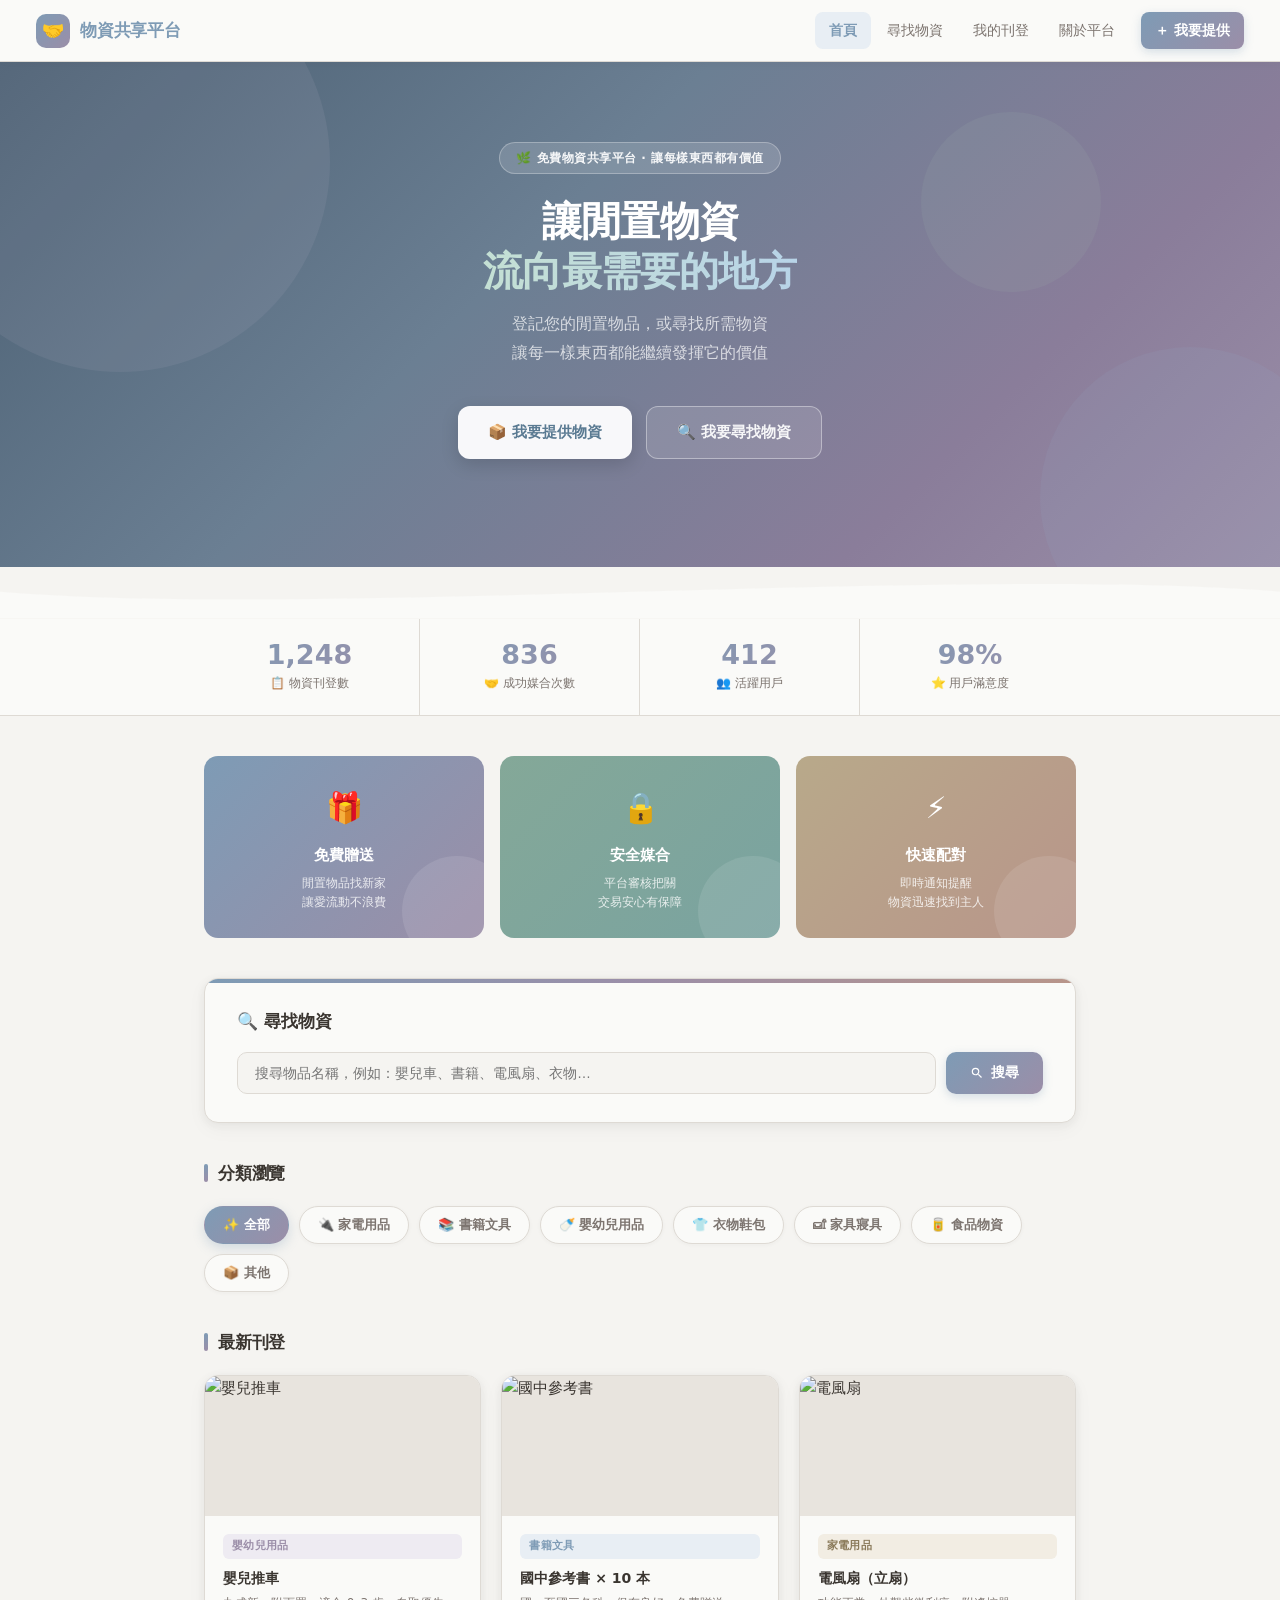
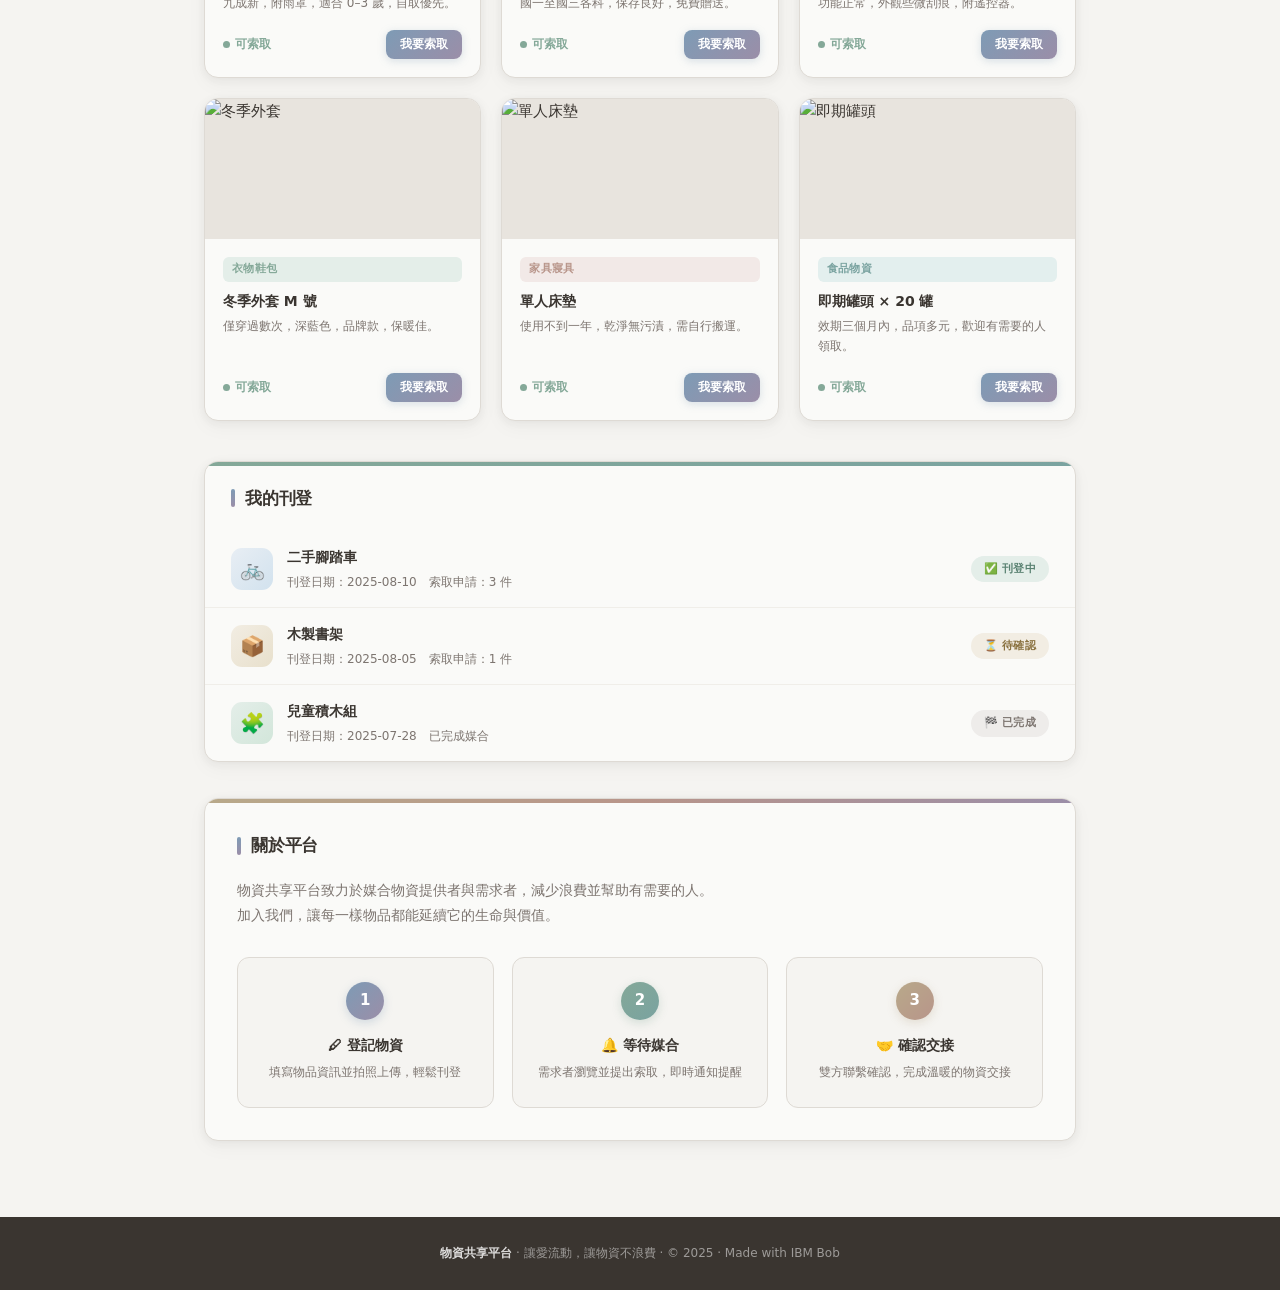
==== commit 0538eb80: "feat: real photos via picsum, category links to search, 100 items with filter" ====
--- a/index.html
+++ b/index.html
@@ -375,6 +375,13 @@
     justify-content: center;
     font-size: 46px;
   }
+  .item-thumb-img {
+    width: 100%;
+    height: 140px;
+    object-fit: cover;
+    display: block;
+    background: #e8e4de;
+  }
   .item-thumb.t-purple { background: linear-gradient(135deg, #e8e2ef, #d8d0e4); }
   .item-thumb.t-blue   { background: linear-gradient(135deg, #dce8f0, #c8dcea); }
   .item-thumb.t-sand   { background: linear-gradient(135deg, #ede8dc, #e0d8c8); }
@@ -615,21 +622,21 @@
 
   <div class="section-title">分類瀏覽</div>
   <div class="categories">
-    <a href="#" class="category-tag active">✨ 全部</a>
-    <a href="#" class="category-tag">🔌 家電用品</a>
-    <a href="#" class="category-tag">📚 書籍文具</a>
-    <a href="#" class="category-tag">🍼 嬰幼兒用品</a>
-    <a href="#" class="category-tag">👕 衣物鞋包</a>
-    <a href="#" class="category-tag">🛋 家具寢具</a>
-    <a href="#" class="category-tag">🥫 食品物資</a>
-    <a href="#" class="category-tag">📦 其他</a>
+    <a href="search.html" class="category-tag active">✨ 全部</a>
+    <a href="search.html?cat=家電用品" class="category-tag">🔌 家電用品</a>
+    <a href="search.html?cat=書籍文具" class="category-tag">📚 書籍文具</a>
+    <a href="search.html?cat=嬰幼兒用品" class="category-tag">🍼 嬰幼兒用品</a>
+    <a href="search.html?cat=衣物鞋包" class="category-tag">👕 衣物鞋包</a>
+    <a href="search.html?cat=家具寢具" class="category-tag">🛋 家具寢具</a>
+    <a href="search.html?cat=食品物資" class="category-tag">🥫 食品物資</a>
+    <a href="search.html?cat=其他" class="category-tag">📦 其他</a>
   </div>
 
   <div class="section-title">最新刊登</div>
   <div class="items-grid">
 
     <div class="item-card">
-      <div class="item-thumb t-purple">🍼</div>
+      <img class="item-thumb-img" src="https://picsum.photos/seed/baby1/400/260" alt="嬰兒推車" loading="lazy">
       <div class="item-body">
         <span class="item-tag purple">嬰幼兒用品</span>
         <h3>嬰兒推車</h3>
@@ -642,7 +649,7 @@
     </div>
 
     <div class="item-card">
-      <div class="item-thumb t-blue">📚</div>
+      <img class="item-thumb-img" src="https://picsum.photos/seed/book2/400/260" alt="國中參考書" loading="lazy">
       <div class="item-body">
         <span class="item-tag blue">書籍文具</span>
         <h3>國中參考書 × 10 本</h3>
@@ -655,7 +662,7 @@
     </div>
 
     <div class="item-card">
-      <div class="item-thumb t-sand">🌀</div>
+      <img class="item-thumb-img" src="https://picsum.photos/seed/elec3/400/260" alt="電風扇" loading="lazy">
       <div class="item-body">
         <span class="item-tag sand">家電用品</span>
         <h3>電風扇（立扇）</h3>
@@ -668,7 +675,7 @@
     </div>
 
     <div class="item-card">
-      <div class="item-thumb t-green">🧥</div>
+      <img class="item-thumb-img" src="https://picsum.photos/seed/cloth4/400/260" alt="冬季外套" loading="lazy">
       <div class="item-body">
         <span class="item-tag green">衣物鞋包</span>
         <h3>冬季外套 M 號</h3>
@@ -681,7 +688,7 @@
     </div>
 
     <div class="item-card">
-      <div class="item-thumb t-rose">🛋</div>
+      <img class="item-thumb-img" src="https://picsum.photos/seed/furn5/400/260" alt="單人床墊" loading="lazy">
       <div class="item-body">
         <span class="item-tag rose">家具寢具</span>
         <h3>單人床墊</h3>
@@ -694,7 +701,7 @@
     </div>
 
     <div class="item-card">
-      <div class="item-thumb t-teal">🥫</div>
+      <img class="item-thumb-img" src="https://picsum.photos/seed/food6/400/260" alt="即期罐頭" loading="lazy">
       <div class="item-body">
         <span class="item-tag teal">食品物資</span>
         <h3>即期罐頭 × 20 罐</h3>
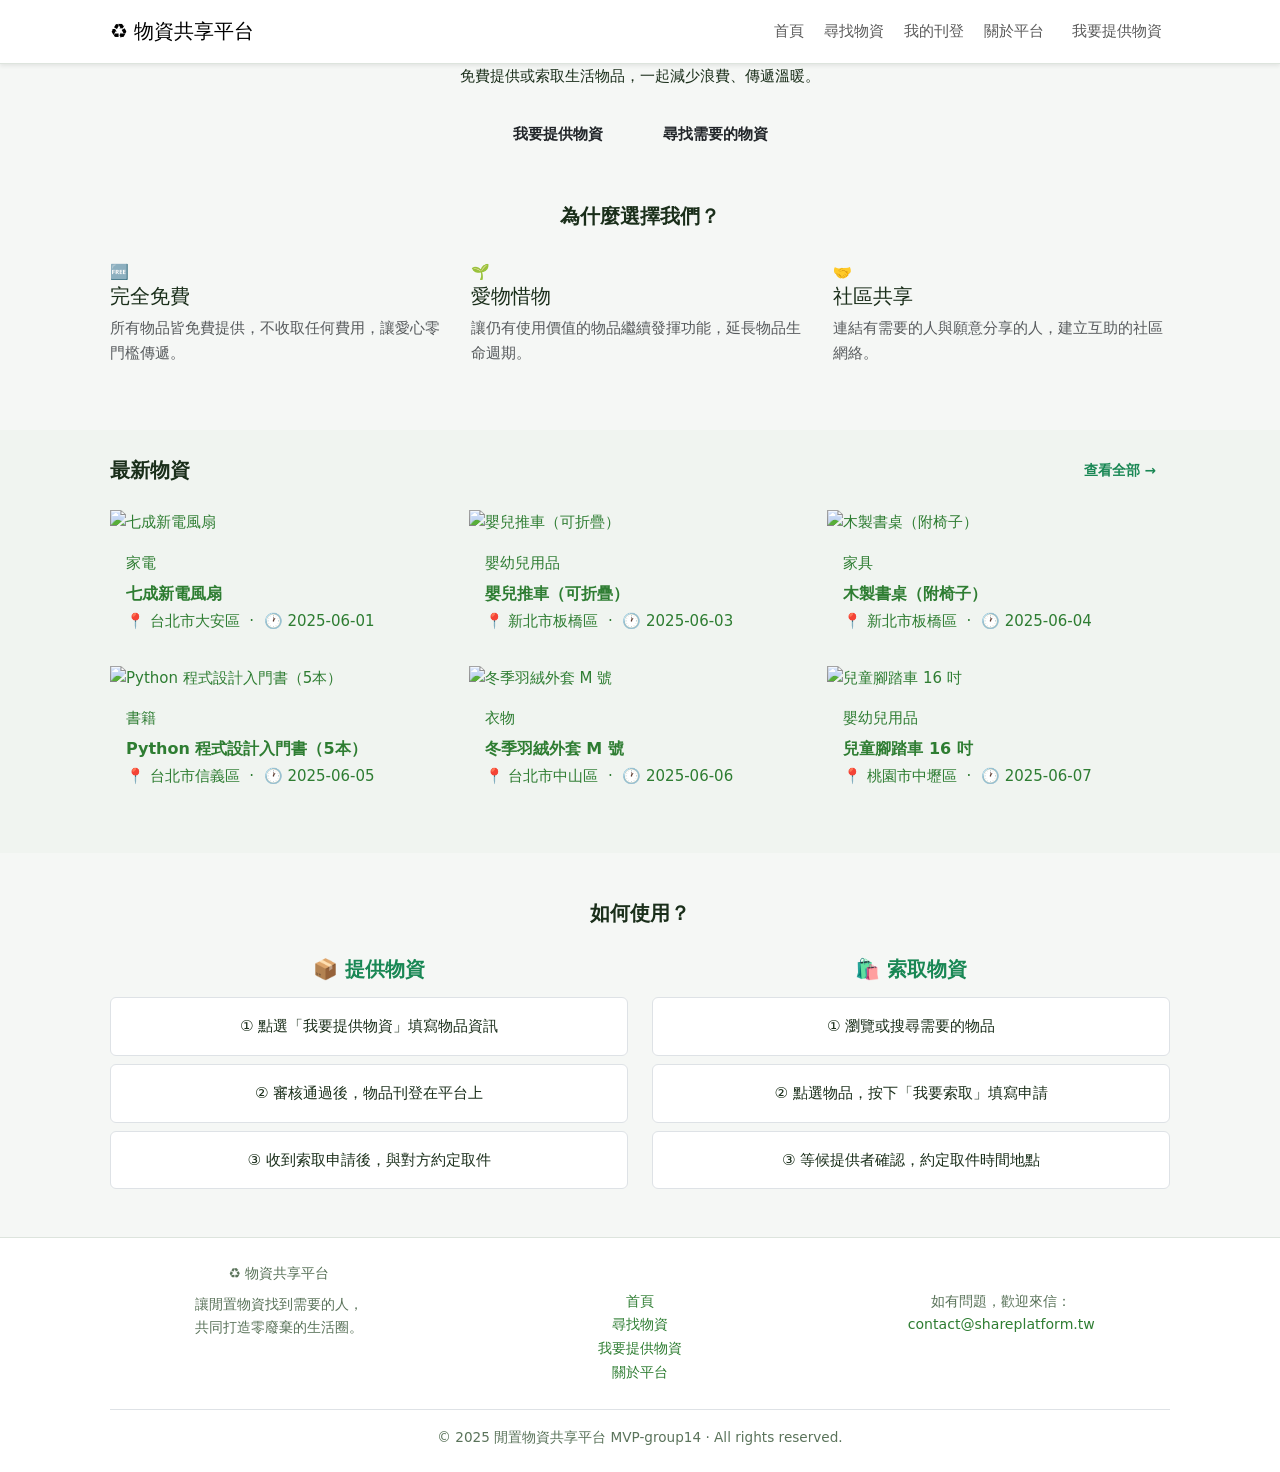
==== commit 56e5c795: "修復：改用內嵌資料，解決 file:// CORS 問題" ====
--- a/index.html
+++ b/index.html
@@ -1,792 +1,173 @@
 <!DOCTYPE html>
 <html lang="zh-TW">
 <head>
-<meta charset="UTF-8">
-<meta name="viewport" content="width=device-width, initial-scale=1.0">
-<title>物資共享平台</title>
-<style>
-  :root {
-    /* ── 莫蘭迪色盤 ── */
-    --m-blue:    #7e9bb5;
-    --m-blue-l:  #e8eef4;
-    --m-purple:  #9b8ea8;
-    --m-purple-l:#eeebf2;
-    --m-green:   #84a898;
-    --m-green-l: #e4eee9;
-    --m-rose:    #b8958a;
-    --m-rose-l:  #f2e9e7;
-    --m-sand:    #b8a98a;
-    --m-sand-l:  #f2ede3;
-    --m-teal:    #7aa3a0;
-    --m-teal-l:  #e3efee;
-    --m-sage:    #8fa882;
-    --m-sage-l:  #e8f0e4;
-
-    --bg:      #f5f4f1;
-    --surface: #fafaf8;
-    --border:  #dedad4;
-    --text:    #3a3530;
-    --muted:   #7d7570;
-    --radius:  14px;
-    --shadow:  0 2px 8px rgba(58,53,48,.06), 0 6px 20px rgba(58,53,48,.04);
-    --shadow-hover: 0 8px 28px rgba(126,155,181,.22);
-  }
-  * { box-sizing: border-box; margin: 0; padding: 0; }
-  body {
-    font-family: -apple-system, "Segoe UI", "Noto Sans TC", system-ui, sans-serif;
-    font-size: 15px;
-    line-height: 1.7;
-    background: var(--bg);
-    color: var(--text);
-  }
-
-  /* ── Header ── */
-  header {
-    background: rgba(250,250,248,.94);
-    backdrop-filter: blur(14px);
-    border-bottom: 1px solid var(--border);
-    padding: 0 36px;
-    display: flex;
-    align-items: center;
-    justify-content: space-between;
-    height: 62px;
-    position: sticky;
-    top: 0;
-    z-index: 200;
-    box-shadow: 0 1px 10px rgba(58,53,48,.05);
-  }
-  .logo {
-    display: flex;
-    align-items: center;
-    gap: 10px;
-    font-size: 17px;
-    font-weight: 800;
-    color: var(--m-blue);
-    letter-spacing: -0.2px;
-    text-decoration: none;
-  }
-  .logo-icon {
-    width: 34px; height: 34px;
-    background: linear-gradient(135deg, var(--m-blue), var(--m-purple));
-    border-radius: 10px;
-    display: flex; align-items: center; justify-content: center;
-    font-size: 18px;
-  }
-  nav { display: flex; align-items: center; gap: 2px; }
-  nav a {
-    text-decoration: none;
-    color: var(--muted);
-    padding: 7px 14px;
-    border-radius: 8px;
-    font-size: 14px;
-    font-weight: 500;
-    transition: background .15s, color .15s;
-  }
-  nav a:hover { background: var(--m-blue-l); color: var(--m-blue); }
-  nav a.active { background: var(--m-blue-l); color: var(--m-blue); font-weight: 700; }
-  .nav-donate {
-    background: linear-gradient(135deg, var(--m-blue), var(--m-purple)) !important;
-    color: #fff !important;
-    margin-left: 10px;
-    font-weight: 700 !important;
-    box-shadow: 0 3px 10px rgba(126,155,181,.3);
-  }
-  .nav-donate:hover { opacity: .88; transform: translateY(-1px); }
-
-  /* ── Hero ── */
-  .hero {
-    background: linear-gradient(135deg, #4a5f72 0%, #6b7f93 40%, #8a7d9a 75%, #9b8ea8 100%);
-    padding: 80px 24px 108px;
-    text-align: center;
-    position: relative;
-    overflow: hidden;
-  }
-  .hero-circles { position: absolute; inset: 0; pointer-events: none; }
-  .hero-circles span {
-    position: absolute;
-    border-radius: 50%;
-    opacity: .1;
-  }
-  .hero-circles span:nth-child(1) { width:420px;height:420px;background:#c4b8cc;top:-110px;left:-90px; }
-  .hero-circles span:nth-child(2) { width:300px;height:300px;background:#8fb4c8;bottom:-80px;right:-60px; }
-  .hero-circles span:nth-child(3) { width:180px;height:180px;background:#a8c4b4;top:50px;right:14%; }
-  .hero-badge {
-    display: inline-flex;
-    align-items: center;
-    gap: 6px;
-    background: rgba(255,255,255,.14);
-    border: 1px solid rgba(255,255,255,.28);
-    color: rgba(255,255,255,.92);
-    font-size: 12px;
-    font-weight: 600;
-    padding: 5px 16px;
-    border-radius: 20px;
-    margin-bottom: 22px;
-    letter-spacing: 0.5px;
-  }
-  .hero h1 {
-    font-size: 40px;
-    font-weight: 900;
-    color: #fff;
-    margin-bottom: 14px;
-    letter-spacing: -0.8px;
-    line-height: 1.25;
-  }
-  .hero h1 em {
-    font-style: normal;
-    background: linear-gradient(90deg, #c4e0d4, #b8d4e8);
-    -webkit-background-clip: text;
-    -webkit-text-fill-color: transparent;
-    background-clip: text;
-  }
-  .hero p { color: rgba(255,255,255,.72); font-size: 16px; margin-bottom: 38px; line-height: 1.8; }
-  .hero-actions { display: flex; gap: 14px; justify-content: center; flex-wrap: wrap; }
-  .btn-primary {
-    background: rgba(255,255,255,.95);
-    color: #5a7a92;
-    border: none;
-    padding: 13px 30px;
-    border-radius: 12px;
-    font-size: 15px;
-    font-weight: 800;
-    cursor: pointer;
-    text-decoration: none;
-    display: inline-flex;
-    align-items: center;
-    gap: 8px;
-    box-shadow: 0 6px 18px rgba(0,0,0,.14);
-    transition: transform .18s, box-shadow .18s;
-  }
-  .btn-primary:hover { transform: translateY(-3px); box-shadow: 0 10px 26px rgba(0,0,0,.18); }
-  .btn-secondary {
-    background: rgba(255,255,255,.12);
-    color: rgba(255,255,255,.92);
-    border: 1.5px solid rgba(255,255,255,.38);
-    padding: 13px 30px;
-    border-radius: 12px;
-    font-size: 15px;
-    font-weight: 700;
-    cursor: pointer;
-    text-decoration: none;
-    display: inline-flex;
-    align-items: center;
-    gap: 8px;
-    transition: background .15s, transform .18s;
-  }
-  .btn-secondary:hover { background: rgba(255,255,255,.22); transform: translateY(-2px); }
-
-  /* ── Wave ── */
-  .wave { margin-top: -2px; line-height: 0; }
-  .wave svg { display: block; width: 100%; }
-
-  /* ── Stats Bar ── */
-  .stats-bar {
-    background: var(--surface);
-    border-bottom: 1px solid var(--border);
-    padding: 0 24px;
-  }
-  .stats-inner {
-    max-width: 920px;
-    margin: 0 auto;
-    display: flex;
-    justify-content: center;
-  }
-  .stat-item {
-    flex: 1; max-width: 220px;
-    text-align: center;
-    padding: 22px 16px;
-    border-right: 1px solid var(--border);
-  }
-  .stat-item:last-child { border-right: none; }
-  .stat-number {
-    font-size: 27px;
-    font-weight: 900;
-    line-height: 1;
-    background: linear-gradient(135deg, var(--m-blue), var(--m-purple));
-    -webkit-background-clip: text;
-    -webkit-text-fill-color: transparent;
-    background-clip: text;
-  }
-  .stat-label { font-size: 12px; color: var(--muted); margin-top: 5px; }
-
-  /* ── Main ── */
-  .container { max-width: 920px; margin: 0 auto; padding: 40px 24px; }
-
-  /* ── Feature Banner ── */
-  .feature-banner {
-    display: grid;
-    grid-template-columns: repeat(3, 1fr);
-    gap: 16px;
-    margin-bottom: 40px;
-  }
-  .feature-card {
-    border-radius: var(--radius);
-    padding: 26px 20px;
-    text-align: center;
-    color: #fff;
-    position: relative;
-    overflow: hidden;
-  }
-  .feature-card::before {
-    content: '';
-    position: absolute;
-    width: 110px; height: 110px;
-    border-radius: 50%;
-    background: rgba(255,255,255,.1);
-    bottom: -28px; right: -28px;
-  }
-  .feature-card.c1 { background: linear-gradient(135deg, #7e9bb5, #9b8ea8); }
-  .feature-card.c2 { background: linear-gradient(135deg, #84a898, #7aa3a0); }
-  .feature-card.c3 { background: linear-gradient(135deg, #b8a98a, #b8958a); }
-  .feature-card .fc-icon { font-size: 30px; margin-bottom: 10px; }
-  .feature-card h4 { font-size: 15px; font-weight: 800; margin-bottom: 5px; }
-  .feature-card p  { font-size: 12px; opacity: .82; line-height: 1.6; }
-
-  /* ── Search ── */
-  .search-section {
-    background: var(--surface);
-    border: 1.5px solid var(--border);
-    border-radius: var(--radius);
-    padding: 28px 32px;
-    margin-bottom: 36px;
-    box-shadow: var(--shadow);
-    position: relative;
-    overflow: hidden;
-  }
-  .search-section::before {
-    content: '';
-    position: absolute;
-    top: 0; left: 0; right: 0;
-    height: 4px;
-    background: linear-gradient(90deg, var(--m-blue), var(--m-purple), var(--m-rose));
-  }
-  .search-section h2 { font-size: 17px; font-weight: 800; margin-bottom: 16px; }
-  .search-bar { display: flex; gap: 10px; }
-  .search-bar input {
-    flex: 1;
-    border: 1.5px solid var(--border);
-    border-radius: 10px;
-    padding: 12px 17px;
-    font-size: 14px;
-    background: var(--bg);
-    outline: none;
-    color: var(--text);
-    transition: border-color .15s, box-shadow .15s;
-  }
-  .search-bar input:focus {
-    border-color: var(--m-blue);
-    background: #fff;
-    box-shadow: 0 0 0 3px rgba(126,155,181,.14);
-  }
-  .search-bar button {
-    background: linear-gradient(135deg, var(--m-blue), var(--m-purple));
-    color: #fff;
-    border: none;
-    padding: 12px 24px;
-    border-radius: 10px;
-    font-size: 14px;
-    font-weight: 700;
-    cursor: pointer;
-    display: flex;
-    align-items: center;
-    gap: 7px;
-    transition: opacity .15s, transform .15s;
-    box-shadow: 0 3px 10px rgba(126,155,181,.3);
-  }
-  .search-bar button:hover { opacity: .88; transform: translateY(-1px); }
-
-  /* ── Section Title ── */
-  .section-title {
-    font-size: 17px;
-    font-weight: 800;
-    margin-bottom: 18px;
-    color: var(--text);
-    display: flex;
-    align-items: center;
-    gap: 10px;
-    letter-spacing: -0.2px;
-  }
-  .section-title::before {
-    content: '';
-    display: inline-block;
-    width: 4px; height: 18px;
-    background: linear-gradient(180deg, var(--m-blue), var(--m-purple));
-    border-radius: 3px;
-    flex-shrink: 0;
-  }
-
-  /* ── Categories ── */
-  .categories { display: flex; flex-wrap: wrap; gap: 10px; margin-bottom: 36px; }
-  .category-tag {
-    background: var(--surface);
-    border: 1.5px solid var(--border);
-    border-radius: 24px;
-    padding: 7px 18px;
-    font-size: 13px;
-    font-weight: 600;
-    color: var(--muted);
-    cursor: pointer;
-    text-decoration: none;
-    transition: all .18s;
-    box-shadow: 0 1px 4px rgba(58,53,48,.04);
-  }
-  .category-tag:hover {
-    border-color: var(--m-blue);
-    color: var(--m-blue);
-    background: var(--m-blue-l);
-    transform: translateY(-2px);
-    box-shadow: 0 4px 12px rgba(126,155,181,.18);
-  }
-  .category-tag.active {
-    background: linear-gradient(135deg, var(--m-blue), var(--m-purple));
-    border-color: transparent;
-    color: #fff;
-    font-weight: 700;
-    box-shadow: 0 4px 12px rgba(126,155,181,.3);
-  }
-
-  /* ── Item Cards ── */
-  .items-grid {
-    display: grid;
-    grid-template-columns: repeat(auto-fill, minmax(205px, 1fr));
-    gap: 20px;
-    margin-bottom: 40px;
-  }
-  .item-card {
-    background: var(--surface);
-    border: 1.5px solid var(--border);
-    border-radius: var(--radius);
-    overflow: hidden;
-    cursor: pointer;
-    box-shadow: var(--shadow);
-    transition: transform .2s, box-shadow .2s, border-color .2s;
-    display: flex;
-    flex-direction: column;
-  }
-  .item-card:hover {
-    transform: translateY(-5px);
-    box-shadow: var(--shadow-hover);
-    border-color: var(--m-blue);
-  }
-  .item-thumb {
-    height: 116px;
-    display: flex;
-    align-items: center;
-    justify-content: center;
-    font-size: 46px;
-  }
-  .item-thumb-img {
-    width: 100%;
-    height: 140px;
-    object-fit: cover;
-    display: block;
-    background: #e8e4de;
-  }
-  .item-thumb.t-purple { background: linear-gradient(135deg, #e8e2ef, #d8d0e4); }
-  .item-thumb.t-blue   { background: linear-gradient(135deg, #dce8f0, #c8dcea); }
-  .item-thumb.t-sand   { background: linear-gradient(135deg, #ede8dc, #e0d8c8); }
-  .item-thumb.t-green  { background: linear-gradient(135deg, #ddeae4, #ccddd4); }
-  .item-thumb.t-rose   { background: linear-gradient(135deg, #ede4e0, #e2d4cf); }
-  .item-thumb.t-teal   { background: linear-gradient(135deg, #d8ebea, #c4dedd); }
-  .item-body { padding: 18px; flex: 1; display: flex; flex-direction: column; }
-  .item-tag {
-    font-size: 11px;
-    font-weight: 700;
-    border-radius: 6px;
-    padding: 3px 9px;
-    display: inline-block;
-    margin-bottom: 10px;
-    letter-spacing: 0.3px;
-  }
-  .item-tag.purple { color: var(--m-purple); background: var(--m-purple-l); }
-  .item-tag.blue   { color: var(--m-blue);   background: var(--m-blue-l);   }
-  .item-tag.sand   { color: #8a7a5a;         background: var(--m-sand-l);   }
-  .item-tag.green  { color: var(--m-green);  background: var(--m-green-l);  }
-  .item-tag.rose   { color: var(--m-rose);   background: var(--m-rose-l);   }
-  .item-tag.teal   { color: var(--m-teal);   background: var(--m-teal-l);   }
-  .item-card h3 { font-size: 14px; font-weight: 800; margin-bottom: 6px; line-height: 1.4; color: var(--text); }
-  .item-card p  { font-size: 12px; color: var(--muted); margin-bottom: 16px; flex: 1; line-height: 1.65; }
-  .item-footer  { display: flex; align-items: center; justify-content: space-between; font-size: 12px; }
-  .item-status  { display: inline-flex; align-items: center; gap: 5px; font-weight: 600; color: var(--m-green); }
-  .dot { width: 7px; height: 7px; border-radius: 50%; background: var(--m-green); }
-  .request-btn {
-    background: linear-gradient(135deg, var(--m-blue), var(--m-purple));
-    color: #fff;
-    border: none;
-    padding: 6px 14px;
-    border-radius: 8px;
-    font-size: 12px;
-    font-weight: 700;
-    cursor: pointer;
-    transition: opacity .15s, transform .15s;
-    box-shadow: 0 2px 8px rgba(126,155,181,.28);
-  }
-  .request-btn:hover { opacity: .88; transform: translateY(-1px); }
-
-  /* ── My Listings ── */
-  .my-listings {
-    background: var(--surface);
-    border: 1.5px solid var(--border);
-    border-radius: var(--radius);
-    overflow: hidden;
-    margin-bottom: 36px;
-    box-shadow: var(--shadow);
-    position: relative;
-  }
-  .my-listings::before {
-    content: '';
-    position: absolute;
-    top: 0; left: 0; right: 0;
-    height: 4px;
-    background: linear-gradient(90deg, var(--m-green), var(--m-teal));
-  }
-  .my-listings-header { padding: 22px 26px 0; }
-  .listing-row {
-    display: flex;
-    align-items: center;
-    justify-content: space-between;
-    padding: 15px 26px;
-    border-bottom: 1px solid #f0eee9;
-    font-size: 14px;
-    transition: background .12s;
-  }
-  .listing-row:hover { background: #faf9f6; }
-  .listing-row:last-child { border-bottom: none; }
-  .listing-left { display: flex; align-items: center; gap: 14px; }
-  .listing-icon {
-    width: 42px; height: 42px;
-    border-radius: 11px;
-    display: flex; align-items: center; justify-content: center;
-    font-size: 20px;
-    flex-shrink: 0;
-  }
-  .listing-icon.i1 { background: linear-gradient(135deg, var(--m-blue-l), #d2e2ee); }
-  .listing-icon.i2 { background: linear-gradient(135deg, var(--m-sand-l), #e8e0cc); }
-  .listing-icon.i3 { background: linear-gradient(135deg, var(--m-green-l), #d2e6da); }
-  .listing-name { font-weight: 800; font-size: 14px; }
-  .listing-meta { color: var(--muted); font-size: 12px; margin-top: 2px; }
-  .badge {
-    font-size: 11px;
-    padding: 4px 13px;
-    border-radius: 20px;
-    font-weight: 700;
-    letter-spacing: 0.3px;
-  }
-  .badge-green  { background: var(--m-green-l);  color: #5a8272; }
-  .badge-yellow { background: var(--m-sand-l);   color: #8a7240; }
-  .badge-gray   { background: #eeecea;            color: var(--muted); }
-
-  /* ── About ── */
-  .about-section {
-    background: var(--surface);
-    border: 1.5px solid var(--border);
-    border-radius: var(--radius);
-    padding: 32px;
-    margin-bottom: 36px;
-    box-shadow: var(--shadow);
-    position: relative;
-    overflow: hidden;
-  }
-  .about-section::before {
-    content: '';
-    position: absolute;
-    top: 0; left: 0; right: 0;
-    height: 4px;
-    background: linear-gradient(90deg, var(--m-sand), var(--m-rose), var(--m-purple));
-  }
-  .about-desc { color: var(--muted); font-size: 14px; margin: 12px 0 28px; line-height: 1.8; }
-  .about-steps { display: flex; gap: 18px; flex-wrap: wrap; }
-  .about-step {
-    flex: 1;
-    min-width: 150px;
-    background: var(--bg);
-    border-radius: 12px;
-    padding: 24px 18px;
-    text-align: center;
-    border: 1.5px solid var(--border);
-    transition: border-color .15s, transform .18s;
-  }
-  .about-step:hover { border-color: var(--m-blue); transform: translateY(-3px); }
-  .step-number {
-    width: 38px; height: 38px;
-    border-radius: 50%;
-    color: #fff;
-    font-size: 15px;
-    font-weight: 900;
-    display: flex;
-    align-items: center;
-    justify-content: center;
-    margin: 0 auto 14px;
-  }
-  .step-number.s1 { background: linear-gradient(135deg, var(--m-blue), var(--m-purple)); box-shadow: 0 3px 10px rgba(126,155,181,.3); }
-  .step-number.s2 { background: linear-gradient(135deg, var(--m-green), var(--m-teal)); box-shadow: 0 3px 10px rgba(132,168,152,.3); }
-  .step-number.s3 { background: linear-gradient(135deg, var(--m-sand), var(--m-rose)); box-shadow: 0 3px 10px rgba(184,169,138,.3); }
-  .about-step h4 { font-size: 14px; font-weight: 800; margin-bottom: 6px; }
-  .about-step p  { font-size: 12px; color: var(--muted); line-height: 1.65; }
-
-  /* ── Footer ── */
-  footer {
-    background: #3a3530;
-    color: rgba(255,255,255,.5);
-    text-align: center;
-    font-size: 12px;
-    padding: 26px 24px;
-  }
-  footer strong { color: rgba(255,255,255,.82); }
-</style>
+  <meta charset="UTF-8" />
+  <meta name="viewport" content="width=device-width, initial-scale=1.0" />
+  <title>首頁 — 閒置物資共享平台</title>
+  <link rel="stylesheet" href="https://cdn.jsdelivr.net/npm/bootstrap@5.3.0/dist/css/bootstrap.min.css" />
+  <link rel="stylesheet" href="css/style.css" />
 </head>
 <body>
 
-<header>
-  <a class="logo" href="#">
-    <div class="logo-icon">🤝</div>
-    物資共享平台
-  </a>
-  <nav>
-    <a href="#" class="active">首頁</a>
-    <a href="#search">尋找物資</a>
-    <a href="#my-listings">我的刊登</a>
-    <a href="#about">關於平台</a>
-    <a href="donate.html" class="nav-donate">＋ 我要提供</a>
+  <!-- 導覽列 -->
+  <nav class="navbar navbar-expand-lg sticky-top shadow-sm">
+    <div class="container">
+      <a class="navbar-brand" href="index.html">♻️ 物資共享平台</a>
+      <button class="navbar-toggler" type="button" data-bs-toggle="collapse" data-bs-target="#navbarMain">
+        <span class="navbar-toggler-icon"></span>
+      </button>
+      <div class="collapse navbar-collapse" id="navbarMain">
+        <ul class="navbar-nav ms-auto align-items-lg-center gap-lg-1">
+          <li class="nav-item"><a class="nav-link" href="index.html">首頁</a></li>
+          <li class="nav-item"><a class="nav-link" href="browse.html">尋找物資</a></li>
+          <li class="nav-item"><a class="nav-link" href="my-listings.html">我的刊登</a></li>
+          <li class="nav-item"><a class="nav-link" href="about.html">關於平台</a></li>
+          <li class="nav-item ms-lg-2">
+            <a class="nav-link btn-navbar-cta" href="donate.html">我要提供物資</a>
+          </li>
+        </ul>
+      </div>
+    </div>
   </nav>
-</header>
 
-<div class="hero">
-  <div class="hero-circles"><span></span><span></span><span></span></div>
-  <div class="hero-badge">🌿 免費物資共享平台 · 讓每樣東西都有價值</div>
-  <h1>讓閒置物資<br><em>流向最需要的地方</em></h1>
-  <p>登記您的閒置物品，或尋找所需物資<br>讓每一樣東西都能繼續發揮它的價值</p>
-  <div class="hero-actions">
-    <a href="donate.html" class="btn-primary">📦 我要提供物資</a>
-    <a href="search.html" class="btn-secondary">🔍 我要尋找物資</a>
-  </div>
-</div>
+  <!-- Hero 區塊 -->
+  <section class="hero-section">
+    <div class="container text-center">
+      <h1>讓閒置物資，找到真正需要的人</h1>
+      <p class="mt-3 mb-4">免費提供或索取生活物品，一起減少浪費、傳遞溫暖。</p>
+      <div class="d-flex justify-content-center gap-3 flex-wrap">
+        <a href="donate.html" class="btn-hero-primary btn">我要提供物資</a>
+        <a href="browse.html" class="btn-hero-outline btn">尋找需要的物資</a>
+      </div>
+    </div>
+  </section>
 
-<div class="wave">
-  <svg viewBox="0 0 1440 60" xmlns="http://www.w3.org/2000/svg" preserveAspectRatio="none">
-    <path d="M0,30 C360,60 1080,0 1440,30 L1440,60 L0,60 Z" fill="#fafaf8"/>
-  </svg>
-</div>
-
-<div class="stats-bar">
-  <div class="stats-inner">
-    <div class="stat-item">
-      <div class="stat-number">1,248</div>
-      <div class="stat-label">📋 物資刊登數</div>
-    </div>
-    <div class="stat-item">
-      <div class="stat-number">836</div>
-      <div class="stat-label">🤝 成功媒合次數</div>
-    </div>
-    <div class="stat-item">
-      <div class="stat-number">412</div>
-      <div class="stat-label">👥 活躍用戶</div>
-    </div>
-    <div class="stat-item">
-      <div class="stat-number">98%</div>
-      <div class="stat-label">⭐ 用戶滿意度</div>
-    </div>
-  </div>
-</div>
-
-<div class="container">
-
-  <div class="feature-banner">
-    <div class="feature-card c1">
-      <div class="fc-icon">🎁</div>
-      <h4>免費贈送</h4>
-      <p>閒置物品找新家<br>讓愛流動不浪費</p>
-    </div>
-    <div class="feature-card c2">
-      <div class="fc-icon">🔒</div>
-      <h4>安全媒合</h4>
-      <p>平台審核把關<br>交易安心有保障</p>
-    </div>
-    <div class="feature-card c3">
-      <div class="fc-icon">⚡</div>
-      <h4>快速配對</h4>
-      <p>即時通知提醒<br>物資迅速找到主人</p>
-    </div>
-  </div>
-
-  <div class="search-section" id="search">
-    <h2>🔍 尋找物資</h2>
-    <div class="search-bar">
-      <input type="text" id="homeSearch" placeholder="搜尋物品名稱，例如：嬰兒車、書籍、電風扇、衣物…" />
-      <button onclick="goSearch()">
-        <svg width="14" height="14" viewBox="0 0 24 24" fill="currentColor"><path d="M15.5 14h-.79l-.28-.27A6.471 6.471 0 0 0 16 9.5 6.5 6.5 0 1 0 9.5 16c1.61 0 3.09-.59 4.23-1.57l.27.28v.79l5 4.99L20.49 19l-4.99-5zm-6 0C7.01 14 5 11.99 5 9.5S7.01 5 9.5 5 14 7.01 14 9.5 11.99 14 9.5 14z"/></svg>
-        搜尋
-      </button>
-    </div>
-  </div>
-
-  <div class="section-title">分類瀏覽</div>
-  <div class="categories">
-    <a href="search.html" class="category-tag active">✨ 全部</a>
-    <a href="search.html?cat=家電用品" class="category-tag">🔌 家電用品</a>
-    <a href="search.html?cat=書籍文具" class="category-tag">📚 書籍文具</a>
-    <a href="search.html?cat=嬰幼兒用品" class="category-tag">🍼 嬰幼兒用品</a>
-    <a href="search.html?cat=衣物鞋包" class="category-tag">👕 衣物鞋包</a>
-    <a href="search.html?cat=家具寢具" class="category-tag">🛋 家具寢具</a>
-    <a href="search.html?cat=食品物資" class="category-tag">🥫 食品物資</a>
-    <a href="search.html?cat=其他" class="category-tag">📦 其他</a>
-  </div>
-
-  <div class="section-title">最新刊登</div>
-  <div class="items-grid">
-
-    <div class="item-card">
-      <img class="item-thumb-img" src="https://picsum.photos/seed/baby1/400/260" alt="嬰兒推車" loading="lazy">
-      <div class="item-body">
-        <span class="item-tag purple">嬰幼兒用品</span>
-        <h3>嬰兒推車</h3>
-        <p>九成新，附雨罩，適合 0–3 歲，自取優先。</p>
-        <div class="item-footer">
-          <span class="item-status"><span class="dot"></span>可索取</span>
-          <button class="request-btn">我要索取</button>
+  <!-- 平台特色 -->
+  <section class="py-5">
+    <div class="container">
+      <h2 class="section-title text-center" style="text-align:center !important;">為什麼選擇我們？</h2>
+      <div class="row g-4 mt-1">
+        <div class="col-md-4">
+          <div class="feature-card">
+            <span class="feature-icon">🆓</span>
+            <h5>完全免費</h5>
+            <p class="text-muted">所有物品皆免費提供，不收取任何費用，讓愛心零門檻傳遞。</p>
+          </div>
+        </div>
+        <div class="col-md-4">
+          <div class="feature-card">
+            <span class="feature-icon">🌱</span>
+            <h5>愛物惜物</h5>
+            <p class="text-muted">讓仍有使用價值的物品繼續發揮功能，延長物品生命週期。</p>
+          </div>
+        </div>
+        <div class="col-md-4">
+          <div class="feature-card">
+            <span class="feature-icon">🤝</span>
+            <h5>社區共享</h5>
+            <p class="text-muted">連結有需要的人與願意分享的人，建立互助的社區網絡。</p>
+          </div>
         </div>
       </div>
     </div>
+  </section>
 
-    <div class="item-card">
-      <img class="item-thumb-img" src="https://picsum.photos/seed/book2/400/260" alt="國中參考書" loading="lazy">
-      <div class="item-body">
-        <span class="item-tag blue">書籍文具</span>
-        <h3>國中參考書 × 10 本</h3>
-        <p>國一至國三各科，保存良好，免費贈送。</p>
-        <div class="item-footer">
-          <span class="item-status"><span class="dot"></span>可索取</span>
-          <button class="request-btn">我要索取</button>
+  <!-- 最新物資 -->
+  <section class="py-4 pb-5" style="background-color:#f0f4f0;">
+    <div class="container">
+      <div class="d-flex justify-content-between align-items-center mb-4">
+        <h2 class="section-title mb-0">最新物資</h2>
+        <a href="browse.html" class="btn btn-outline-success btn-sm">查看全部 →</a>
+      </div>
+      <div class="row g-3" id="latest-items-container">
+        <!-- 動態載入 -->
+        <div class="col-12 text-center py-4 text-muted">載入中...</div>
+      </div>
+    </div>
+  </section>
+
+  <!-- 使用步驟 -->
+  <section class="py-5">
+    <div class="container">
+      <h2 class="section-title text-center" style="text-align:center !important;">如何使用？</h2>
+      <div class="row g-4 mt-2 text-center">
+        <div class="col-md-6">
+          <h5 class="text-success fw-bold mb-3">📦 提供物資</h5>
+          <div class="d-flex flex-column gap-2">
+            <div class="p-3 bg-white rounded border">① 點選「我要提供物資」填寫物品資訊</div>
+            <div class="p-3 bg-white rounded border">② 審核通過後，物品刊登在平台上</div>
+            <div class="p-3 bg-white rounded border">③ 收到索取申請後，與對方約定取件</div>
+          </div>
+        </div>
+        <div class="col-md-6">
+          <h5 class="text-success fw-bold mb-3">🛍️ 索取物資</h5>
+          <div class="d-flex flex-column gap-2">
+            <div class="p-3 bg-white rounded border">① 瀏覽或搜尋需要的物品</div>
+            <div class="p-3 bg-white rounded border">② 點選物品，按下「我要索取」填寫申請</div>
+            <div class="p-3 bg-white rounded border">③ 等候提供者確認，約定取件時間地點</div>
+          </div>
         </div>
       </div>
     </div>
+  </section>
 
-    <div class="item-card">
-      <img class="item-thumb-img" src="https://picsum.photos/seed/elec3/400/260" alt="電風扇" loading="lazy">
-      <div class="item-body">
-        <span class="item-tag sand">家電用品</span>
-        <h3>電風扇（立扇）</h3>
-        <p>功能正常，外觀些微刮痕，附遙控器。</p>
-        <div class="item-footer">
-          <span class="item-status"><span class="dot"></span>可索取</span>
-          <button class="request-btn">我要索取</button>
+  <!-- 頁尾 -->
+  <footer>
+    <div class="container">
+      <div class="row">
+        <div class="col-md-4 mb-3">
+          <div class="footer-brand">♻️ 物資共享平台</div>
+          <p class="mt-2" style="font-size:0.88rem;">讓閒置物資找到需要的人，<br>共同打造零廢棄的生活圈。</p>
+        </div>
+        <div class="col-md-4 mb-3">
+          <h6 class="text-white fw-bold mb-2">快速連結</h6>
+          <ul class="list-unstyled mb-0" style="font-size:0.9rem;">
+            <li><a href="index.html">首頁</a></li>
+            <li><a href="browse.html">尋找物資</a></li>
+            <li><a href="donate.html">我要提供物資</a></li>
+            <li><a href="about.html">關於平台</a></li>
+          </ul>
+        </div>
+        <div class="col-md-4 mb-3">
+          <h6 class="text-white fw-bold mb-2">聯絡我們</h6>
+          <p style="font-size:0.88rem;">如有問題，歡迎來信：<br>
+            <a href="mailto:contact@shareplatform.tw">contact@shareplatform.tw</a>
+          </p>
         </div>
       </div>
-    </div>
-
-    <div class="item-card">
-      <img class="item-thumb-img" src="https://picsum.photos/seed/cloth4/400/260" alt="冬季外套" loading="lazy">
-      <div class="item-body">
-        <span class="item-tag green">衣物鞋包</span>
-        <h3>冬季外套 M 號</h3>
-        <p>僅穿過數次，深藍色，品牌款，保暖佳。</p>
-        <div class="item-footer">
-          <span class="item-status"><span class="dot"></span>可索取</span>
-          <button class="request-btn">我要索取</button>
-        </div>
+      <div class="footer-copy text-center border-top pt-3 mt-2">
+        © 2025 閒置物資共享平台 MVP-group14 · All rights reserved.
       </div>
     </div>
+  </footer>
 
-    <div class="item-card">
-      <img class="item-thumb-img" src="https://picsum.photos/seed/furn5/400/260" alt="單人床墊" loading="lazy">
-      <div class="item-body">
-        <span class="item-tag rose">家具寢具</span>
-        <h3>單人床墊</h3>
-        <p>使用不到一年，乾淨無污漬，需自行搬運。</p>
-        <div class="item-footer">
-          <span class="item-status"><span class="dot"></span>可索取</span>
-          <button class="request-btn">我要索取</button>
+  <script src="https://cdn.jsdelivr.net/npm/bootstrap@5.3.0/dist/js/bootstrap.bundle.min.js"></script>
+  <script src="js/items-data.js"></script>
+  <script src="js/main.js"></script>
+  <script>
+    // 首頁：顯示最新物資（前 6 筆），合併 localStorage + 內建資料
+    document.addEventListener('DOMContentLoaded', () => {
+      const container = document.getElementById('latest-items-container');
+      const localItems = JSON.parse(localStorage.getItem('donated_items') || '[]');
+      const allItems = [...localItems, ...ITEMS_DATA];
+      const latest = allItems.filter(i => i.status === 'available').slice(0, 6);
+      if (latest.length === 0) {
+        container.innerHTML = '<div class="col-12 text-center text-muted">目前沒有可用物資</div>';
+        return;
+      }
+      container.innerHTML = latest.map(item => `
+        <div class="col-sm-6 col-md-4">
+          <a href="item-detail.html?id=${item.id}" class="item-card">
+            <img src="${item.image}" alt="${item.title}" loading="lazy" />
+            <div class="card-body">
+              <span class="item-category-badge">${item.category}</span>
+              <h3 class="card-title mt-2">${item.title}</h3>
+              <div class="item-meta">📍 ${item.location} &nbsp;·&nbsp; 🕐 ${item.date}</div>
+            </div>
+          </a>
         </div>
-      </div>
-    </div>
-
-    <div class="item-card">
-      <img class="item-thumb-img" src="https://picsum.photos/seed/food6/400/260" alt="即期罐頭" loading="lazy">
-      <div class="item-body">
-        <span class="item-tag teal">食品物資</span>
-        <h3>即期罐頭 × 20 罐</h3>
-        <p>效期三個月內，品項多元，歡迎有需要的人領取。</p>
-        <div class="item-footer">
-          <span class="item-status"><span class="dot"></span>可索取</span>
-          <button class="request-btn">我要索取</button>
-        </div>
-      </div>
-    </div>
-
-  </div>
-
-  <div class="my-listings" id="my-listings">
-    <div class="my-listings-header">
-      <div class="section-title">我的刊登</div>
-    </div>
-    <div class="listing-row">
-      <div class="listing-left">
-        <div class="listing-icon i1">🚲</div>
-        <div>
-          <div class="listing-name">二手腳踏車</div>
-          <div class="listing-meta">刊登日期：2025-08-10　索取申請：3 件</div>
-        </div>
-      </div>
-      <span class="badge badge-green">✅ 刊登中</span>
-    </div>
-    <div class="listing-row">
-      <div class="listing-left">
-        <div class="listing-icon i2">📦</div>
-        <div>
-          <div class="listing-name">木製書架</div>
-          <div class="listing-meta">刊登日期：2025-08-05　索取申請：1 件</div>
-        </div>
-      </div>
-      <span class="badge badge-yellow">⏳ 待確認</span>
-    </div>
-    <div class="listing-row">
-      <div class="listing-left">
-        <div class="listing-icon i3">🧩</div>
-        <div>
-          <div class="listing-name">兒童積木組</div>
-          <div class="listing-meta">刊登日期：2025-07-28　已完成媒合</div>
-        </div>
-      </div>
-      <span class="badge badge-gray">🏁 已完成</span>
-    </div>
-  </div>
-
-  <div class="about-section" id="about">
-    <div class="section-title">關於平台</div>
-    <p class="about-desc">物資共享平台致力於媒合物資提供者與需求者，減少浪費並幫助有需要的人。<br>加入我們，讓每一樣物品都能延續它的生命與價值。</p>
-    <div class="about-steps">
-      <div class="about-step">
-        <div class="step-number s1">1</div>
-        <h4>🖊 登記物資</h4>
-        <p>填寫物品資訊並拍照上傳，輕鬆刊登</p>
-      </div>
-      <div class="about-step">
-        <div class="step-number s2">2</div>
-        <h4>🔔 等待媒合</h4>
-        <p>需求者瀏覽並提出索取，即時通知提醒</p>
-      </div>
-      <div class="about-step">
-        <div class="step-number s3">3</div>
-        <h4>🤝 確認交接</h4>
-        <p>雙方聯繫確認，完成溫暖的物資交接</p>
-      </div>
-    </div>
-  </div>
-
-</div>
-
-<footer>
-  <strong>物資共享平台</strong> · 讓愛流動，讓物資不浪費 · © 2025 · Made with IBM Bob
-</footer>
-
-<script>
-  function goSearch() {
-    const q = document.getElementById('homeSearch').value.trim();
-    window.location.href = 'search.html' + (q ? '?q=' + encodeURIComponent(q) : '');
-  }
-  document.getElementById('homeSearch').addEventListener('keydown', function(e) {
-    if (e.key === 'Enter') goSearch();
-  });
-</script>
+      `).join('');
+    });
+  </script>
 </body>
 </html>
--- a/css/style.css
+++ b/css/style.css
@@ -0,0 +1,274 @@
+/* ============================================================
+   style.css — 物資共享平台 共用樣式
+   ============================================================ */
+
+/* ---------- Reset & Base ---------- */
+*, *::before, *::after { box-sizing: border-box; margin: 0; padding: 0; }
+
+:root {
+  --primary:   #2e7d32;
+  --primary-d: #1b5e20;
+  --accent:    #ff8f00;
+  --danger:    #c62828;
+  --bg:        #f5f7f5;
+  --surface:   #ffffff;
+  --border:    #dde4dd;
+  --text:      #1a2e1a;
+  --muted:     #5a735a;
+  --radius:    10px;
+  --shadow:    0 2px 8px rgba(0,0,0,.08);
+  --shadow-lg: 0 4px 20px rgba(0,0,0,.13);
+  --nav-h:     64px;
+}
+
+html { scroll-behavior: smooth; }
+
+body {
+  font-family: "Noto Sans TC", "Microsoft JhengHei", system-ui, sans-serif;
+  background: var(--bg);
+  color: var(--text);
+  font-size: 15px;
+  line-height: 1.65;
+  min-height: 100vh;
+  display: flex;
+  flex-direction: column;
+}
+
+a { color: var(--primary); text-decoration: none; }
+a:hover { text-decoration: underline; }
+img { max-width: 100%; display: block; }
+ul, ol { list-style: none; }
+
+/* ---------- Layout ---------- */
+.container { width: 100%; max-width: 1100px; margin: 0 auto; padding: 0 20px; }
+main { flex: 1; padding-top: calc(var(--nav-h) + 24px); padding-bottom: 48px; }
+.page-title { font-size: 1.7rem; font-weight: 700; margin-bottom: 24px; color: var(--text); }
+
+/* ---------- Navbar ---------- */
+.navbar {
+  position: fixed; top: 0; left: 0; right: 0; z-index: 999;
+  height: var(--nav-h);
+  background: var(--surface);
+  border-bottom: 1px solid var(--border);
+  box-shadow: var(--shadow);
+}
+.navbar .container {
+  height: 100%;
+  display: flex; align-items: center; justify-content: space-between;
+}
+.nav-brand {
+  display: flex; align-items: center; gap: 8px;
+  font-size: 1.2rem; font-weight: 800; color: var(--primary);
+  text-decoration: none;
+}
+.nav-brand span { font-size: 1.5rem; }
+.nav-links { display: flex; align-items: center; gap: 4px; }
+.nav-links a {
+  padding: 6px 14px; border-radius: 6px;
+  font-size: 0.9rem; font-weight: 500; color: var(--muted);
+  transition: background .15s, color .15s;
+  text-decoration: none;
+}
+.nav-links a:hover, .nav-links a.active {
+  background: #e8f5e9; color: var(--primary);
+}
+.nav-links .btn-nav {
+  background: var(--primary); color: #fff; margin-left: 8px;
+}
+.nav-links .btn-nav:hover { background: var(--primary-d); color: #fff; }
+
+/* Hamburger */
+.nav-toggle { display: none; flex-direction: column; gap: 5px; cursor: pointer; padding: 4px; }
+.nav-toggle span { display: block; width: 24px; height: 2px; background: var(--text); border-radius: 2px; transition: .3s; }
+
+@media (max-width: 700px) {
+  .nav-toggle { display: flex; }
+  .nav-links {
+    position: fixed; top: var(--nav-h); left: 0; right: 0;
+    background: var(--surface); border-bottom: 1px solid var(--border);
+    flex-direction: column; align-items: stretch; gap: 0;
+    padding: 8px 16px 16px;
+    display: none;
+  }
+  .nav-links.open { display: flex; }
+  .nav-links a { padding: 12px 16px; border-radius: 8px; }
+  .nav-links .btn-nav { margin-left: 0; margin-top: 8px; text-align: center; }
+}
+
+/* ---------- Buttons ---------- */
+.btn {
+  display: inline-flex; align-items: center; justify-content: center; gap: 6px;
+  padding: 10px 22px; border-radius: var(--radius); border: none; cursor: pointer;
+  font-size: 0.95rem; font-weight: 600; transition: background .15s, transform .1s;
+  text-decoration: none;
+}
+.btn:active { transform: scale(.97); }
+.btn-primary  { background: var(--primary); color: #fff; }
+.btn-primary:hover  { background: var(--primary-d); color: #fff; }
+.btn-accent   { background: var(--accent); color: #fff; }
+.btn-accent:hover   { background: #e65100; color: #fff; }
+.btn-outline  { background: transparent; color: var(--primary); border: 2px solid var(--primary); }
+.btn-outline:hover  { background: #e8f5e9; }
+.btn-ghost    { background: transparent; color: var(--muted); border: 1px solid var(--border); }
+.btn-ghost:hover    { background: var(--bg); }
+.btn-danger   { background: var(--danger); color: #fff; }
+.btn-danger:hover   { background: #b71c1c; color: #fff; }
+.btn-sm { padding: 6px 14px; font-size: 0.85rem; }
+.btn-lg { padding: 14px 32px; font-size: 1.05rem; }
+.btn-block { width: 100%; }
+
+/* ---------- Cards ---------- */
+.card {
+  background: var(--surface); border-radius: var(--radius);
+  border: 1px solid var(--border); box-shadow: var(--shadow);
+  overflow: hidden; transition: box-shadow .2s, transform .2s;
+}
+.card:hover { box-shadow: var(--shadow-lg); transform: translateY(-2px); }
+.card-img { width: 100%; height: 200px; object-fit: cover; }
+.card-body { padding: 16px; }
+.card-title { font-size: 1rem; font-weight: 700; margin-bottom: 6px; }
+.card-meta  { font-size: 0.82rem; color: var(--muted); margin-bottom: 8px; display: flex; gap: 12px; flex-wrap: wrap; }
+.card-desc  { font-size: 0.88rem; color: var(--muted); margin-bottom: 12px;
+  display: -webkit-box; -webkit-line-clamp: 2; -webkit-box-orient: vertical; overflow: hidden; }
+.card-footer { padding: 12px 16px; border-top: 1px solid var(--border); display: flex; justify-content: space-between; align-items: center; }
+
+/* ---------- Badge / Tag ---------- */
+.badge {
+  display: inline-block; padding: 2px 10px; border-radius: 20px;
+  font-size: 0.75rem; font-weight: 600;
+}
+.badge-green  { background: #e8f5e9; color: #2e7d32; }
+.badge-orange { background: #fff3e0; color: #e65100; }
+.badge-gray   { background: #f0f0f0; color: #555; }
+.badge-red    { background: #ffebee; color: #c62828; }
+
+.tag {
+  display: inline-block; padding: 3px 10px; border-radius: 20px;
+  background: var(--bg); border: 1px solid var(--border);
+  font-size: 0.78rem; color: var(--muted);
+}
+
+/* ---------- Forms ---------- */
+.form-group { margin-bottom: 20px; }
+.form-label { display: block; font-weight: 600; margin-bottom: 6px; font-size: 0.92rem; }
+.form-label .required { color: var(--danger); margin-left: 2px; }
+.form-control {
+  width: 100%; padding: 10px 14px; border-radius: var(--radius);
+  border: 1.5px solid var(--border); background: var(--surface);
+  font-size: 0.95rem; color: var(--text); transition: border-color .15s;
+  font-family: inherit;
+}
+.form-control:focus { outline: none; border-color: var(--primary); }
+.form-control::placeholder { color: #aaa; }
+textarea.form-control { resize: vertical; min-height: 100px; }
+select.form-control { appearance: none; background-image: url("data:image/svg+xml,%3Csvg xmlns='http://www.w3.org/2000/svg' width='12' height='8'%3E%3Cpath d='M1 1l5 5 5-5' stroke='%23888' stroke-width='1.5' fill='none' stroke-linecap='round'/%3E%3C/svg%3E"); background-repeat: no-repeat; background-position: right 14px center; padding-right: 36px; }
+.form-hint { font-size: 0.8rem; color: var(--muted); margin-top: 4px; }
+.form-error { font-size: 0.8rem; color: var(--danger); margin-top: 4px; display: none; }
+.form-control.error { border-color: var(--danger); }
+.form-control.error + .form-error { display: block; }
+
+/* ---------- Grid ---------- */
+.grid-3 { display: grid; grid-template-columns: repeat(3, 1fr); gap: 20px; }
+.grid-2 { display: grid; grid-template-columns: repeat(2, 1fr); gap: 20px; }
+@media (max-width: 900px) { .grid-3 { grid-template-columns: repeat(2, 1fr); } }
+@media (max-width: 580px) { .grid-3, .grid-2 { grid-template-columns: 1fr; } }
+
+/* ---------- Hero ---------- */
+.hero {
+  background: linear-gradient(135deg, #e8f5e9 0%, #f1f8e9 100%);
+  border-radius: var(--radius); padding: 56px 40px; text-align: center;
+  margin-bottom: 48px; border: 1px solid #c8e6c9;
+}
+.hero h1 { font-size: 2.2rem; font-weight: 800; color: var(--primary-d); margin-bottom: 16px; }
+.hero p  { font-size: 1.1rem; color: var(--muted); max-width: 560px; margin: 0 auto 28px; }
+.hero-actions { display: flex; gap: 12px; justify-content: center; flex-wrap: wrap; }
+@media (max-width: 600px) { .hero { padding: 36px 20px; } .hero h1 { font-size: 1.6rem; } }
+
+/* ---------- Stats ---------- */
+.stats { display: grid; grid-template-columns: repeat(3, 1fr); gap: 20px; margin-bottom: 48px; }
+.stat-card { background: var(--surface); border-radius: var(--radius); border: 1px solid var(--border); padding: 24px; text-align: center; }
+.stat-num  { font-size: 2rem; font-weight: 800; color: var(--primary); }
+.stat-label{ font-size: 0.88rem; color: var(--muted); margin-top: 4px; }
+@media (max-width: 580px) { .stats { grid-template-columns: repeat(3, 1fr); gap: 12px; } .stat-num { font-size: 1.5rem; } }
+
+/* ---------- Section headings ---------- */
+.section-header { display: flex; align-items: center; justify-content: space-between; margin-bottom: 20px; }
+.section-title  { font-size: 1.25rem; font-weight: 700; }
+
+/* ---------- Search & Filter Bar ---------- */
+.search-bar {
+  display: flex; gap: 10px; margin-bottom: 20px; flex-wrap: wrap;
+}
+.search-bar .form-control { flex: 1; min-width: 200px; }
+
+.filter-bar {
+  display: flex; gap: 8px; flex-wrap: wrap; margin-bottom: 24px;
+}
+.filter-btn {
+  padding: 6px 16px; border-radius: 20px; border: 1.5px solid var(--border);
+  background: var(--surface); font-size: 0.85rem; color: var(--muted); cursor: pointer;
+  transition: .15s; font-family: inherit;
+}
+.filter-btn:hover  { border-color: var(--primary); color: var(--primary); }
+.filter-btn.active { background: var(--primary); color: #fff; border-color: var(--primary); }
+
+/* ---------- Empty state ---------- */
+.empty-state { text-align: center; padding: 60px 20px; color: var(--muted); }
+.empty-state .icon { font-size: 3rem; margin-bottom: 12px; }
+.empty-state p { font-size: 1rem; }
+
+/* ---------- Alert / Toast ---------- */
+.alert {
+  padding: 14px 18px; border-radius: var(--radius); font-size: 0.92rem;
+  margin-bottom: 20px; display: flex; align-items: center; gap: 10px;
+}
+.alert-success { background: #e8f5e9; border: 1px solid #a5d6a7; color: #2e7d32; }
+.alert-error   { background: #ffebee; border: 1px solid #ef9a9a; color: #c62828; }
+.alert-info    { background: #e3f2fd; border: 1px solid #90caf9; color: #1565c0; }
+
+/* ---------- Item Detail ---------- */
+.detail-layout { display: grid; grid-template-columns: 1fr 380px; gap: 32px; align-items: start; }
+.detail-img    { width: 100%; border-radius: var(--radius); max-height: 420px; object-fit: cover; }
+.detail-sidebar{ background: var(--surface); border-radius: var(--radius); border: 1px solid var(--border); padding: 24px; }
+.detail-title  { font-size: 1.6rem; font-weight: 800; margin-bottom: 12px; }
+.detail-meta   { display: flex; flex-direction: column; gap: 10px; margin-bottom: 20px; }
+.detail-meta-row { display: flex; gap: 8px; }
+.detail-meta-label{ font-weight: 600; min-width: 64px; font-size: 0.9rem; }
+.detail-meta-value{ color: var(--muted); font-size: 0.9rem; }
+@media (max-width: 780px) {
+  .detail-layout { grid-template-columns: 1fr; }
+}
+
+/* ---------- My Listings Table ---------- */
+.listings-table { width: 100%; border-collapse: collapse; }
+.listings-table th, .listings-table td {
+  padding: 12px 16px; text-align: left; border-bottom: 1px solid var(--border); font-size: 0.9rem;
+}
+.listings-table th { font-weight: 700; background: var(--bg); color: var(--muted); font-size: 0.82rem; text-transform: uppercase; letter-spacing: .04em; }
+.listings-table tr:hover td { background: #fafff8; }
+
+/* ---------- Footer ---------- */
+footer {
+  background: var(--surface); border-top: 1px solid var(--border);
+  padding: 24px 0; text-align: center; color: var(--muted); font-size: 0.85rem;
+}
+
+/* ---------- Utilities ---------- */
+.text-center { text-align: center; }
+.text-muted  { color: var(--muted); }
+.text-primary{ color: var(--primary); }
+.mt-4  { margin-top: 4px; }
+.mt-8  { margin-top: 8px; }
+.mt-16 { margin-top: 16px; }
+.mt-24 { margin-top: 24px; }
+.mb-8  { margin-bottom: 8px; }
+.mb-16 { margin-bottom: 16px; }
+.mb-24 { margin-bottom: 24px; }
+.flex  { display: flex; }
+.flex-wrap { flex-wrap: wrap; }
+.gap-8  { gap: 8px; }
+.gap-12 { gap: 12px; }
+.gap-16 { gap: 16px; }
+.items-center { align-items: center; }
+.justify-between { justify-content: space-between; }
+.d-none { display: none !important; }
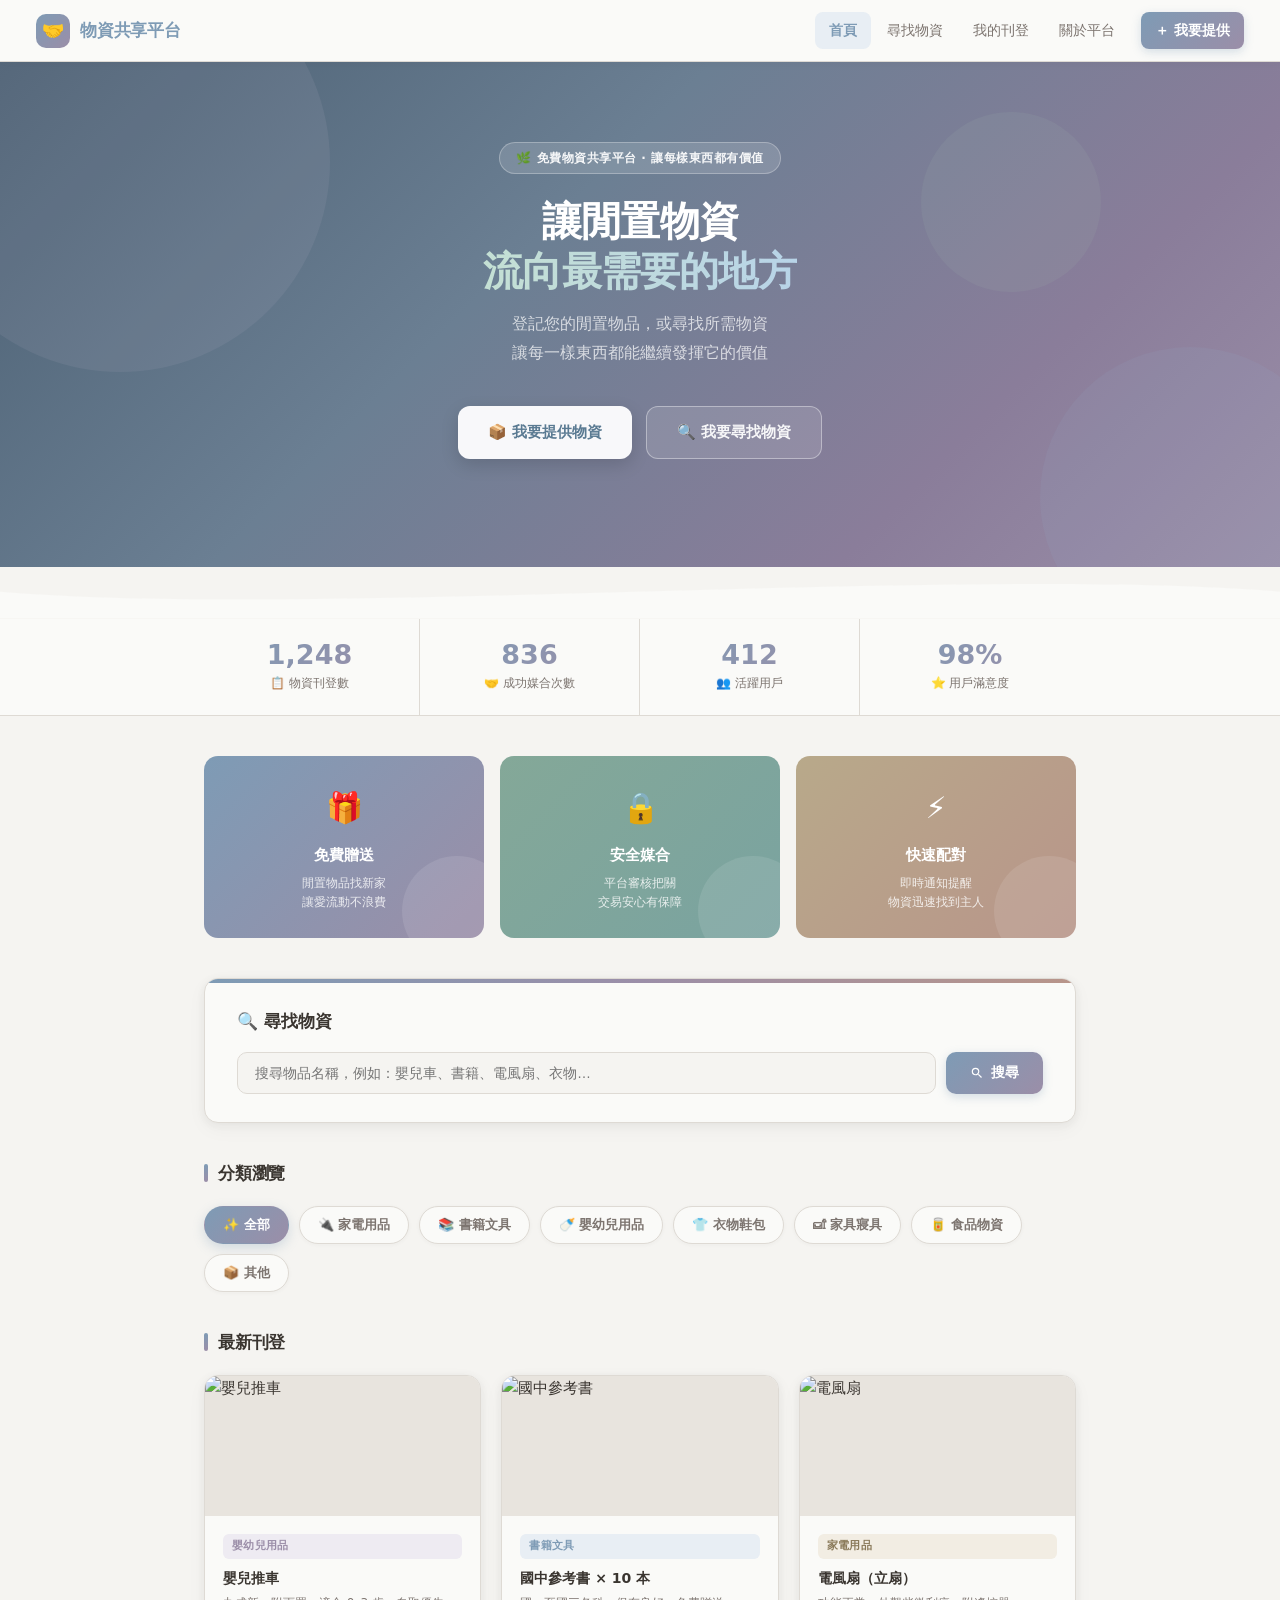
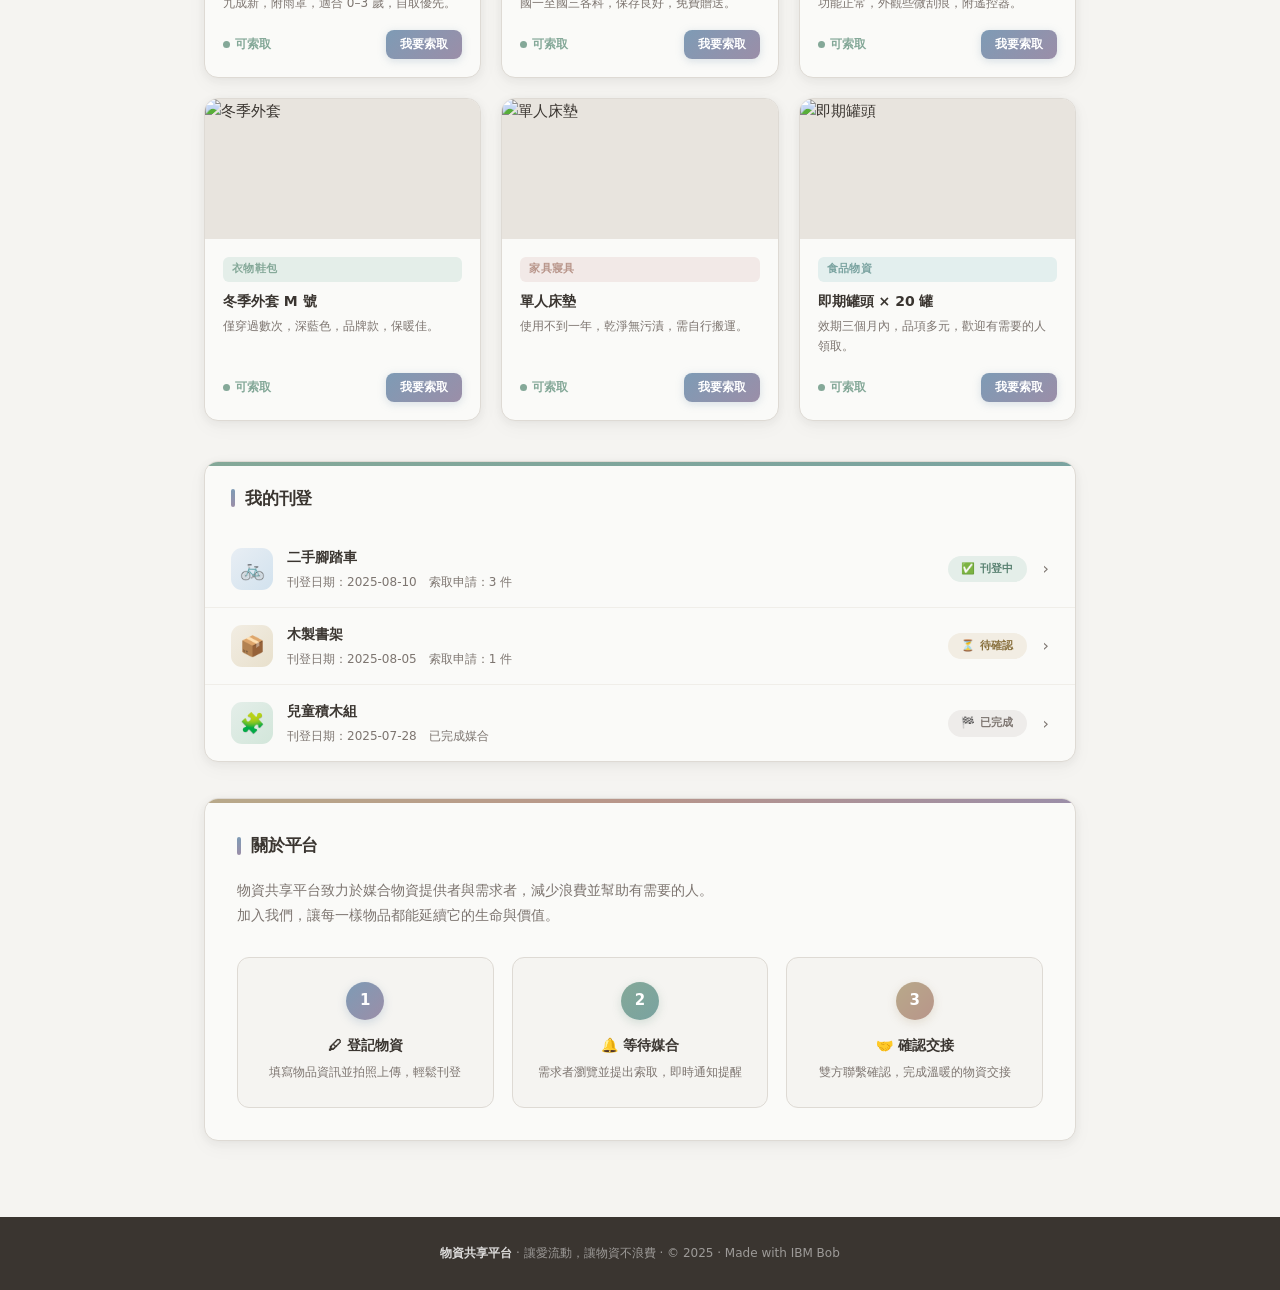
==== commit b2e92c7a: "feat: 完成物資共享平台完整功能 (search/donate/my-listings + 索取表單)" ====
--- a/index.html
+++ b/index.html
@@ -1,173 +1,937 @@
 <!DOCTYPE html>
 <html lang="zh-TW">
 <head>
-  <meta charset="UTF-8" />
-  <meta name="viewport" content="width=device-width, initial-scale=1.0" />
-  <title>首頁 — 閒置物資共享平台</title>
-  <link rel="stylesheet" href="https://cdn.jsdelivr.net/npm/bootstrap@5.3.0/dist/css/bootstrap.min.css" />
-  <link rel="stylesheet" href="css/style.css" />
+<meta charset="UTF-8">
+<meta name="viewport" content="width=device-width, initial-scale=1.0">
+<title>物資共享平台</title>
+<style>
+  :root {
+    /* ── 莫蘭迪色盤 ── */
+    --m-blue:    #7e9bb5;
+    --m-blue-l:  #e8eef4;
+    --m-purple:  #9b8ea8;
+    --m-purple-l:#eeebf2;
+    --m-green:   #84a898;
+    --m-green-l: #e4eee9;
+    --m-rose:    #b8958a;
+    --m-rose-l:  #f2e9e7;
+    --m-sand:    #b8a98a;
+    --m-sand-l:  #f2ede3;
+    --m-teal:    #7aa3a0;
+    --m-teal-l:  #e3efee;
+    --m-sage:    #8fa882;
+    --m-sage-l:  #e8f0e4;
+
+    --bg:      #f5f4f1;
+    --surface: #fafaf8;
+    --border:  #dedad4;
+    --text:    #3a3530;
+    --muted:   #7d7570;
+    --radius:  14px;
+    --shadow:  0 2px 8px rgba(58,53,48,.06), 0 6px 20px rgba(58,53,48,.04);
+    --shadow-hover: 0 8px 28px rgba(126,155,181,.22);
+  }
+  * { box-sizing: border-box; margin: 0; padding: 0; }
+  body {
+    font-family: -apple-system, "Segoe UI", "Noto Sans TC", system-ui, sans-serif;
+    font-size: 15px;
+    line-height: 1.7;
+    background: var(--bg);
+    color: var(--text);
+  }
+
+  /* ── Header ── */
+  header {
+    background: rgba(250,250,248,.94);
+    backdrop-filter: blur(14px);
+    border-bottom: 1px solid var(--border);
+    padding: 0 36px;
+    display: flex;
+    align-items: center;
+    justify-content: space-between;
+    height: 62px;
+    position: sticky;
+    top: 0;
+    z-index: 200;
+    box-shadow: 0 1px 10px rgba(58,53,48,.05);
+  }
+  .logo {
+    display: flex;
+    align-items: center;
+    gap: 10px;
+    font-size: 17px;
+    font-weight: 800;
+    color: var(--m-blue);
+    letter-spacing: -0.2px;
+    text-decoration: none;
+  }
+  .logo-icon {
+    width: 34px; height: 34px;
+    background: linear-gradient(135deg, var(--m-blue), var(--m-purple));
+    border-radius: 10px;
+    display: flex; align-items: center; justify-content: center;
+    font-size: 18px;
+  }
+  nav { display: flex; align-items: center; gap: 2px; }
+  nav a {
+    text-decoration: none;
+    color: var(--muted);
+    padding: 7px 14px;
+    border-radius: 8px;
+    font-size: 14px;
+    font-weight: 500;
+    transition: background .15s, color .15s;
+  }
+  nav a:hover { background: var(--m-blue-l); color: var(--m-blue); }
+  nav a.active { background: var(--m-blue-l); color: var(--m-blue); font-weight: 700; }
+  .nav-donate {
+    background: linear-gradient(135deg, var(--m-blue), var(--m-purple)) !important;
+    color: #fff !important;
+    margin-left: 10px;
+    font-weight: 700 !important;
+    box-shadow: 0 3px 10px rgba(126,155,181,.3);
+  }
+  .nav-donate:hover { opacity: .88; transform: translateY(-1px); }
+
+  /* ── Hero ── */
+  .hero {
+    background: linear-gradient(135deg, #4a5f72 0%, #6b7f93 40%, #8a7d9a 75%, #9b8ea8 100%);
+    padding: 80px 24px 108px;
+    text-align: center;
+    position: relative;
+    overflow: hidden;
+  }
+  .hero-circles { position: absolute; inset: 0; pointer-events: none; }
+  .hero-circles span {
+    position: absolute;
+    border-radius: 50%;
+    opacity: .1;
+  }
+  .hero-circles span:nth-child(1) { width:420px;height:420px;background:#c4b8cc;top:-110px;left:-90px; }
+  .hero-circles span:nth-child(2) { width:300px;height:300px;background:#8fb4c8;bottom:-80px;right:-60px; }
+  .hero-circles span:nth-child(3) { width:180px;height:180px;background:#a8c4b4;top:50px;right:14%; }
+  .hero-badge {
+    display: inline-flex;
+    align-items: center;
+    gap: 6px;
+    background: rgba(255,255,255,.14);
+    border: 1px solid rgba(255,255,255,.28);
+    color: rgba(255,255,255,.92);
+    font-size: 12px;
+    font-weight: 600;
+    padding: 5px 16px;
+    border-radius: 20px;
+    margin-bottom: 22px;
+    letter-spacing: 0.5px;
+  }
+  .hero h1 {
+    font-size: 40px;
+    font-weight: 900;
+    color: #fff;
+    margin-bottom: 14px;
+    letter-spacing: -0.8px;
+    line-height: 1.25;
+  }
+  .hero h1 em {
+    font-style: normal;
+    background: linear-gradient(90deg, #c4e0d4, #b8d4e8);
+    -webkit-background-clip: text;
+    -webkit-text-fill-color: transparent;
+    background-clip: text;
+  }
+  .hero p { color: rgba(255,255,255,.72); font-size: 16px; margin-bottom: 38px; line-height: 1.8; }
+  .hero-actions { display: flex; gap: 14px; justify-content: center; flex-wrap: wrap; }
+  .btn-primary {
+    background: rgba(255,255,255,.95);
+    color: #5a7a92;
+    border: none;
+    padding: 13px 30px;
+    border-radius: 12px;
+    font-size: 15px;
+    font-weight: 800;
+    cursor: pointer;
+    text-decoration: none;
+    display: inline-flex;
+    align-items: center;
+    gap: 8px;
+    box-shadow: 0 6px 18px rgba(0,0,0,.14);
+    transition: transform .18s, box-shadow .18s;
+  }
+  .btn-primary:hover { transform: translateY(-3px); box-shadow: 0 10px 26px rgba(0,0,0,.18); }
+  .btn-secondary {
+    background: rgba(255,255,255,.12);
+    color: rgba(255,255,255,.92);
+    border: 1.5px solid rgba(255,255,255,.38);
+    padding: 13px 30px;
+    border-radius: 12px;
+    font-size: 15px;
+    font-weight: 700;
+    cursor: pointer;
+    text-decoration: none;
+    display: inline-flex;
+    align-items: center;
+    gap: 8px;
+    transition: background .15s, transform .18s;
+  }
+  .btn-secondary:hover { background: rgba(255,255,255,.22); transform: translateY(-2px); }
+
+  /* ── Wave ── */
+  .wave { margin-top: -2px; line-height: 0; }
+  .wave svg { display: block; width: 100%; }
+
+  /* ── Stats Bar ── */
+  .stats-bar {
+    background: var(--surface);
+    border-bottom: 1px solid var(--border);
+    padding: 0 24px;
+  }
+  .stats-inner {
+    max-width: 920px;
+    margin: 0 auto;
+    display: flex;
+    justify-content: center;
+  }
+  .stat-item {
+    flex: 1; max-width: 220px;
+    text-align: center;
+    padding: 22px 16px;
+    border-right: 1px solid var(--border);
+  }
+  .stat-item:last-child { border-right: none; }
+  .stat-number {
+    font-size: 27px;
+    font-weight: 900;
+    line-height: 1;
+    background: linear-gradient(135deg, var(--m-blue), var(--m-purple));
+    -webkit-background-clip: text;
+    -webkit-text-fill-color: transparent;
+    background-clip: text;
+  }
+  .stat-label { font-size: 12px; color: var(--muted); margin-top: 5px; }
+
+  /* ── Main ── */
+  .container { max-width: 920px; margin: 0 auto; padding: 40px 24px; }
+
+  /* ── Feature Banner ── */
+  .feature-banner {
+    display: grid;
+    grid-template-columns: repeat(3, 1fr);
+    gap: 16px;
+    margin-bottom: 40px;
+  }
+  .feature-card {
+    border-radius: var(--radius);
+    padding: 26px 20px;
+    text-align: center;
+    color: #fff;
+    position: relative;
+    overflow: hidden;
+  }
+  .feature-card::before {
+    content: '';
+    position: absolute;
+    width: 110px; height: 110px;
+    border-radius: 50%;
+    background: rgba(255,255,255,.1);
+    bottom: -28px; right: -28px;
+  }
+  .feature-card.c1 { background: linear-gradient(135deg, #7e9bb5, #9b8ea8); }
+  .feature-card.c2 { background: linear-gradient(135deg, #84a898, #7aa3a0); }
+  .feature-card.c3 { background: linear-gradient(135deg, #b8a98a, #b8958a); }
+  .feature-card .fc-icon { font-size: 30px; margin-bottom: 10px; }
+  .feature-card h4 { font-size: 15px; font-weight: 800; margin-bottom: 5px; }
+  .feature-card p  { font-size: 12px; opacity: .82; line-height: 1.6; }
+
+  /* ── Search ── */
+  .search-section {
+    background: var(--surface);
+    border: 1.5px solid var(--border);
+    border-radius: var(--radius);
+    padding: 28px 32px;
+    margin-bottom: 36px;
+    box-shadow: var(--shadow);
+    position: relative;
+    overflow: hidden;
+  }
+  .search-section::before {
+    content: '';
+    position: absolute;
+    top: 0; left: 0; right: 0;
+    height: 4px;
+    background: linear-gradient(90deg, var(--m-blue), var(--m-purple), var(--m-rose));
+  }
+  .search-section h2 { font-size: 17px; font-weight: 800; margin-bottom: 16px; }
+  .search-bar { display: flex; gap: 10px; }
+  .search-bar input {
+    flex: 1;
+    border: 1.5px solid var(--border);
+    border-radius: 10px;
+    padding: 12px 17px;
+    font-size: 14px;
+    background: var(--bg);
+    outline: none;
+    color: var(--text);
+    transition: border-color .15s, box-shadow .15s;
+  }
+  .search-bar input:focus {
+    border-color: var(--m-blue);
+    background: #fff;
+    box-shadow: 0 0 0 3px rgba(126,155,181,.14);
+  }
+  .search-bar button {
+    background: linear-gradient(135deg, var(--m-blue), var(--m-purple));
+    color: #fff;
+    border: none;
+    padding: 12px 24px;
+    border-radius: 10px;
+    font-size: 14px;
+    font-weight: 700;
+    cursor: pointer;
+    display: flex;
+    align-items: center;
+    gap: 7px;
+    transition: opacity .15s, transform .15s;
+    box-shadow: 0 3px 10px rgba(126,155,181,.3);
+  }
+  .search-bar button:hover { opacity: .88; transform: translateY(-1px); }
+
+  /* ── Section Title ── */
+  .section-title {
+    font-size: 17px;
+    font-weight: 800;
+    margin-bottom: 18px;
+    color: var(--text);
+    display: flex;
+    align-items: center;
+    gap: 10px;
+    letter-spacing: -0.2px;
+  }
+  .section-title::before {
+    content: '';
+    display: inline-block;
+    width: 4px; height: 18px;
+    background: linear-gradient(180deg, var(--m-blue), var(--m-purple));
+    border-radius: 3px;
+    flex-shrink: 0;
+  }
+
+  /* ── Categories ── */
+  .categories { display: flex; flex-wrap: wrap; gap: 10px; margin-bottom: 36px; }
+  .category-tag {
+    background: var(--surface);
+    border: 1.5px solid var(--border);
+    border-radius: 24px;
+    padding: 7px 18px;
+    font-size: 13px;
+    font-weight: 600;
+    color: var(--muted);
+    cursor: pointer;
+    text-decoration: none;
+    transition: all .18s;
+    box-shadow: 0 1px 4px rgba(58,53,48,.04);
+  }
+  .category-tag:hover {
+    border-color: var(--m-blue);
+    color: var(--m-blue);
+    background: var(--m-blue-l);
+    transform: translateY(-2px);
+    box-shadow: 0 4px 12px rgba(126,155,181,.18);
+  }
+  .category-tag.active {
+    background: linear-gradient(135deg, var(--m-blue), var(--m-purple));
+    border-color: transparent;
+    color: #fff;
+    font-weight: 700;
+    box-shadow: 0 4px 12px rgba(126,155,181,.3);
+  }
+
+  /* ── Item Cards ── */
+  .items-grid {
+    display: grid;
+    grid-template-columns: repeat(auto-fill, minmax(205px, 1fr));
+    gap: 20px;
+    margin-bottom: 40px;
+  }
+  .item-card {
+    background: var(--surface);
+    border: 1.5px solid var(--border);
+    border-radius: var(--radius);
+    overflow: hidden;
+    cursor: pointer;
+    box-shadow: var(--shadow);
+    transition: transform .2s, box-shadow .2s, border-color .2s;
+    display: flex;
+    flex-direction: column;
+  }
+  .item-card:hover {
+    transform: translateY(-5px);
+    box-shadow: var(--shadow-hover);
+    border-color: var(--m-blue);
+  }
+  .item-thumb {
+    height: 116px;
+    display: flex;
+    align-items: center;
+    justify-content: center;
+    font-size: 46px;
+  }
+  .item-thumb-img {
+    width: 100%;
+    height: 140px;
+    object-fit: cover;
+    display: block;
+    background: #e8e4de;
+  }
+  .item-thumb.t-purple { background: linear-gradient(135deg, #e8e2ef, #d8d0e4); }
+  .item-thumb.t-blue   { background: linear-gradient(135deg, #dce8f0, #c8dcea); }
+  .item-thumb.t-sand   { background: linear-gradient(135deg, #ede8dc, #e0d8c8); }
+  .item-thumb.t-green  { background: linear-gradient(135deg, #ddeae4, #ccddd4); }
+  .item-thumb.t-rose   { background: linear-gradient(135deg, #ede4e0, #e2d4cf); }
+  .item-thumb.t-teal   { background: linear-gradient(135deg, #d8ebea, #c4dedd); }
+  .item-body { padding: 18px; flex: 1; display: flex; flex-direction: column; }
+  .item-tag {
+    font-size: 11px;
+    font-weight: 700;
+    border-radius: 6px;
+    padding: 3px 9px;
+    display: inline-block;
+    margin-bottom: 10px;
+    letter-spacing: 0.3px;
+  }
+  .item-tag.purple { color: var(--m-purple); background: var(--m-purple-l); }
+  .item-tag.blue   { color: var(--m-blue);   background: var(--m-blue-l);   }
+  .item-tag.sand   { color: #8a7a5a;         background: var(--m-sand-l);   }
+  .item-tag.green  { color: var(--m-green);  background: var(--m-green-l);  }
+  .item-tag.rose   { color: var(--m-rose);   background: var(--m-rose-l);   }
+  .item-tag.teal   { color: var(--m-teal);   background: var(--m-teal-l);   }
+  .item-card h3 { font-size: 14px; font-weight: 800; margin-bottom: 6px; line-height: 1.4; color: var(--text); }
+  .item-card p  { font-size: 12px; color: var(--muted); margin-bottom: 16px; flex: 1; line-height: 1.65; }
+  .item-footer  { display: flex; align-items: center; justify-content: space-between; font-size: 12px; }
+  .item-status  { display: inline-flex; align-items: center; gap: 5px; font-weight: 600; color: var(--m-green); }
+  .dot { width: 7px; height: 7px; border-radius: 50%; background: var(--m-green); }
+  .request-btn {
+    background: linear-gradient(135deg, var(--m-blue), var(--m-purple));
+    color: #fff;
+    border: none;
+    padding: 6px 14px;
+    border-radius: 8px;
+    font-size: 12px;
+    font-weight: 700;
+    cursor: pointer;
+    transition: opacity .15s, transform .15s;
+    box-shadow: 0 2px 8px rgba(126,155,181,.28);
+  }
+  .request-btn:hover { opacity: .88; transform: translateY(-1px); }
+
+  /* ── My Listings ── */
+  .my-listings {
+    background: var(--surface);
+    border: 1.5px solid var(--border);
+    border-radius: var(--radius);
+    overflow: hidden;
+    margin-bottom: 36px;
+    box-shadow: var(--shadow);
+    position: relative;
+  }
+  .my-listings::before {
+    content: '';
+    position: absolute;
+    top: 0; left: 0; right: 0;
+    height: 4px;
+    background: linear-gradient(90deg, var(--m-green), var(--m-teal));
+  }
+  .my-listings-header { padding: 22px 26px 0; }
+  .listing-row {
+    display: flex;
+    align-items: center;
+    justify-content: space-between;
+    padding: 15px 26px;
+    border-bottom: 1px solid #f0eee9;
+    font-size: 14px;
+    transition: background .12s;
+  }
+  .listing-row:hover { background: #faf9f6; }
+  .listing-row:last-child { border-bottom: none; }
+  .listing-left { display: flex; align-items: center; gap: 14px; }
+  .listing-icon {
+    width: 42px; height: 42px;
+    border-radius: 11px;
+    display: flex; align-items: center; justify-content: center;
+    font-size: 20px;
+    flex-shrink: 0;
+  }
+  .listing-icon.i1 { background: linear-gradient(135deg, var(--m-blue-l), #d2e2ee); }
+  .listing-icon.i2 { background: linear-gradient(135deg, var(--m-sand-l), #e8e0cc); }
+  .listing-icon.i3 { background: linear-gradient(135deg, var(--m-green-l), #d2e6da); }
+  .listing-name { font-weight: 800; font-size: 14px; }
+  .listing-meta { color: var(--muted); font-size: 12px; margin-top: 2px; }
+  .badge {
+    font-size: 11px;
+    padding: 4px 13px;
+    border-radius: 20px;
+    font-weight: 700;
+    letter-spacing: 0.3px;
+  }
+  .badge-green  { background: var(--m-green-l);  color: #5a8272; }
+  .badge-yellow { background: var(--m-sand-l);   color: #8a7240; }
+  .badge-gray   { background: #eeecea;            color: var(--muted); }
+
+  /* ── 刊登詳情 Modal ── */
+  .mgmt-overlay{display:none;position:fixed;inset:0;background:rgba(58,53,48,.45);backdrop-filter:blur(4px);z-index:500;align-items:center;justify-content:center;padding:20px}
+  .mgmt-overlay.show{display:flex}
+  .mgmt-modal{background:var(--surface);border-radius:18px;max-width:600px;width:100%;max-height:90vh;overflow-y:auto;box-shadow:0 24px 64px rgba(58,53,48,.2);animation:popIn .22s ease}
+  @keyframes popIn{from{transform:scale(.92);opacity:0}to{transform:scale(1);opacity:1}}
+  .mgmt-header{padding:24px 28px 0;display:flex;align-items:center;justify-content:space-between}
+  .mgmt-header h3{font-size:17px;font-weight:900}
+  .mgmt-close{background:none;border:none;font-size:20px;cursor:pointer;color:var(--muted);padding:4px 8px;border-radius:6px;line-height:1}
+  .mgmt-close:hover{background:var(--bg)}
+  .mgmt-item-bar{margin:12px 28px 0;background:var(--bg);border-radius:10px;padding:12px 16px;display:flex;align-items:center;gap:12px}
+  .mgmt-item-icon{width:40px;height:40px;border-radius:10px;display:flex;align-items:center;justify-content:center;font-size:20px;flex-shrink:0}
+  .mgmt-item-icon.i1{background:linear-gradient(135deg,var(--m-blue-l),#d2e2ee)}
+  .mgmt-item-icon.i2{background:linear-gradient(135deg,var(--m-sand-l),#e8e0cc)}
+  .mgmt-item-icon.i3{background:linear-gradient(135deg,var(--m-green-l),#d2e6da)}
+  .mgmt-item-info{flex:1}
+  .mgmt-item-name{font-weight:800;font-size:14px}
+  .mgmt-item-sub{font-size:12px;color:var(--muted);margin-top:2px}
+  .mgmt-section-title{padding:20px 28px 10px;font-size:12px;font-weight:800;color:var(--muted);letter-spacing:.5px;text-transform:uppercase}
+  .req-list{padding:0 28px 24px;display:flex;flex-direction:column;gap:12px}
+  .req-card{background:var(--bg);border:1.5px solid var(--border);border-radius:12px;padding:14px 16px}
+  .req-card-top{display:flex;align-items:center;justify-content:space-between;margin-bottom:8px}
+  .req-card-name{font-weight:800;font-size:14px;display:flex;align-items:center;gap:6px}
+  .req-card-time{font-size:11px;color:var(--muted)}
+  .req-card-row{font-size:12px;color:var(--muted);display:flex;align-items:flex-start;gap:6px;margin-top:4px}
+  .req-card-row span{color:var(--text);font-weight:600}
+  .req-card-actions{display:flex;gap:8px;margin-top:12px}
+  .btn-accept{flex:1;background:linear-gradient(135deg,var(--m-green),var(--m-teal));color:#fff;border:none;padding:9px 14px;border-radius:9px;font-size:12px;font-weight:700;cursor:pointer;transition:opacity .15s}
+  .btn-accept:hover{opacity:.85}
+  .btn-decline{padding:9px 14px;border:1.5px solid var(--border);background:var(--surface);color:var(--muted);border-radius:9px;font-size:12px;font-weight:600;cursor:pointer;transition:background .15s}
+  .btn-decline:hover{background:#f5eeee;border-color:#d9b0a8;color:var(--m-rose)}
+  .req-done-card{background:var(--bg);border:1.5px solid #d8ecd6;border-radius:12px;padding:14px 16px;display:flex;align-items:center;gap:12px}
+  .req-done-icon{font-size:22px}
+  .req-done-info{font-size:13px}.req-done-info strong{color:var(--text)}
+  .req-done-info .done-sub{font-size:11px;color:var(--muted);margin-top:2px}
+  .listing-row{cursor:pointer}
+  .listing-row-arrow{color:var(--muted);font-size:16px;margin-left:10px;transition:transform .15s}
+  .listing-row:hover .listing-row-arrow{transform:translateX(3px);color:var(--m-blue)}
+
+  /* ── About ── */
+  .about-section {
+    background: var(--surface);
+    border: 1.5px solid var(--border);
+    border-radius: var(--radius);
+    padding: 32px;
+    margin-bottom: 36px;
+    box-shadow: var(--shadow);
+    position: relative;
+    overflow: hidden;
+  }
+  .about-section::before {
+    content: '';
+    position: absolute;
+    top: 0; left: 0; right: 0;
+    height: 4px;
+    background: linear-gradient(90deg, var(--m-sand), var(--m-rose), var(--m-purple));
+  }
+  .about-desc { color: var(--muted); font-size: 14px; margin: 12px 0 28px; line-height: 1.8; }
+  .about-steps { display: flex; gap: 18px; flex-wrap: wrap; }
+  .about-step {
+    flex: 1;
+    min-width: 150px;
+    background: var(--bg);
+    border-radius: 12px;
+    padding: 24px 18px;
+    text-align: center;
+    border: 1.5px solid var(--border);
+    transition: border-color .15s, transform .18s;
+  }
+  .about-step:hover { border-color: var(--m-blue); transform: translateY(-3px); }
+  .step-number {
+    width: 38px; height: 38px;
+    border-radius: 50%;
+    color: #fff;
+    font-size: 15px;
+    font-weight: 900;
+    display: flex;
+    align-items: center;
+    justify-content: center;
+    margin: 0 auto 14px;
+  }
+  .step-number.s1 { background: linear-gradient(135deg, var(--m-blue), var(--m-purple)); box-shadow: 0 3px 10px rgba(126,155,181,.3); }
+  .step-number.s2 { background: linear-gradient(135deg, var(--m-green), var(--m-teal)); box-shadow: 0 3px 10px rgba(132,168,152,.3); }
+  .step-number.s3 { background: linear-gradient(135deg, var(--m-sand), var(--m-rose)); box-shadow: 0 3px 10px rgba(184,169,138,.3); }
+  .about-step h4 { font-size: 14px; font-weight: 800; margin-bottom: 6px; }
+  .about-step p  { font-size: 12px; color: var(--muted); line-height: 1.65; }
+
+  /* ── Footer ── */
+  footer {
+    background: #3a3530;
+    color: rgba(255,255,255,.5);
+    text-align: center;
+    font-size: 12px;
+    padding: 26px 24px;
+  }
+  footer strong { color: rgba(255,255,255,.82); }
+</style>
 </head>
 <body>
 
-  <!-- 導覽列 -->
-  <nav class="navbar navbar-expand-lg sticky-top shadow-sm">
-    <div class="container">
-      <a class="navbar-brand" href="index.html">♻️ 物資共享平台</a>
-      <button class="navbar-toggler" type="button" data-bs-toggle="collapse" data-bs-target="#navbarMain">
-        <span class="navbar-toggler-icon"></span>
+<header>
+  <a class="logo" href="#">
+    <div class="logo-icon">🤝</div>
+    物資共享平台
+  </a>
+  <nav>
+    <a href="#" class="active">首頁</a>
+    <a href="#search">尋找物資</a>
+    <a href="my-listings.html">我的刊登</a>
+    <a href="#about">關於平台</a>
+    <a href="donate.html" class="nav-donate">＋ 我要提供</a>
+  </nav>
+</header>
+
+<div class="hero">
+  <div class="hero-circles"><span></span><span></span><span></span></div>
+  <div class="hero-badge">🌿 免費物資共享平台 · 讓每樣東西都有價值</div>
+  <h1>讓閒置物資<br><em>流向最需要的地方</em></h1>
+  <p>登記您的閒置物品，或尋找所需物資<br>讓每一樣東西都能繼續發揮它的價值</p>
+  <div class="hero-actions">
+    <a href="donate.html" class="btn-primary">📦 我要提供物資</a>
+    <a href="search.html" class="btn-secondary">🔍 我要尋找物資</a>
+  </div>
+</div>
+
+<div class="wave">
+  <svg viewBox="0 0 1440 60" xmlns="http://www.w3.org/2000/svg" preserveAspectRatio="none">
+    <path d="M0,30 C360,60 1080,0 1440,30 L1440,60 L0,60 Z" fill="#fafaf8"/>
+  </svg>
+</div>
+
+<div class="stats-bar">
+  <div class="stats-inner">
+    <div class="stat-item">
+      <div class="stat-number">1,248</div>
+      <div class="stat-label">📋 物資刊登數</div>
+    </div>
+    <div class="stat-item">
+      <div class="stat-number">836</div>
+      <div class="stat-label">🤝 成功媒合次數</div>
+    </div>
+    <div class="stat-item">
+      <div class="stat-number">412</div>
+      <div class="stat-label">👥 活躍用戶</div>
+    </div>
+    <div class="stat-item">
+      <div class="stat-number">98%</div>
+      <div class="stat-label">⭐ 用戶滿意度</div>
+    </div>
+  </div>
+</div>
+
+<div class="container">
+
+  <div class="feature-banner">
+    <div class="feature-card c1">
+      <div class="fc-icon">🎁</div>
+      <h4>免費贈送</h4>
+      <p>閒置物品找新家<br>讓愛流動不浪費</p>
+    </div>
+    <div class="feature-card c2">
+      <div class="fc-icon">🔒</div>
+      <h4>安全媒合</h4>
+      <p>平台審核把關<br>交易安心有保障</p>
+    </div>
+    <div class="feature-card c3">
+      <div class="fc-icon">⚡</div>
+      <h4>快速配對</h4>
+      <p>即時通知提醒<br>物資迅速找到主人</p>
+    </div>
+  </div>
+
+  <div class="search-section" id="search">
+    <h2>🔍 尋找物資</h2>
+    <div class="search-bar">
+      <input type="text" id="homeSearch" placeholder="搜尋物品名稱，例如：嬰兒車、書籍、電風扇、衣物…" onkeydown="if(event.key==='Enter')goSearch()" />
+      <button onclick="goSearch()">
+        <svg width="14" height="14" viewBox="0 0 24 24" fill="currentColor"><path d="M15.5 14h-.79l-.28-.27A6.471 6.471 0 0 0 16 9.5 6.5 6.5 0 1 0 9.5 16c1.61 0 3.09-.59 4.23-1.57l.27.28v.79l5 4.99L20.49 19l-4.99-5zm-6 0C7.01 14 5 11.99 5 9.5S7.01 5 9.5 5 14 7.01 14 9.5 11.99 14 9.5 14z"/></svg>
+        搜尋
       </button>
-      <div class="collapse navbar-collapse" id="navbarMain">
-        <ul class="navbar-nav ms-auto align-items-lg-center gap-lg-1">
-          <li class="nav-item"><a class="nav-link" href="index.html">首頁</a></li>
-          <li class="nav-item"><a class="nav-link" href="browse.html">尋找物資</a></li>
-          <li class="nav-item"><a class="nav-link" href="my-listings.html">我的刊登</a></li>
-          <li class="nav-item"><a class="nav-link" href="about.html">關於平台</a></li>
-          <li class="nav-item ms-lg-2">
-            <a class="nav-link btn-navbar-cta" href="donate.html">我要提供物資</a>
-          </li>
-        </ul>
-      </div>
-    </div>
-  </nav>
-
-  <!-- Hero 區塊 -->
-  <section class="hero-section">
-    <div class="container text-center">
-      <h1>讓閒置物資，找到真正需要的人</h1>
-      <p class="mt-3 mb-4">免費提供或索取生活物品，一起減少浪費、傳遞溫暖。</p>
-      <div class="d-flex justify-content-center gap-3 flex-wrap">
-        <a href="donate.html" class="btn-hero-primary btn">我要提供物資</a>
-        <a href="browse.html" class="btn-hero-outline btn">尋找需要的物資</a>
-      </div>
-    </div>
-  </section>
-
-  <!-- 平台特色 -->
-  <section class="py-5">
-    <div class="container">
-      <h2 class="section-title text-center" style="text-align:center !important;">為什麼選擇我們？</h2>
-      <div class="row g-4 mt-1">
-        <div class="col-md-4">
-          <div class="feature-card">
-            <span class="feature-icon">🆓</span>
-            <h5>完全免費</h5>
-            <p class="text-muted">所有物品皆免費提供，不收取任何費用，讓愛心零門檻傳遞。</p>
+    </div>
+  </div>
+
+  <div class="section-title">分類瀏覽</div>
+  <div class="categories">
+    <a href="search.html" class="category-tag active">✨ 全部</a>
+    <a href="search.html?cat=家電用品" class="category-tag">🔌 家電用品</a>
+    <a href="search.html?cat=書籍文具" class="category-tag">📚 書籍文具</a>
+    <a href="search.html?cat=嬰幼兒用品" class="category-tag">🍼 嬰幼兒用品</a>
+    <a href="search.html?cat=衣物鞋包" class="category-tag">👕 衣物鞋包</a>
+    <a href="search.html?cat=家具寢具" class="category-tag">🛋 家具寢具</a>
+    <a href="search.html?cat=食品物資" class="category-tag">🥫 食品物資</a>
+    <a href="search.html?cat=其他" class="category-tag">📦 其他</a>
+  </div>
+
+  <div class="section-title">最新刊登</div>
+  <div class="items-grid">
+
+    <div class="item-card">
+      <img class="item-thumb-img" src="https://picsum.photos/seed/baby1/400/260" alt="嬰兒推車" loading="lazy">
+      <div class="item-body">
+        <span class="item-tag purple">嬰幼兒用品</span>
+        <h3>嬰兒推車</h3>
+        <p>九成新，附雨罩，適合 0–3 歲，自取優先。</p>
+        <div class="item-footer">
+          <span class="item-status"><span class="dot"></span>可索取</span>
+          <button class="request-btn" onclick="location.href='search.html?req=1'">我要索取</button>
+        </div>
+      </div>
+    </div>
+
+    <div class="item-card">
+      <img class="item-thumb-img" src="https://picsum.photos/seed/book2/400/260" alt="國中參考書" loading="lazy">
+      <div class="item-body">
+        <span class="item-tag blue">書籍文具</span>
+        <h3>國中參考書 × 10 本</h3>
+        <p>國一至國三各科，保存良好，免費贈送。</p>
+        <div class="item-footer">
+          <span class="item-status"><span class="dot"></span>可索取</span>
+          <button class="request-btn" onclick="location.href='search.html?req=2'">我要索取</button>
+        </div>
+      </div>
+    </div>
+
+    <div class="item-card">
+      <img class="item-thumb-img" src="https://picsum.photos/seed/elec3/400/260" alt="電風扇" loading="lazy">
+      <div class="item-body">
+        <span class="item-tag sand">家電用品</span>
+        <h3>電風扇（立扇）</h3>
+        <p>功能正常，外觀些微刮痕，附遙控器。</p>
+        <div class="item-footer">
+          <span class="item-status"><span class="dot"></span>可索取</span>
+          <button class="request-btn" onclick="location.href='search.html?req=3'">我要索取</button>
+        </div>
+      </div>
+    </div>
+
+    <div class="item-card">
+      <img class="item-thumb-img" src="https://picsum.photos/seed/cloth4/400/260" alt="冬季外套" loading="lazy">
+      <div class="item-body">
+        <span class="item-tag green">衣物鞋包</span>
+        <h3>冬季外套 M 號</h3>
+        <p>僅穿過數次，深藍色，品牌款，保暖佳。</p>
+        <div class="item-footer">
+          <span class="item-status"><span class="dot"></span>可索取</span>
+          <button class="request-btn" onclick="location.href='search.html?req=4'">我要索取</button>
+        </div>
+      </div>
+    </div>
+
+    <div class="item-card">
+      <img class="item-thumb-img" src="https://picsum.photos/seed/furn5/400/260" alt="單人床墊" loading="lazy">
+      <div class="item-body">
+        <span class="item-tag rose">家具寢具</span>
+        <h3>單人床墊</h3>
+        <p>使用不到一年，乾淨無污漬，需自行搬運。</p>
+        <div class="item-footer">
+          <span class="item-status"><span class="dot"></span>可索取</span>
+          <button class="request-btn" onclick="location.href='search.html?req=5'">我要索取</button>
+        </div>
+      </div>
+    </div>
+
+    <div class="item-card">
+      <img class="item-thumb-img" src="https://picsum.photos/seed/food6/400/260" alt="即期罐頭" loading="lazy">
+      <div class="item-body">
+        <span class="item-tag teal">食品物資</span>
+        <h3>即期罐頭 × 20 罐</h3>
+        <p>效期三個月內，品項多元，歡迎有需要的人領取。</p>
+        <div class="item-footer">
+          <span class="item-status"><span class="dot"></span>可索取</span>
+          <button class="request-btn" onclick="location.href='search.html?req=6'">我要索取</button>
+        </div>
+      </div>
+    </div>
+
+  </div>
+
+  <div class="my-listings" id="my-listings">
+    <div class="my-listings-header">
+      <div class="section-title">我的刊登</div>
+    </div>
+    <div class="listing-row" onclick="openMgmt('bike')">
+      <div class="listing-left">
+        <div class="listing-icon i1">🚲</div>
+        <div>
+          <div class="listing-name">二手腳踏車</div>
+          <div class="listing-meta">刊登日期：2025-08-10　索取申請：3 件</div>
+        </div>
+      </div>
+      <div style="display:flex;align-items:center;gap:6px">
+        <span class="badge badge-green">✅ 刊登中</span>
+        <span class="listing-row-arrow">›</span>
+      </div>
+    </div>
+    <div class="listing-row" onclick="openMgmt('shelf')">
+      <div class="listing-left">
+        <div class="listing-icon i2">📦</div>
+        <div>
+          <div class="listing-name">木製書架</div>
+          <div class="listing-meta">刊登日期：2025-08-05　索取申請：1 件</div>
+        </div>
+      </div>
+      <div style="display:flex;align-items:center;gap:6px">
+        <span class="badge badge-yellow">⏳ 待確認</span>
+        <span class="listing-row-arrow">›</span>
+      </div>
+    </div>
+    <div class="listing-row" onclick="openMgmt('blocks')">
+      <div class="listing-left">
+        <div class="listing-icon i3">🧩</div>
+        <div>
+          <div class="listing-name">兒童積木組</div>
+          <div class="listing-meta">刊登日期：2025-07-28　已完成媒合</div>
+        </div>
+      </div>
+      <div style="display:flex;align-items:center;gap:6px">
+        <span class="badge badge-gray">🏁 已完成</span>
+        <span class="listing-row-arrow">›</span>
+      </div>
+    </div>
+  </div>
+
+  <div class="about-section" id="about">
+    <div class="section-title">關於平台</div>
+    <p class="about-desc">物資共享平台致力於媒合物資提供者與需求者，減少浪費並幫助有需要的人。<br>加入我們，讓每一樣物品都能延續它的生命與價值。</p>
+    <div class="about-steps">
+      <div class="about-step">
+        <div class="step-number s1">1</div>
+        <h4>🖊 登記物資</h4>
+        <p>填寫物品資訊並拍照上傳，輕鬆刊登</p>
+      </div>
+      <div class="about-step">
+        <div class="step-number s2">2</div>
+        <h4>🔔 等待媒合</h4>
+        <p>需求者瀏覽並提出索取，即時通知提醒</p>
+      </div>
+      <div class="about-step">
+        <div class="step-number s3">3</div>
+        <h4>🤝 確認交接</h4>
+        <p>雙方聯繫確認，完成溫暖的物資交接</p>
+      </div>
+    </div>
+  </div>
+
+</div>
+
+<!-- 刊登詳情 Modal -->
+<div class="mgmt-overlay" id="mgmtOverlay" onclick="closeMgmt(event)">
+  <div class="mgmt-modal" id="mgmtModal">
+    <div class="mgmt-header">
+      <h3 id="mgmtTitle">刊登詳情</h3>
+      <button class="mgmt-close" onclick="document.getElementById('mgmtOverlay').classList.remove('show')">✕</button>
+    </div>
+    <div class="mgmt-item-bar" id="mgmtItemBar"></div>
+    <div class="mgmt-section-title" id="mgmtSectionTitle">索取申請</div>
+    <div class="req-list" id="mgmtReqList"></div>
+  </div>
+</div>
+
+<footer>
+  <strong>物資共享平台</strong> · 讓愛流動，讓物資不浪費 · © 2025 · Made with IBM Bob
+</footer>
+
+<script>
+  function goSearch() {
+    const q = document.getElementById('homeSearch').value.trim();
+    window.location.href = 'search.html' + (q ? '?q=' + encodeURIComponent(q) : '');
+  }
+  document.getElementById('homeSearch').addEventListener('keydown', function(e) {
+    if (e.key === 'Enter') goSearch();
+  });
+
+  // ── 刊登詳情資料 ──
+  const LISTINGS = {
+    bike: {
+      icon:'🚲', iconClass:'i1', name:'二手腳踏車', date:'2025-08-10', status:'刊登中',
+      requests:[
+        {id:1, name:'陳小明', phone:'0912-345-678', address:'台北市大安區復興南路一段100號', time:'2025-08-11 09:23', note:'方便週末取件，謝謝！'},
+        {id:2, name:'林佳慧', phone:'0923-456-789', address:'新北市板橋區文化路二段50號', time:'2025-08-11 14:07', note:''},
+        {id:3, name:'王大偉', phone:'0934-567-890', address:'台北市信義區松仁路100號', time:'2025-08-12 08:55', note:'可以配合對方時間'},
+      ]
+    },
+    shelf: {
+      icon:'📦', iconClass:'i2', name:'木製書架', date:'2025-08-05', status:'待確認',
+      requests:[
+        {id:4, name:'張美玲', phone:'0945-678-901', address:'桃園市中壢區中山路200號', time:'2025-08-06 16:40', note:'書架用來放孩子課本，非常需要，感謝！'},
+      ]
+    },
+    blocks: {
+      icon:'🧩', iconClass:'i3', name:'兒童積木組', date:'2025-07-28', status:'已完成',
+      done: {name:'蘇小芸', phone:'0956-789-012', address:'台中市西屯區市政路300號', time:'2025-07-29 10:15', note:'寶寶一定很喜歡，感謝您的愛心！'}
+    }
+  };
+
+  function openMgmt(key){
+    const d = LISTINGS[key];
+    document.getElementById('mgmtTitle').textContent = d.name + ' — 刊登詳情';
+    document.getElementById('mgmtItemBar').innerHTML = `
+      <div class="mgmt-item-icon ${d.iconClass}">${d.icon}</div>
+      <div class="mgmt-item-info">
+        <div class="mgmt-item-name">${d.name}</div>
+        <div class="mgmt-item-sub">刊登日期：${d.date}　狀態：${d.status}</div>
+      </div>`;
+
+    if(d.done){
+      // 已完成
+      document.getElementById('mgmtSectionTitle').textContent = '✅ 已完成媒合';
+      document.getElementById('mgmtReqList').innerHTML = `
+        <div class="req-done-card">
+          <div class="req-done-icon">🎉</div>
+          <div class="req-done-info">
+            <strong>${d.done.name}</strong> 已成功索取<br>
+            <div class="done-sub">📞 ${d.done.phone}　📍 ${d.done.address}</div>
+            <div class="done-sub">📅 媒合時間：${d.done.time}</div>
+            ${d.done.note ? `<div class="done-sub">💬 ${d.done.note}</div>` : ''}
           </div>
-        </div>
-        <div class="col-md-4">
-          <div class="feature-card">
-            <span class="feature-icon">🌱</span>
-            <h5>愛物惜物</h5>
-            <p class="text-muted">讓仍有使用價值的物品繼續發揮功能，延長物品生命週期。</p>
+        </div>`;
+    } else {
+      document.getElementById('mgmtSectionTitle').textContent = `索取申請（共 ${d.requests.length} 件）`;
+      document.getElementById('mgmtReqList').innerHTML = d.requests.map(r=>`
+        <div class="req-card" id="reqCard${r.id}">
+          <div class="req-card-top">
+            <div class="req-card-name">👤 ${r.name}</div>
+            <div class="req-card-time">${r.time}</div>
           </div>
-        </div>
-        <div class="col-md-4">
-          <div class="feature-card">
-            <span class="feature-icon">🤝</span>
-            <h5>社區共享</h5>
-            <p class="text-muted">連結有需要的人與願意分享的人，建立互助的社區網絡。</p>
+          <div class="req-card-row">📞 手機：<span>${r.phone}</span></div>
+          <div class="req-card-row">📍 地址：<span>${r.address}</span></div>
+          ${r.note ? `<div class="req-card-row">💬 備註：<span>${r.note}</span></div>` : ''}
+          <div class="req-card-actions">
+            <button class="btn-accept" onclick="acceptReq(${r.id},'${r.name}')">✅ 接受媒合</button>
+            <button class="btn-decline" onclick="declineReq(${r.id})">✕ 婉拒</button>
           </div>
-        </div>
-      </div>
-    </div>
-  </section>
-
-  <!-- 最新物資 -->
-  <section class="py-4 pb-5" style="background-color:#f0f4f0;">
-    <div class="container">
-      <div class="d-flex justify-content-between align-items-center mb-4">
-        <h2 class="section-title mb-0">最新物資</h2>
-        <a href="browse.html" class="btn btn-outline-success btn-sm">查看全部 →</a>
-      </div>
-      <div class="row g-3" id="latest-items-container">
-        <!-- 動態載入 -->
-        <div class="col-12 text-center py-4 text-muted">載入中...</div>
-      </div>
-    </div>
-  </section>
-
-  <!-- 使用步驟 -->
-  <section class="py-5">
-    <div class="container">
-      <h2 class="section-title text-center" style="text-align:center !important;">如何使用？</h2>
-      <div class="row g-4 mt-2 text-center">
-        <div class="col-md-6">
-          <h5 class="text-success fw-bold mb-3">📦 提供物資</h5>
-          <div class="d-flex flex-column gap-2">
-            <div class="p-3 bg-white rounded border">① 點選「我要提供物資」填寫物品資訊</div>
-            <div class="p-3 bg-white rounded border">② 審核通過後，物品刊登在平台上</div>
-            <div class="p-3 bg-white rounded border">③ 收到索取申請後，與對方約定取件</div>
-          </div>
-        </div>
-        <div class="col-md-6">
-          <h5 class="text-success fw-bold mb-3">🛍️ 索取物資</h5>
-          <div class="d-flex flex-column gap-2">
-            <div class="p-3 bg-white rounded border">① 瀏覽或搜尋需要的物品</div>
-            <div class="p-3 bg-white rounded border">② 點選物品，按下「我要索取」填寫申請</div>
-            <div class="p-3 bg-white rounded border">③ 等候提供者確認，約定取件時間地點</div>
-          </div>
-        </div>
-      </div>
-    </div>
-  </section>
-
-  <!-- 頁尾 -->
-  <footer>
-    <div class="container">
-      <div class="row">
-        <div class="col-md-4 mb-3">
-          <div class="footer-brand">♻️ 物資共享平台</div>
-          <p class="mt-2" style="font-size:0.88rem;">讓閒置物資找到需要的人，<br>共同打造零廢棄的生活圈。</p>
-        </div>
-        <div class="col-md-4 mb-3">
-          <h6 class="text-white fw-bold mb-2">快速連結</h6>
-          <ul class="list-unstyled mb-0" style="font-size:0.9rem;">
-            <li><a href="index.html">首頁</a></li>
-            <li><a href="browse.html">尋找物資</a></li>
-            <li><a href="donate.html">我要提供物資</a></li>
-            <li><a href="about.html">關於平台</a></li>
-          </ul>
-        </div>
-        <div class="col-md-4 mb-3">
-          <h6 class="text-white fw-bold mb-2">聯絡我們</h6>
-          <p style="font-size:0.88rem;">如有問題，歡迎來信：<br>
-            <a href="mailto:contact@shareplatform.tw">contact@shareplatform.tw</a>
-          </p>
-        </div>
-      </div>
-      <div class="footer-copy text-center border-top pt-3 mt-2">
-        © 2025 閒置物資共享平台 MVP-group14 · All rights reserved.
-      </div>
-    </div>
-  </footer>
-
-  <script src="https://cdn.jsdelivr.net/npm/bootstrap@5.3.0/dist/js/bootstrap.bundle.min.js"></script>
-  <script src="js/items-data.js"></script>
-  <script src="js/main.js"></script>
-  <script>
-    // 首頁：顯示最新物資（前 6 筆），合併 localStorage + 內建資料
-    document.addEventListener('DOMContentLoaded', () => {
-      const container = document.getElementById('latest-items-container');
-      const localItems = JSON.parse(localStorage.getItem('donated_items') || '[]');
-      const allItems = [...localItems, ...ITEMS_DATA];
-      const latest = allItems.filter(i => i.status === 'available').slice(0, 6);
-      if (latest.length === 0) {
-        container.innerHTML = '<div class="col-12 text-center text-muted">目前沒有可用物資</div>';
-        return;
-      }
-      container.innerHTML = latest.map(item => `
-        <div class="col-sm-6 col-md-4">
-          <a href="item-detail.html?id=${item.id}" class="item-card">
-            <img src="${item.image}" alt="${item.title}" loading="lazy" />
-            <div class="card-body">
-              <span class="item-category-badge">${item.category}</span>
-              <h3 class="card-title mt-2">${item.title}</h3>
-              <div class="item-meta">📍 ${item.location} &nbsp;·&nbsp; 🕐 ${item.date}</div>
-            </div>
-          </a>
-        </div>
-      `).join('');
-    });
-  </script>
+        </div>`).join('');
+    }
+    document.getElementById('mgmtOverlay').classList.add('show');
+  }
+
+  function closeMgmt(e){
+    if(e.target===document.getElementById('mgmtOverlay'))
+      document.getElementById('mgmtOverlay').classList.remove('show');
+  }
+
+  function acceptReq(id, name){
+    const card = document.getElementById('reqCard'+id);
+    card.style.borderColor = '#84a898';
+    card.style.background = '#edf5f0';
+    card.querySelector('.req-card-actions').innerHTML =
+      `<span style="font-size:13px;color:#5a8272;font-weight:700">🎉 已接受 ${name} 的索取申請！刊登者將與您聯繫。</span>`;
+  }
+
+  function declineReq(id){
+    const card = document.getElementById('reqCard'+id);
+    card.style.opacity = '0';
+    card.style.transition = 'opacity .3s';
+    setTimeout(()=>card.remove(), 300);
+  }
+</script>
 </body>
 </html>
